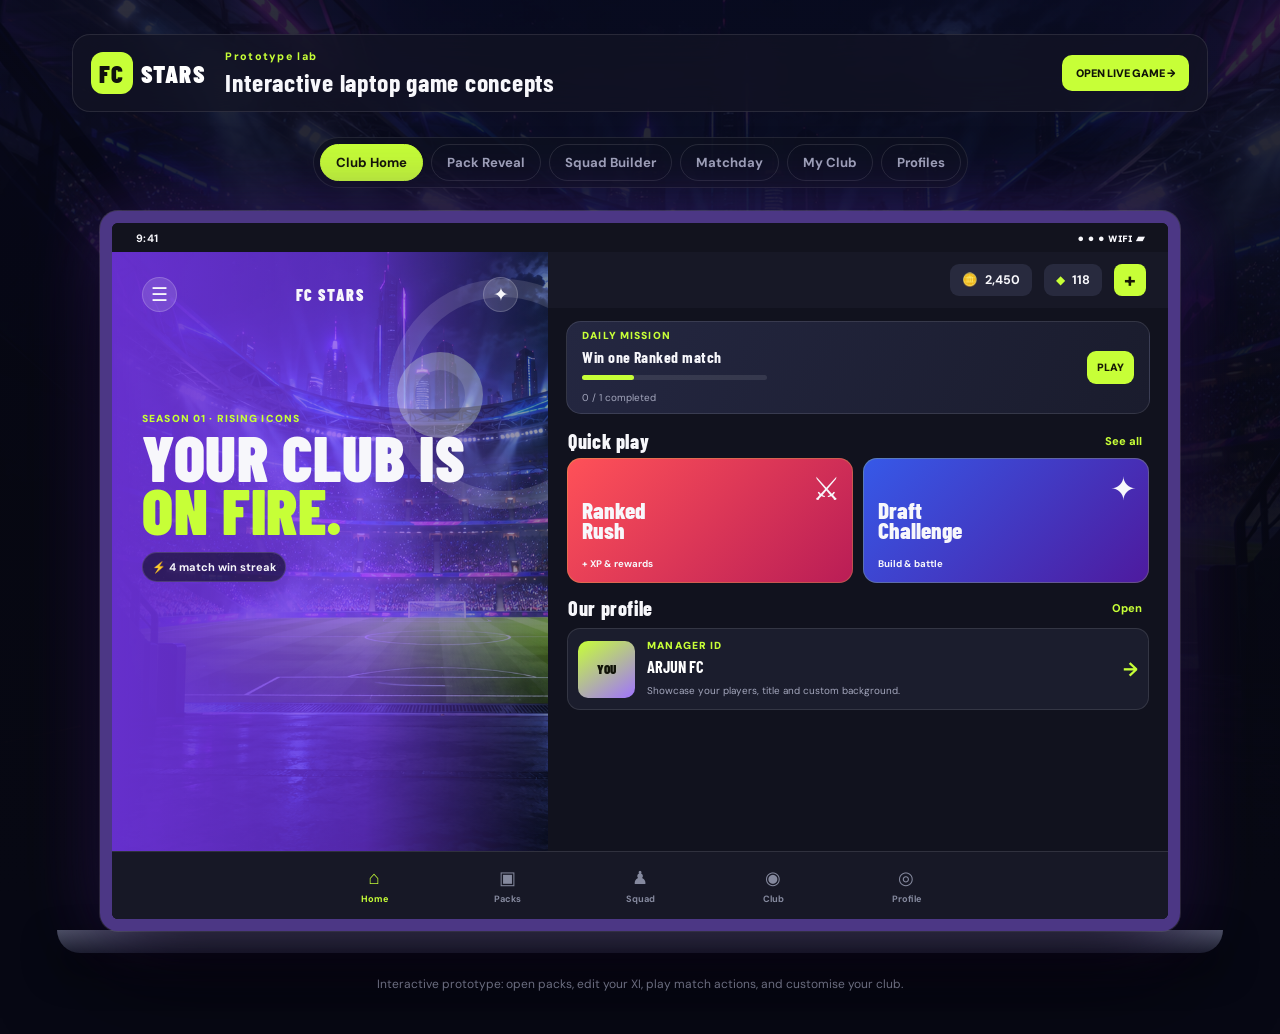
==== prototypes.html @ 21cd821a "Generate real AI profile backgrounds" ====
<!doctype html>
<html lang="en">
  <head>
    <meta charset="UTF-8" />
    <meta name="viewport" content="width=device-width, initial-scale=1.0" />
    <title>FC Stars — Prototype Lab</title>
    <link rel="icon" type="image/svg+xml" href="assets/fc-stars-square-icon.svg" />
    <link rel="stylesheet" href="prototype.css?v=20260926-profile11" />
  </head>
  <body class="prototype-lab">
    <main class="prototype-shell">
      <header class="lab-header">
        <a class="lab-brand" href="index.html"><span>FC</span> STARS</a>
        <div class="lab-title">
          <p>Prototype lab</p>
          <h1>Interactive laptop game concepts</h1>
        </div>
        <a class="lab-live-link" href="index.html">OPEN LIVE GAME →</a>
      </header>

      <nav class="prototype-tabs" aria-label="Prototype screens">
        <button class="tab is-active" data-screen="home">Club Home</button>
        <button class="tab" data-screen="packs">Pack Reveal</button>
        <button class="tab" data-screen="squad">Squad Builder</button>
        <button class="tab" data-screen="match">Matchday</button>
        <button class="tab" data-screen="club">My Club</button>
        <button class="tab" data-screen="profile">Profiles</button>
      </nav>

      <section class="phone" aria-label="FC Stars responsive laptop prototype">
        <div class="phone-status"><span>9:41</span><span>● ● ● ᴡɪꜰɪ ▰</span></div>

        <section class="screen is-active" data-screen-panel="home">
          <div class="screen-scroll">
            <div class="home-hero">
              <div class="hero-nav"><button id="labMenuButton" class="round-btn" aria-label="Open menu">☰</button><strong>FC STARS</strong><button id="labThemeButton" class="round-btn" aria-label="Change club glow">✦</button></div>
              <div class="hero-copy"><p>SEASON 01 · RISING ICONS</p><h2>Your club is<br><em>on fire.</em></h2><span class="streak">⚡ 4 match win streak</span></div>
              <div class="hero-orb orb-one"></div><div class="hero-orb orb-two"></div>
            </div>
            <div id="labMenu" class="lab-menu" hidden><button data-go="packs">Open a pack</button><button data-go="squad">Manage XI</button><button data-go="club">Club identity</button><button data-go="profile">Manager profiles</button></div>
            <div class="balance-row"><div><span>🪙</span><strong id="labCoins">2,450</strong></div><div><span>◆</span><strong id="labGems">118</strong></div><button id="labAddBalance">+</button></div>
            <section class="mission-card"><div><p>DAILY MISSION</p><h3>Win one Ranked match</h3><div class="progress"><i id="labMissionProgress"></i></div><small id="labMissionLabel">0 / 1 completed</small></div><button class="claim-btn" data-go="match">PLAY</button></section>
            <div class="section-heading"><h3>Quick play</h3><button data-go="match">See all</button></div>
            <div class="mode-grid">
              <button class="mode-card ranked" data-go="match" data-mode="Ranked Rush"><span>⚔</span><strong>Ranked<br>Rush</strong><small>+ XP & rewards</small></button>
              <button class="mode-card draft" data-go="match" data-mode="Draft Challenge"><span>✦</span><strong>Draft<br>Challenge</strong><small>Build & battle</small></button>
            </div>
            <div class="section-heading"><h3>Our profile</h3><button data-go="profile">Open</button></div>
            <button class="news-card profile-home-card" data-go="profile"><div class="news-art profile-home-avatar">YOU</div><div><p>MANAGER ID</p><h3>ARJUN FC</h3><small>Showcase your players, title and custom background.</small></div><b>→</b></button>
          </div>
          <nav class="bottom-nav"><button data-go="home" class="selected">⌂<span>Home</span></button><button data-go="packs">▣<span>Packs</span></button><button data-go="squad">♟<span>Squad</span></button><button data-go="club">◉<span>Club</span></button><button data-go="profile">◎<span>Profile</span></button></nav>
        </section>

        <section class="screen" data-screen-panel="packs">
          <div class="screen-scroll pack-screen">
            <div class="top-line"><button class="round-btn" data-go="home">‹</button><div><p>AVAILABLE NOW</p><h2>Rising Icons</h2></div><button class="round-btn" data-lab-toast="One guaranteed 82+ player. 5% Icon chance.">ⓘ</button></div>
            <div class="pack-stage"><div class="pack-glow"></div><div id="pack" class="pack"><img src="assets/generated/fc-stars-rising-icons-pack.png" alt="Rising Icons card pack"></div></div>
            <div id="revealCard" class="reveal-card" hidden><p>YOU PACKED</p><div id="labRevealRating" class="reveal-rating">91</div><h2 id="labRevealName">NEYMAR JR</h2><span id="labRevealMeta">LW · BRAZIL</span></div>
            <button id="openPack" class="open-pack">OPEN PACK <span>◆ 75</span></button>
            <p id="packHint" class="pack-hint">Guaranteed: 1 player rated 82+</p>
            <div class="odds"><div><span>82–87</span><b>72%</b></div><div><span>88–90</span><b>23%</b></div><div><span>91+</span><b>5%</b></div></div>
          </div>
          <nav class="bottom-nav"><button data-go="home">⌂<span>Home</span></button><button data-go="packs" class="selected">▣<span>Packs</span></button><button data-go="squad">♟<span>Squad</span></button><button data-go="club">◉<span>Club</span></button><button data-go="profile">◎<span>Profile</span></button></nav>
        </section>

        <section class="screen" data-screen-panel="squad">
          <div class="screen-scroll squad-screen"><div class="top-line"><button class="round-btn" data-go="home">‹</button><div><p>MY CLUB</p><h2>Starting XI</h2></div><button class="round-btn" data-lab-toast="Auto-pick selected your strongest XI.">•••</button></div>
            <div class="chemistry"><div><span>TEAM RATING</span><strong id="labTeamRating">88</strong></div><div><span>CHEMISTRY</span><strong>31 <i>/ 33</i></strong></div><button id="labEditSquad">EDIT</button></div>
            <div class="pitch-prototype">
              <div class="pitch-lines"></div>
              <button class="player-card card-gk" data-player="Alisson"><b>89</b><span>GK</span><small>ALISSON</small></button>
              <button class="player-card card-cb left" data-player="Saliba"><b>87</b><span>CB</span><small>SALIBA</small></button><button class="player-card card-cb right" data-player="Van Dijk"><b>89</b><span>CB</span><small>VAN DIJK</small></button>
              <button class="player-card card-gold wide-left" data-player="Vinícius Jr"><b>90</b><span>LW</span><small>VINI JR</small></button><button class="player-card card-goat central" data-player="Neymar Jr"><b>91</b><span>CAM</span><small>NEYMAR</small></button><button class="player-card card-gold wide-right" data-player="Yamal"><b>88</b><span>RW</span><small>YAMAL</small></button>
              <button class="player-card card-icon striker" data-player="Ronaldo"><b>95</b><span>ST</span><small>RONALDO</small></button>
            </div>
            <div id="playerInspector" class="player-inspector"><span>Tap a player card to inspect</span><button id="labSwapPlayer">Swap player</button></div>
          </div>
          <nav class="bottom-nav"><button data-go="home">⌂<span>Home</span></button><button data-go="packs">▣<span>Packs</span></button><button data-go="squad" class="selected">♟<span>Squad</span></button><button data-go="club">◉<span>Club</span></button><button data-go="profile">◎<span>Profile</span></button></nav>
        </section>

        <section class="screen" data-screen-panel="match">
          <div class="match-header"><button class="round-btn" data-go="home">‹</button><div><small id="labMatchMode">DIVISION 4 · RANKED RUSH</small><h2><i>FC</i> FC Stars <span>vs</span> Rivals FC <i>RX</i></h2></div><b id="labMatchClock">00:00</b></div>
          <div class="match-pitch"><div class="match-crowd"><span></span><span></span><span></span></div><div class="stadium-lights"></div><div class="score-pill"><small>FC STARS</small><strong id="labHomeScore">0</strong><span>–</span><strong id="labAwayScore">0</strong><small>RIVALS</small></div><div class="match-status"><span>LIVE</span><b>54% POSSESSION</b></div><div class="pitch-lines-full"></div><div class="match-circle"></div><div class="goal-box top"><i></i></div><div class="goal-box bottom"><i></i></div><div class="field-player you">10<small>NEYMAR</small></div><div class="field-player mate">7<small>RONALDO</small></div><div class="field-player rival">9<small>RIVAL 9</small></div><div class="field-player rival rival-two">4<small>RIVAL 4</small></div><div class="ball"></div><div id="labMoment" class="moment"><i></i> DRAG THE STICK · PASS · SHOOT</div></div>
          <div class="match-bottom"><div class="match-control-copy"><span>YOU CONTROL</span><b>NEYMAR JR · 10</b><small>Use the stick to move into space</small></div><div id="labJoystick" class="joystick"><i></i><span></span></div><div class="match-actions"><button class="pass" data-match-action="pass"><i>↗</i>PASS</button><button class="sprint" data-match-action="sprint"><i>⚡</i>SPRINT</button><button class="shoot" data-match-action="shoot"><i>◎</i>SHOOT</button></div></div>
        </section>

        <section class="screen" data-screen-panel="club">
          <div class="screen-scroll club-mobile-screen">
            <div class="top-line"><button class="round-btn" data-go="home">‹</button><div><p>CLUB HQ</p><h2>Your identity</h2></div><button class="round-btn" data-lab-toast="Club details are stored in this prototype.">ⓘ</button></div>
            <section class="club-hero-mobile"><span>EST. 2026</span><b id="labClubHeroName">ARJUN FC</b><small>Build. Play. Become.</small></section>
            <label class="club-name-editor"><span>CLUB NAME</span><input id="labClubName" maxlength="18" value="ARJUN FC"><button id="labSaveClub">SAVE</button></label>
            <div class="club-colour-heading"><p class="club-label">CLUB COLOURS</p><button id="labSeeAllColours">SEE ALL +</button></div>
            <div class="club-colours"><button data-club-colour="violet" data-primary="#7838ef" data-accent="#c7ff37" class="selected" aria-label="Violet and lime"></button><button data-club-colour="cyan" data-primary="#087f9a" data-accent="#35f5ff" aria-label="Cyan and blue"></button><button data-club-colour="coral" data-primary="#d72f59" data-accent="#ffb23f" aria-label="Coral and orange"></button><button data-club-colour="gold" data-primary="#a96b0b" data-accent="#ffe066" aria-label="Gold and yellow"></button><button id="labCustomSwatch" data-club-colour="custom" data-primary="#7c3cff" data-accent="#ffffff" aria-label="Custom colour" hidden></button></div>
            <div id="labCustomColourPanel" class="custom-colour-panel" hidden><label for="labCustomColour">Choose any colour</label><input id="labCustomColour" type="color" value="#7c3cff"><output id="labCustomColourValue">#7C3CFF</output><button id="labApplyCustomColour">ADD COLOUR</button></div>
            <div class="club-stats"><span><b>88</b><small>XI RATING</small></span><span><b>31</b><small>CHEMISTRY</small></span><span><b>4</b><small>WIN STREAK</small></span></div>
            <article class="achievement-card"><i>🏆</i><div><p>NEW MILESTONE</p><h3>Four in a row</h3><small>Win one more match to unlock a neon badge.</small></div></article>
          </div>
          <nav class="bottom-nav"><button data-go="home">⌂<span>Home</span></button><button data-go="packs">▣<span>Packs</span></button><button data-go="squad">♟<span>Squad</span></button><button data-go="club" class="selected">◉<span>Club</span></button><button data-go="profile">◎<span>Profile</span></button></nav>
        </section>

        <section class="screen" data-screen-panel="profile">
          <div class="screen-scroll lab-profile-screen"><div class="top-line"><button class="round-btn" data-go="home">‹</button><div><p>MANAGER PROFILE</p><h2>Show your story</h2></div><span class="profile-level-chip">LEVEL 50</span></div><label class="lab-profile-search"><span>⌕</span><input id="labProfileSearch" type="search" placeholder="Search a username…"></label><section id="labProfileHero" class="lab-profile-hero background-stadium"><span class="profile-big-avatar">YOU</span><div><small>DIVISION 4 · 1,240 RP</small><h2 id="labProfileName">ARJUN FC</h2><p>Build. Play. Become.</p><b id="labProfileTitle">CLUB FOUNDER</b></div><div class="lab-showcase"><article><img src="assets/players/cristiano-ronaldo-v2.jpg" alt="Cristiano Ronaldo"><b>∞</b><span>RONALDO</span></article><article><img src="assets/players/lionel-messi-v2.jpg" alt="Lionel Messi"><b>∞</b><span>MESSI</span></article><article><img src="assets/neymar-jr.png" alt="Neymar"><b>∞</b><span>NEYMAR</span></article></div></section><div class="profile-section-heading"><div><p>BACKGROUNDS</p><h3>Choose your scene</h3></div><button id="labSeeAllBackgrounds" class="profile-see-all">SEE ALL +</button></div><div class="lab-profile-backgrounds"><button class="background-stadium selected" data-lab-profile-bg="stadium">STADIUM</button><button class="background-royal" data-lab-profile-bg="royal">ROYAL</button><button class="background-midnight" data-lab-profile-bg="midnight">MIDNIGHT</button><button class="background-crimson" data-lab-profile-bg="crimson">CRIMSON</button></div><section id="labBackgroundStudio" class="background-studio" hidden><div class="background-studio-options"><button class="selected" data-lab-bg-mode="library"><b>10</b><span>Choose backgrounds</span><small>Pick a ready-made scene</small></button><button data-lab-bg-mode="ai"><b>✦</b><span>Make with AI</span><small>Describe your dream scene</small></button><button data-lab-bg-mode="upload"><b>↑</b><span>Finder or Photos</span><small>Upload on laptop or phone</small></button></div><div class="background-studio-pane" data-lab-bg-pane="library"><div class="background-library">STADIUM ROYAL MIDNIGHT CRIMSON AURORA OCEAN SUNSET GALAXY TROPHY ELECTRIC</div></div><div class="background-studio-pane" data-lab-bg-pane="ai" hidden><label class="ai-background-maker"><span>Describe the vibe</span><input id="labAiBackgroundPrompt" maxlength="80" placeholder="e.g. neon Champions League night"><button id="labGenerateBackground">✦ GENERATE</button></label></div><div class="background-studio-pane" data-lab-bg-pane="upload" hidden><button id="labUploadBackgroundButton" class="upload-background-button"><b>↑</b><span>CHOOSE FROM FINDER OR PHOTOS</span><small>JPG, PNG or WebP · automatically fitted</small></button><input id="labUploadBackgroundInput" type="file" accept="image/png,image/jpeg,image/webp" hidden></div></section><div class="profile-section-heading"><div><p>TITLES</p><h3>Earned through tasks</h3></div></div><button class="lab-title-task" data-lab-title="Siuuu Streak"><span>◆</span><div><b>SIUUU STREAK</b><small>Win 10 matches in a row controlling Ronaldo</small><i><em style="width:70%"></em></i></div><u>7 / 10</u></button></div>
          <nav class="bottom-nav"><button data-go="home">⌂<span>Home</span></button><button data-go="packs">▣<span>Packs</span></button><button data-go="squad">♟<span>Squad</span></button><button data-go="club">◉<span>Club</span></button><button data-go="profile" class="selected">◎<span>Profile</span></button></nav>
        </section>
      </section>
      <section class="desktop-prototype" aria-label="FC Stars laptop prototype">
        <aside class="desktop-rail"><a class="desktop-logo" href="index.html"><span>FC</span>STARS</a><p>SEASON 01</p><button class="rail-active">⌂ <span>Home</span></button><button>▣ <span>Packs</span></button><button>♟ <span>Squad</span></button><button>⚔ <span>Play</span></button><button>◉ <span>Club</span></button><div class="rail-profile"><i>AR</i><span><b>ARJUN FC</b><small>Division 4</small></span><em>⌄</em></div></aside>
        <main class="desktop-main"><div class="desktop-top"><div><p>GOOD EVENING, ARJUN</p><h2>Ready to build<br>your <em>legacy?</em></h2></div><div class="desktop-balance"><span>🪙 <b>2,450</b></span><span>◆ <b>118</b></span><button>+</button></div></div><section class="desktop-hero"><div><p>RISING ICONS · 4 DAYS LEFT</p><h3>Legends are<br>walking out.</h3><button>OPEN PACK <span>◆ 75</span></button></div><strong>91<small>NEYMAR JR</small></strong></section><div class="desktop-section-title"><h3>Play now</h3><button>View all modes →</button></div><div class="desktop-modes"><button class="desktop-mode ranked"><span>RANKED RUSH</span><b>Fight for<br>your division</b><small>WIN +28 XP</small></button><button class="desktop-mode draft"><span>DRAFT CHALLENGE</span><b>Pick 5.<br>Play 3.</b><small>ENDS IN 05:12:40</small></button><button class="desktop-mode friendly"><span>FRIENDLY</span><b>Play your<br>friends</b><small>NO ENTRY COST</small></button></div></main>
        <aside class="desktop-side"><div class="side-heading"><h3>Club status</h3><button>•••</button></div><section class="desktop-rank"><p>DIVISION 4</p><div><b>1,240</b><span>RANK POINTS</span></div><i>↑ 3 wins this week</i></section><section class="desktop-mission"><p>DAILY MISSION</p><h3>Win one Ranked match</h3><div><i></i></div><small>0 / 1 completed</small><button>PLAY NOW</button></section><div class="side-heading"><h3>Starting XI</h3><button>Manage →</button></div><section class="desktop-xi"><div><b>95</b><span>RONALDO</span></div><div><b>91</b><span>NEYMAR</span></div><div><b>90</b><span>VINI JR</span></div><div><b>88</b><span>YAMAL</span></div><strong>88<small>TEAM RATING</small></strong></section></aside>
      </section>
      <p class="lab-note">Interactive prototype: open packs, edit your XI, play match actions, and customise your club.</p>
      <div id="labToast" class="prototype-toast" role="status" aria-live="polite"></div>
    </main>
    <script src="prototype.js?v=20260926-profile11"></script>
  </body>
</html>
---- prototype.css ----
@import url('https://fonts.googleapis.com/css2?family=Barlow+Condensed:wght@500;600;700;800;900&family=DM+Sans:wght@400;500;600;700&display=swap');

:root { --ink:#f7f7fb; --muted:#a3a6bc; --paper:#11121e; --card:#1b1d2e; --lime:#c7ff37; --purple:#7059ff; --pink:#ff4a92; --line:rgba(255,255,255,.11); }
* { box-sizing:border-box; }
body { min-height:100vh; margin:0; color:var(--ink); background:#0a0b13 radial-gradient(circle at 14% 5%,#36206d 0,transparent 24%),radial-gradient(circle at 93% 75%,#143c46 0,transparent 25%); font-family:"DM Sans",sans-serif; }
button { border:0; color:inherit; font:inherit; cursor:pointer; } .prototype-shell { width:min(1100px,100%); margin:auto; padding:34px 22px 42px; }
.lab-header { display:flex; align-items:center; gap:20px; margin-bottom:25px; }.lab-brand { align-items:center; color:#fff; display:flex; font-family:"Barlow Condensed"; font-size:1.55rem; font-weight:900; letter-spacing:.06em; text-decoration:none; }.lab-brand span { display:grid; place-items:center; width:42px; height:42px; margin-right:8px; border-radius:12px; color:#10120d; background:var(--lime); }.lab-header p { color:var(--lime); font-size:.67rem; font-weight:800; letter-spacing:.12em; margin:0 0 3px; }.lab-header h1 { font:700 clamp(1.25rem,2vw,1.7rem) "Barlow Condensed"; letter-spacing:.03em; margin:0; }
.prototype-tabs { display:flex; flex-wrap:wrap; gap:8px; justify-content:center; margin-bottom:23px; }.tab { background:transparent; border:1px solid var(--line); border-radius:999px; color:var(--muted); font-size:.82rem; font-weight:700; padding:9px 15px; }.tab.is-active { background:var(--lime); border-color:var(--lime); color:#151707; }
.phone { background:#11121d; border:9px solid #2c2e40; border-radius:38px; box-shadow:0 30px 80px #0008,0 0 0 1px #ffffff18; height:760px; margin:auto; overflow:hidden; position:relative; width:min(100%,390px); }.phone-status { align-items:center; background:#12131e; display:flex; font-size:.67rem; font-weight:700; height:29px; justify-content:space-between; letter-spacing:.04em; padding:0 20px; position:relative; z-index:5; }.screen { display:none; height:calc(100% - 29px); position:relative; }.screen.is-active { display:block; }.screen-scroll { height:100%; overflow-y:auto; padding-bottom:78px; scrollbar-width:none; }.screen-scroll::-webkit-scrollbar { display:none; }
.home-hero { background:linear-gradient(135deg,#4130cb,#8427c6 60%,#e23c80); height:235px; overflow:hidden; padding:12px 17px; position:relative; }.hero-nav,.top-line { align-items:center; display:flex; justify-content:space-between; position:relative; z-index:2; }.hero-nav strong { font:900 1rem "Barlow Condensed"; letter-spacing:.1em; }.round-btn { align-items:center; background:#ffffff22; border:1px solid #ffffff2e; border-radius:50%; display:inline-flex; font-size:1.18rem; height:35px; justify-content:center; padding:0; width:35px; }.hero-copy { position:relative; z-index:2; margin-top:34px; }.hero-copy p,.top-line p,.mission-card p,.news-card p,.reveal-card p { color:var(--lime); font-size:.64rem; font-weight:900; letter-spacing:.11em; margin:0 0 5px; }.hero-copy h2 { font:900 2.55rem/.83 "Barlow Condensed"; letter-spacing:.01em; margin:0; text-transform:uppercase; }.hero-copy em { color:var(--lime); font-style:normal; }.streak { background:#0d0e1c99; border:1px solid #ffffff25; border-radius:20px; display:inline-block; font-size:.69rem; font-weight:700; margin-top:16px; padding:7px 9px; }.hero-orb { border:18px solid #ffffff20; border-radius:50%; position:absolute; }.orb-one { height:230px; right:-70px; top:27px; width:230px; }.orb-two { background:#c7ff3733; height:86px; right:65px; top:100px; width:86px; }
.balance-row { align-items:center; background:#171826; display:flex; gap:12px; justify-content:center; padding:12px; }.balance-row div { background:#282a3e; border-radius:9px; display:flex; font-size:.78rem; gap:7px; padding:8px 12px; }.balance-row div span { color:var(--lime); }.balance-row button { background:var(--lime); border-radius:8px; color:#171806; font-size:1.25rem; font-weight:900; height:32px; padding:0; width:32px; }
.mission-card { align-items:center; background:linear-gradient(115deg,#242741,#1a1c2d); border:1px solid var(--line); border-radius:15px; display:flex; gap:14px; justify-content:space-between; margin:18px 16px; padding:15px; }.mission-card h3 { font:700 .98rem "Barlow Condensed"; letter-spacing:.03em; margin:0 0 9px; }.mission-card small { color:var(--muted); font-size:.62rem; }.progress { background:#ffffff18; border-radius:10px; height:5px; margin-bottom:5px; width:185px; }.progress i { background:var(--lime); border-radius:inherit; display:block; height:100%; width:28%; }.claim-btn { background:var(--lime); border-radius:9px; color:#171806; font-size:.66rem; font-weight:900; padding:10px; }.section-heading { align-items:center; display:flex; justify-content:space-between; margin:20px 17px 11px; }.section-heading h3 { font:800 1.25rem "Barlow Condensed"; letter-spacing:.03em; margin:0; }.section-heading button { background:transparent; color:var(--lime); font-size:.7rem; font-weight:800; }.mode-grid { display:grid; gap:10px; grid-template-columns:1fr 1fr; padding:0 16px; }.mode-card { border-radius:14px; min-height:125px; overflow:hidden; padding:15px; position:relative; text-align:left; }.mode-card span { font-size:2rem; position:absolute; right:12px; top:10px; }.mode-card strong { display:block; font:800 1.45rem/.86 "Barlow Condensed"; position:relative; }.mode-card small { bottom:13px; font-size:.6rem; font-weight:700; left:15px; position:absolute; }.ranked { background:linear-gradient(135deg,#ff5158,#b91d56); }.draft { background:linear-gradient(135deg,#3659e8,#4e1a9e); }.news-card { align-items:center; background:#1b1d2d; border:1px solid var(--line); border-radius:13px; display:flex; gap:12px; margin:0 16px; padding:10px; }.news-art { align-items:center; background:linear-gradient(145deg,#dec53c,#8d421e); border-radius:10px; display:flex; font:900 2rem "Barlow Condensed"; height:57px; justify-content:center; width:57px; }.news-card h3 { font:700 1.02rem "Barlow Condensed"; margin:0 0 2px; }.news-card small { color:var(--muted); font-size:.62rem; }.news-card>b { color:var(--lime); font-size:1.2rem; margin-left:auto; }
.bottom-nav { align-items:center; background:#171826; border-top:1px solid var(--line); bottom:0; display:flex; height:68px; justify-content:space-around; left:0; position:absolute; right:0; z-index:5; }.bottom-nav button { background:transparent; color:#85899e; display:grid; font-size:1.15rem; gap:3px; place-items:center; }.bottom-nav span { font-size:.57rem; font-weight:700; }.bottom-nav button.selected { color:var(--lime); }
.pack-screen { background:radial-gradient(circle at 50% 32%,#5546be55,transparent 30%),#11121e; padding:14px 17px; text-align:center; }.top-line { text-align:left; }.top-line h2 { font:800 1.55rem/.9 "Barlow Condensed"; margin:0; }.pack-stage { align-items:center; display:flex; height:335px; justify-content:center; position:relative; }.pack-glow { background:#c7ff37; border-radius:50%; filter:blur(45px); height:150px; opacity:.25; position:absolute; width:150px; }.pack { align-items:center; background:linear-gradient(135deg,#eceaab,#ad8526 47%,#54320d); box-shadow:0 24px 28px #0008, inset 0 0 0 4px #fff8; display:flex; flex-direction:column; height:245px; justify-content:center; position:relative; transform:rotate(-6deg); transition:.6s cubic-bezier(.2,.8,.2,1); width:166px; z-index:1; }.pack:before,.pack:after { border:1px solid #ffffff99; content:""; inset:13px; position:absolute; }.pack:after { inset:23px; }.pack span { background:#15150d; color:var(--lime); font:900 1.4rem "Barlow Condensed"; padding:3px 8px; z-index:1; }.pack strong { color:#181508; font:900 1.75rem/.83 "Barlow Condensed"; margin-top:20px; z-index:1; }.pack i { bottom:23px; color:#fff6b3; font-size:2.1rem; font-style:normal; position:absolute; }.pack.is-opening { filter:brightness(1.7); transform:rotate(0) scale(1.1); }.open-pack { background:var(--lime); border-radius:11px; color:#141708; font-size:.78rem; font-weight:900; padding:15px; width:100%; }.open-pack span { background:#141708; border-radius:6px; color:#fff; margin-left:10px; padding:5px 7px; }.pack-hint { color:var(--muted); font-size:.67rem; }.odds { display:flex; gap:7px; justify-content:center; margin-top:23px; }.odds div { background:#ffffff0d; border-radius:9px; font-size:.61rem; padding:8px 12px; }.odds span { color:var(--muted); display:block; }.odds b { color:var(--lime); }.reveal-card { animation:cardDrop .45s ease-out; background:linear-gradient(145deg,#faf1b5,#cb9b36 55%,#744017); border-radius:14px; color:#1b1409; left:42px; padding:13px; position:absolute; right:42px; top:132px; z-index:3; }.reveal-card p { color:#5f3d09; }.reveal-rating { font:900 4rem/.85 "Barlow Condensed"; }.reveal-card h2 { font:900 1.75rem "Barlow Condensed"; margin:5px 0; }.reveal-card span { font-size:.7rem; font-weight:800; }.is-revealed { animation:cardDrop .45s ease-out; }@keyframes cardDrop { from { opacity:0; transform:translateY(-35px) scale(.7); } to { opacity:1; transform:none; } }
.squad-screen { padding:14px 17px; background:#11121d; }.chemistry { align-items:center; background:#202238; border:1px solid var(--line); border-radius:12px; display:flex; gap:18px; margin:16px 0; padding:12px; }.chemistry span { color:var(--muted); display:block; font-size:.55rem; font-weight:700; }.chemistry strong { font:800 1.28rem "Barlow Condensed"; }.chemistry i { color:var(--lime); font-style:normal; }.chemistry button { background:var(--lime); border-radius:7px; color:#151708; font-size:.64rem; font-weight:900; margin-left:auto; padding:8px; }.pitch-prototype { background:repeating-linear-gradient(90deg,#16754d,#16754d 35px,#106341 35px,#106341 70px); border:3px solid #ffffff34; border-radius:15px; height:490px; overflow:hidden; position:relative; }.pitch-lines { border:2px solid #fff8; border-radius:50%; height:92px; left:50%; position:absolute; top:50%; transform:translate(-50%,-50%); width:92px; }.pitch-lines:before { background:#fff8; content:""; height:2px; left:-120px; position:absolute; top:44px; width:330px; }.player-card { align-items:center; background:linear-gradient(145deg,#e6d45b,#956614); border:2px solid #fff9bb; box-shadow:0 7px 10px #0006; color:#1e1a08; display:flex; flex-direction:column; height:67px; justify-content:center; padding:0; position:absolute; transform:translateX(-50%); transition:.2s; width:49px; }.player-card b { font:900 1.28rem/.7 "Barlow Condensed"; }.player-card span { font-size:.5rem; font-weight:900; }.player-card small { font-size:.4rem; font-weight:900; max-width:46px; overflow:hidden; text-overflow:ellipsis; white-space:nowrap; }.card-gk { bottom:16px; left:50%; }.card-cb { bottom:112px; }.card-cb.left { left:28%; }.card-cb.right { left:72%; }.wide-left { left:17%; top:201px; }.central { left:50%; top:180px; }.wide-right { left:83%; top:201px; }.striker { left:50%; top:70px; }.card-goat { background:linear-gradient(145deg,#a7f1ff,#a24bff 55%,#1a1551); border-color:#ffd4ff; color:#fff; }.card-icon { background:linear-gradient(145deg,#fff5ae,#d59e37 55%,#7e4912); }.player-card.is-selected { outline:3px solid var(--lime); transform:translateX(-50%) scale(1.12); z-index:2; }.player-inspector { align-items:center; background:#24263a; border-radius:11px; display:flex; font-size:.68rem; gap:10px; justify-content:space-between; margin-top:13px; padding:11px; }.player-inspector span { color:var(--muted); }.player-inspector button { background:var(--lime); border-radius:7px; color:#161706; font-size:.62rem; font-weight:900; padding:8px; }
.match-header { align-items:center; background:#171829; display:flex; justify-content:space-between; padding:17px; }.match-header small { color:var(--lime); font-size:.58rem; font-weight:900; letter-spacing:.08em; }.match-header h2 { font:800 1.3rem "Barlow Condensed"; margin:4px 0 0; }.match-header h2 span { color:#85899c; font-size:.7em; }.match-header>b { background:#ffffff12; border-radius:7px; color:var(--lime); font:.9rem "Barlow Condensed"; padding:8px; }.match-pitch { background:repeating-linear-gradient(90deg,#168050,#168050 47px,#0e6b42 47px,#0e6b42 94px); height:440px; overflow:hidden; position:relative; }.match-circle { border:2px solid #fff8; border-radius:50%; height:105px; left:50%; position:absolute; top:50%; transform:translate(-50%,-50%); width:105px; }.match-circle:after { background:#fff; border-radius:50%; content:""; height:6px; left:48px; position:absolute; top:48px; width:6px; }.goal-box { border:2px solid #fff8; height:68px; left:50%; position:absolute; transform:translateX(-50%); width:145px; }.goal-box.top { border-top:0; top:0; }.goal-box.bottom { border-bottom:0; bottom:0; }.score-pill { background:#141522dd; border:1px solid #ffffff22; border-radius:999px; display:flex; font:900 1.35rem "Barlow Condensed"; gap:12px; left:50%; padding:7px 20px; position:absolute; top:15px; transform:translateX(-50%); z-index:2; }.score-pill strong:first-child { color:var(--lime); }.field-player { align-items:center; border:3px solid #fff; border-radius:50%; display:flex; font:800 1rem "Barlow Condensed"; height:39px; justify-content:center; position:absolute; width:39px; z-index:2; }.you { background:#5e47f2; bottom:110px; left:43%; }.mate { background:#7f7dff; left:68%; top:210px; }.rival { background:#ec4d65; right:18%; top:120px; }.ball { background:#fff; border:2px solid #20222f; border-radius:50%; bottom:151px; height:13px; left:52%; position:absolute; width:13px; }.moment { background:#11121fd9; bottom:15px; color:#fff; font:800 .76rem "Barlow Condensed"; left:50%; letter-spacing:.06em; padding:8px 14px; position:absolute; transform:translateX(-50%); white-space:nowrap; }.match-bottom { align-items:center; background:#171829; display:flex; height:260px; justify-content:space-between; padding:20px; }.joystick { border:4px solid #ffffff36; border-radius:50%; height:113px; position:relative; width:113px; }.joystick i { background:#ffffff79; border-radius:50%; height:47px; left:25px; position:absolute; top:16px; width:47px; }.match-actions { display:grid; gap:10px; grid-template-columns:1fr 1fr; width:175px; }.match-actions button { border:2px solid #fff6; border-radius:50%; font:800 .67rem "Barlow Condensed"; height:70px; }.pass { background:#4c90e8; }.sprint { background:#ff9e39; }.shoot { background:#e24b6d; grid-column:1/3; justify-self:center; width:70px; }.lab-note { color:#9094aa; font-size:.75rem; margin:19px auto 0; max-width:390px; text-align:center; }
.desktop-prototype { display:none; }
@media (min-width: 800px) { .phone { display:none; }.desktop-prototype { background:#151725; border:1px solid #ffffff12; border-radius:22px; box-shadow:0 34px 90px #0008; display:grid; grid-template-columns:180px minmax(470px,1fr) 260px; min-height:650px; overflow:hidden; }.desktop-rail { background:#12131e; border-right:1px solid #ffffff0d; display:flex; flex-direction:column; gap:7px; padding:25px 14px; }.desktop-logo { color:#fff; font:900 1.15rem "Barlow Condensed"; letter-spacing:.08em; margin:0 8px 35px; text-decoration:none; }.desktop-logo span { background:var(--lime); border-radius:7px; color:#171806; margin-right:4px; padding:4px; }.desktop-rail>p { color:#74778c; font-size:.6rem; font-weight:800; letter-spacing:.14em; margin:0 11px 5px; }.desktop-rail>button { align-items:center; background:transparent; border-radius:8px; color:#9296aa; display:flex; font-size:.8rem; gap:11px; padding:11px; text-align:left; }.desktop-rail>.rail-active { background:#c7ff3715; color:var(--lime); }.rail-profile { align-items:center; background:#ffffff0a; border:1px solid #ffffff12; border-radius:10px; display:flex; gap:8px; margin-top:auto; padding:9px; }.rail-profile i { align-items:center; background:linear-gradient(135deg,#876bff,#ee5a9d); border-radius:7px; display:flex; font-size:.67rem; font-style:normal; font-weight:900; height:29px; justify-content:center; width:29px; }.rail-profile span { display:grid; gap:2px; }.rail-profile b { font-size:.62rem; }.rail-profile small { color:#8e92a7; font-size:.55rem; }.rail-profile em { color:#8e92a7; font-style:normal; margin-left:auto; }.desktop-main { min-width:0; padding:27px; }.desktop-top { align-items:flex-start; display:flex; justify-content:space-between; }.desktop-top p { color:#a3a7bb; font-size:.62rem; font-weight:800; letter-spacing:.13em; margin:0 0 8px; }.desktop-top h2 { font:900 2.35rem/.85 "Barlow Condensed"; letter-spacing:.02em; margin:0; text-transform:uppercase; }.desktop-top em { color:var(--lime); font-style:normal; }.desktop-balance { align-items:center; background:#202238; border:1px solid #ffffff0e; border-radius:9px; display:flex; gap:10px; padding:7px; }.desktop-balance span { background:#2b2e47; border-radius:6px; font-size:.7rem; padding:7px 9px; }.desktop-balance span:first-child { color:#f0d447; }.desktop-balance span:nth-child(2) { color:#c7ff37; }.desktop-balance b { color:#fff; }.desktop-balance button { background:var(--lime); border-radius:6px; color:#101307; font-size:1rem; height:28px; width:28px; }.desktop-hero { background:radial-gradient(circle at 83% 35%,#c7ff3748,transparent 24%),linear-gradient(120deg,#4e35c9,#9134ba 57%,#dc397a); border-radius:16px; display:flex; height:220px; justify-content:space-between; margin-top:25px; overflow:hidden; padding:25px; position:relative; }.desktop-hero:after { border:27px solid #ffffff18; border-radius:50%; content:""; height:240px; position:absolute; right:-72px; top:-55px; width:240px; }.desktop-hero p { color:var(--lime); font-size:.61rem; font-weight:900; letter-spacing:.13em; margin:0 0 10px; }.desktop-hero h3 { font:900 2.25rem/.82 "Barlow Condensed"; margin:0 0 22px; text-transform:uppercase; }.desktop-hero button { background:var(--lime); border-radius:8px; color:#151706; font-size:.68rem; font-weight:900; padding:11px; }.desktop-hero button span { background:#141607; border-radius:4px; color:#fff; margin-left:6px; padding:4px; }.desktop-hero>strong { align-self:center; background:linear-gradient(145deg,#fff5ad,#b78424 58%,#6e3e0c); border:3px solid #fff7cf; box-shadow:0 15px 26px #0005; color:#1c1505; display:grid; font:900 5.2rem/.75 "Barlow Condensed"; height:175px; padding-top:30px; place-items:center; transform:rotate(8deg); width:120px; z-index:1; }.desktop-hero strong small { font:900 .6rem "DM Sans"; }.desktop-section-title,.side-heading { align-items:center; display:flex; justify-content:space-between; margin:24px 0 12px; }.desktop-section-title h3,.side-heading h3 { font:800 1.2rem "Barlow Condensed"; margin:0; }.desktop-section-title button,.side-heading button { background:transparent; color:var(--lime); font-size:.64rem; font-weight:800; }.desktop-modes { display:grid; gap:11px; grid-template-columns:repeat(3,1fr); }.desktop-mode { border-radius:12px; min-height:132px; padding:16px; text-align:left; }.desktop-mode span { display:block; font-size:.54rem; font-weight:900; letter-spacing:.09em; opacity:.77; }.desktop-mode b { display:block; font:800 1.35rem/.84 "Barlow Condensed"; margin-top:12px; }.desktop-mode small { display:block; font-size:.52rem; font-weight:800; margin-top:17px; }.desktop-mode.ranked { background:linear-gradient(135deg,#df4568,#97255b); }.desktop-mode.draft { background:linear-gradient(135deg,#5268e7,#5121a5); }.desktop-mode.friendly { background:linear-gradient(135deg,#168a70,#16554e); }.desktop-side { background:#191b2a; border-left:1px solid #ffffff0d; padding:23px 17px; }.desktop-side .side-heading { margin-top:0; }.desktop-rank { background:linear-gradient(145deg,#2d2a52,#222541); border:1px solid #8b7bff55; border-radius:13px; padding:15px; }.desktop-rank p,.desktop-mission p { color:#aaa8c3; font-size:.56rem; font-weight:900; letter-spacing:.1em; margin:0 0 9px; }.desktop-rank>div { align-items:baseline; display:flex; gap:7px; }.desktop-rank b { color:var(--lime); font:900 2rem "Barlow Condensed"; }.desktop-rank span { color:#fff; font-size:.52rem; font-weight:800; }.desktop-rank i { color:#a1ff91; display:block; font-size:.58rem; font-style:normal; margin-top:11px; }.desktop-mission { background:#23263a; border:1px solid #ffffff12; border-radius:12px; margin:13px 0 23px; padding:14px; }.desktop-mission h3 { font:700 .98rem "Barlow Condensed"; margin:0 0 10px; }.desktop-mission div { background:#ffffff12; border-radius:9px; height:5px; }.desktop-mission div i { background:var(--lime); border-radius:inherit; display:block; height:100%; width:20%; }.desktop-mission small { color:#8e92a8; font-size:.57rem; }.desktop-mission button { background:var(--lime); border-radius:7px; color:#151706; display:block; font-size:.58rem; font-weight:900; margin-top:12px; padding:9px; width:100%; }.desktop-xi { align-items:center; background:repeating-linear-gradient(90deg,#167b50,#167b50 25px,#106842 25px,#106842 50px); border:2px solid #ffffff2e; border-radius:12px; display:flex; height:130px; justify-content:center; padding:12px 8px; position:relative; }.desktop-xi>div { background:linear-gradient(145deg,#e9d966,#9f6d13); border:1px solid #ffface; box-shadow:0 3px 6px #0006; color:#1c1608; display:grid; height:47px; margin-left:-7px; place-items:center; width:33px; z-index:1; }.desktop-xi b { font:900 1rem/.7 "Barlow Condensed"; }.desktop-xi span { font-size:.35rem; font-weight:900; }.desktop-xi>strong { background:#191b2ddd; border:1px solid #ffffff29; border-radius:8px; display:grid; font:900 1.5rem/.75 "Barlow Condensed"; margin-left:12px; padding:9px; place-items:center; }.desktop-xi strong small { color:var(--lime); font:800 .43rem "DM Sans"; margin-top:4px; }.lab-note { max-width:850px; } }
@media (max-width:560px) { .prototype-shell { padding:22px 12px 28px; }.lab-header { gap:12px; }.lab-header h1 { font-size:1.25rem; }.phone { border-radius:29px; border-width:6px; height:730px; } }

/* The same desktop concept is also mounted directly on the real FC Stars URL. */
body.fc-stars-prototype-mode .desktop-prototype { display:grid; grid-template-columns:180px minmax(470px,1fr) 260px; max-width:1100px; margin:0 auto; }
@media (max-width:799px) {
  body.fc-stars-prototype-mode { padding-bottom:72px; }
  body.fc-stars-prototype-mode .desktop-prototype { background:#151725; border:1px solid #ffffff12; border-radius:16px; display:grid; grid-template-columns:1fr; margin:0 10px; min-height:calc(100dvh - 126px); overflow:hidden; }
  body.fc-stars-prototype-mode .desktop-rail { align-items:center; background:#11131ef2; border-top:1px solid #ffffff18; bottom:0; display:grid; grid-template-columns:repeat(5,1fr); height:68px; left:0; padding:7px 5px; position:fixed; right:0; z-index:60; }
  body.fc-stars-prototype-mode .desktop-logo,
  body.fc-stars-prototype-mode .desktop-rail>p,
  body.fc-stars-prototype-mode .rail-profile { display:none; }
  body.fc-stars-prototype-mode .desktop-rail>button { align-items:center; background:transparent; border-radius:8px; color:#8f94a8; display:grid; font-size:.92rem; gap:2px; justify-items:center; min-height:52px; padding:4px; }
  body.fc-stars-prototype-mode .desktop-rail>button span { font-size:.56rem; font-weight:700; }
  body.fc-stars-prototype-mode .desktop-rail>.rail-active { background:#c7ff3715; color:var(--lime); }
  body.fc-stars-prototype-mode .desktop-main { min-width:0; padding:18px; }
  body.fc-stars-prototype-mode .desktop-top { align-items:flex-start; display:flex; gap:14px; justify-content:space-between; }
  body.fc-stars-prototype-mode .desktop-top p { color:#a3a7bb; font-size:.55rem; font-weight:800; letter-spacing:.09em; margin:0 0 6px; }
  body.fc-stars-prototype-mode .desktop-top h2 { font:900 1.58rem/.9 "Barlow Condensed"; margin:0; text-transform:uppercase; }
  body.fc-stars-prototype-mode .desktop-top em { color:var(--lime); font-style:normal; }
  body.fc-stars-prototype-mode .desktop-top-controls { flex:0 0 auto; }
  body.fc-stars-prototype-mode .desktop-balance { background:#202238; border:1px solid #ffffff0e; border-radius:8px; display:flex; gap:5px; padding:5px; }
  body.fc-stars-prototype-mode .desktop-balance .balance-score { font-size:.62rem; padding:5px 6px; }
  body.fc-stars-prototype-mode .dashboard-actions button { padding:7px 8px; }
  body.fc-stars-prototype-mode .desktop-hero { background:radial-gradient(circle at 83% 35%,#c7ff3748,transparent 24%),linear-gradient(120deg,#4e35c9,#9134ba 57%,#dc397a); border-radius:14px; display:flex; height:190px; justify-content:space-between; margin-top:18px; overflow:hidden; padding:19px; position:relative; }
  body.fc-stars-prototype-mode .desktop-hero:after { border:21px solid #ffffff18; border-radius:50%; content:""; height:190px; position:absolute; right:-65px; top:-45px; width:190px; }
  body.fc-stars-prototype-mode .desktop-hero p { color:var(--lime); font-size:.53rem; font-weight:900; letter-spacing:.1em; margin:0 0 8px; }
  body.fc-stars-prototype-mode .desktop-hero h3 { font:900 1.75rem/.84 "Barlow Condensed"; margin:0 0 18px; text-transform:uppercase; }
  body.fc-stars-prototype-mode .desktop-hero button { background:var(--lime); border-radius:7px; color:#151706; font-size:.58rem; font-weight:900; padding:9px; }
  body.fc-stars-prototype-mode .desktop-hero button span { background:#141607; border-radius:4px; color:#fff; margin-left:4px; padding:3px; }
  body.fc-stars-prototype-mode .desktop-hero>strong { align-self:center; background:linear-gradient(145deg,#fff5ad,#b78424 58%,#6e3e0c); border:2px solid #fff7cf; color:#1c1505; display:grid; font:900 3.9rem/.75 "Barlow Condensed"; height:140px; padding-top:24px; place-items:center; transform:rotate(7deg); width:96px; z-index:1; }
  body.fc-stars-prototype-mode .desktop-hero strong small { font:900 .5rem "DM Sans"; }
  body.fc-stars-prototype-mode .desktop-side { background:#191b2a; border-top:1px solid #ffffff0d; display:grid; gap:10px; grid-template-columns:1fr 1fr; padding:16px; }
  body.fc-stars-prototype-mode .desktop-profile-card { grid-column:1 / -1; margin:0; }
  body.fc-stars-prototype-mode .desktop-rank,
  body.fc-stars-prototype-mode .desktop-mission { margin:0; }
  body.fc-stars-prototype-mode .desktop-rank { background:#272946; border:1px solid #8b7bff55; border-radius:11px; padding:13px; }
  body.fc-stars-prototype-mode .desktop-rank p,
  body.fc-stars-prototype-mode .desktop-mission p { color:#aaa8c3; font-size:.52rem; font-weight:900; letter-spacing:.09em; margin:0 0 8px; }
  body.fc-stars-prototype-mode .desktop-rank>div { align-items:baseline; display:flex; gap:6px; }
  body.fc-stars-prototype-mode .desktop-rank b { color:var(--lime); font:900 1.8rem "Barlow Condensed"; }
  body.fc-stars-prototype-mode .desktop-rank span { font-size:.48rem; font-weight:800; }
  body.fc-stars-prototype-mode .desktop-rank i { color:#a1ff91; display:block; font-size:.55rem; font-style:normal; margin-top:8px; }
  body.fc-stars-prototype-mode .desktop-mission { background:#23263a; border:1px solid #ffffff12; border-radius:11px; padding:13px; }
  body.fc-stars-prototype-mode .desktop-mission h3 { font:700 .92rem "Barlow Condensed"; margin:0 0 9px; }
  body.fc-stars-prototype-mode .desktop-mission>div { background:#ffffff12; border-radius:9px; height:5px; }
  body.fc-stars-prototype-mode .desktop-mission>div i { background:var(--lime); border-radius:inherit; display:block; height:100%; width:0; }
  body.fc-stars-prototype-mode .desktop-mission small { color:#a4a8ba; font-size:.54rem; }
  body.fc-stars-prototype-mode .desktop-mission button { background:var(--lime); border-radius:7px; color:#151706; display:block; font-size:.55rem; font-weight:900; margin-top:10px; padding:8px; width:100%; }
  body.fc-stars-prototype-mode .desktop-modes { display:grid; gap:9px; grid-template-columns:1fr; margin-top:18px; }
  body.fc-stars-prototype-mode .desktop-mode { border-radius:10px; min-height:104px; padding:14px; }
  body.fc-stars-prototype-mode .desktop-mode span { display:block; font-size:.52rem; font-weight:900; }
  body.fc-stars-prototype-mode .desktop-mode b { display:block; font:800 1.25rem/.86 "Barlow Condensed"; margin-top:9px; }
  body.fc-stars-prototype-mode .desktop-mode small { display:block; font-size:.5rem; font-weight:800; margin-top:12px; }
  body.fc-stars-prototype-mode .desktop-xi { align-items:center; background:repeating-linear-gradient(90deg,#167b50,#167b50 25px,#106842 25px,#106842 50px); border:2px solid #ffffff2e; border-radius:12px; display:flex; height:130px; justify-content:center; margin-top:20px; padding:12px 8px; }
  body.fc-stars-prototype-mode .desktop-xi>div { background:linear-gradient(145deg,#e9d966,#9f6d13); border:1px solid #ffface; color:#1c1608; display:grid; height:48px; margin-left:-5px; place-items:center; width:35px; }
  body.fc-stars-prototype-mode .desktop-xi>div b { font:900 1rem/.7 "Barlow Condensed"; }
  body.fc-stars-prototype-mode .desktop-xi>div span { font-size:.34rem; font-weight:900; }
  body.fc-stars-prototype-mode .desktop-xi>strong { background:#191b2ddd; border-radius:8px; display:grid; margin-left:10px; padding:8px; place-items:center; }
  body.fc-stars-prototype-mode .desktop-xi>strong small { color:var(--lime); display:block; font-size:.4rem; }
  body.fc-stars-prototype-mode .workspace-card { margin-top:18px; min-height:260px; padding:20px; }
}

/* Manager profiles */
.profile-workspace { background:#171928; display:grid; gap:16px; grid-template-columns:230px 1fr; min-height:520px; padding:18px; }
.profile-search-panel { background:#10121e; border:1px solid #ffffff14; border-radius:13px; padding:15px; }
.profile-search-panel p,.profile-section-heading p { color:var(--lime); font-size:.48rem; font-weight:900; letter-spacing:.12em; margin:0 0 4px; }.profile-search-panel h3,.profile-section-heading h3 { font:800 1.25rem "Barlow Condensed"; margin:0; }.profile-search-panel label,.lab-profile-search { align-items:center; background:#090b14; border:1px solid #ffffff1c; border-radius:8px; display:flex; gap:7px; margin-top:13px; padding:9px; }.profile-search-panel input,.lab-profile-search input { background:transparent; border:0; color:#fff; min-width:0; outline:0; width:100%; }.profile-search-results { display:grid; gap:6px; margin-top:10px; }.profile-search-results>p { color:#777d91; font-size:.55rem; letter-spacing:0; line-height:1.4; }.profile-search-results button { align-items:center; background:#ffffff08; border-radius:8px; display:flex; gap:7px; padding:8px; text-align:left; }.profile-search-results i { background:var(--lime); border-radius:6px; color:#101307; display:grid; font-size:.52rem; font-style:normal; font-weight:900; height:28px; place-items:center; width:28px; }.profile-search-results span { display:grid; min-width:0; }.profile-search-results b { font-size:.6rem; }.profile-search-results small { color:#858a9d; font-size:.42rem; }.profile-search-results em { color:var(--lime); font-size:.42rem; font-style:normal; margin-left:auto; }
.profile-showcase-card,.lab-profile-hero { border:1px solid #ffffff28; border-radius:16px; min-height:260px; overflow:hidden; padding:20px; position:relative; }.background-stadium { background:linear-gradient(90deg,#25166ddc,#a3267f88),url("assets/generated/fc-stars-stadium-v2.png") center/cover; }.background-royal { background:radial-gradient(circle at 80% 25%,#ffc45b55,transparent 24%),linear-gradient(135deg,#331c78,#7d24c2); }.background-midnight { background:radial-gradient(circle at 70% 20%,#36dfff33,transparent 25%),linear-gradient(145deg,#071522,#12152f); }.background-crimson { background:radial-gradient(circle at 80% 20%,#ffbf5b45,transparent 25%),linear-gradient(145deg,#5a0c20,#d12d48); }.profile-showcase-shade { background:linear-gradient(90deg,#090a14c7,transparent); inset:0; position:absolute; }.profile-showcase-card header { align-items:center; display:flex; gap:12px; position:relative; z-index:1; }.profile-big-avatar { background:linear-gradient(145deg,var(--lime),#e0a22d); border:2px solid #fff8; border-radius:13px; color:#151607; display:grid; font:900 1.1rem "Barlow Condensed"; height:54px; place-items:center; width:54px; }.profile-showcase-card header>div { display:grid; }.profile-showcase-card header small { font-size:.44rem; font-weight:900; letter-spacing:.08em; opacity:.72; }.profile-showcase-card header h3 { font:900 1.7rem/.9 "Barlow Condensed"; margin:2px 0; text-transform:uppercase; }.profile-showcase-card header p { color:#d6d8e2; font-size:.54rem; margin:0; }.profile-showcase-card header>b { background:#0b0d16bb; border:1px solid #ffffff26; border-radius:99px; color:var(--lime); font-size:.5rem; margin-left:auto; padding:7px 10px; }.profile-player-showcase { display:flex; gap:9px; justify-content:flex-end; margin-top:25px; min-height:132px; position:relative; z-index:1; }.profile-player-showcase article { background:linear-gradient(145deg,#efe2a0,#9b6819); border:2px solid #fff3a7; box-shadow:0 10px 20px #0006; height:132px; overflow:hidden; position:relative; width:94px; }.profile-player-showcase img { height:100%; object-fit:cover; width:100%; }.profile-player-showcase article>span { background:#1118; display:grid; left:5px; padding:3px; position:absolute; top:5px; }.profile-player-showcase article>span b { font:900 .9rem "Barlow Condensed"; }.profile-player-showcase article>span small { font-size:.35rem; }.profile-player-showcase article>strong { background:#0b0c14d9; bottom:0; font-size:.47rem; left:0; padding:5px; position:absolute; right:0; text-align:center; }.profile-empty-showcase { align-self:center; color:#ffffff80; font-size:.7rem; }
.profile-customize { grid-column:1/-1; }.profile-section-heading { align-items:end; display:flex; justify-content:space-between; margin:14px 0 8px; }.profile-section-heading span { color:#777d91; font-size:.45rem; }.profile-backgrounds { display:grid; gap:8px; grid-template-columns:repeat(4,1fr); }.profile-backgrounds button { border:2px solid transparent; border-radius:9px; height:58px; overflow:hidden; padding:7px; text-align:left; }.profile-backgrounds button.selected { border-color:var(--lime); }.profile-backgrounds b { font-size:.48rem; text-transform:uppercase; }.profile-player-picker { display:flex; gap:6px; overflow:auto; padding:2px; }.profile-player-picker button { align-items:center; background:#ffffff08; border:1px solid #ffffff14; border-radius:8px; display:flex; flex:0 0 125px; gap:7px; padding:6px; text-align:left; }.profile-player-picker button.selected { border-color:var(--lime); background:#c7ff3710; }.profile-player-picker img { border-radius:5px; height:36px; object-fit:cover; width:31px; }.profile-player-picker span { display:grid; }.profile-player-picker b { font-size:.5rem; }.profile-player-picker small { color:#858a9d; font-size:.4rem; }.profile-title-grid { display:grid; gap:7px; grid-template-columns:repeat(3,1fr); }.profile-title-grid button { background:#ffffff08; border:1px solid #ffffff14; border-radius:9px; display:grid; gap:3px; padding:9px; text-align:left; }.profile-title-grid button.selected { border-color:var(--lime); }.profile-title-grid button.locked { filter:grayscale(1); opacity:.48; }.profile-title-grid b { font-size:.58rem; }.profile-title-grid small { color:#9095a8; font-size:.43rem; min-height:25px; }.profile-title-grid i,.lab-title-task i { background:#ffffff12; border-radius:4px; height:4px; overflow:hidden; }.profile-title-grid em,.lab-title-task em { background:var(--lime); display:block; height:100%; }.profile-title-grid u { color:#858a9d; font-size:.4rem; text-decoration:none; }.profile-viewing-note { color:#9ca0b3; font-size:.6rem; grid-column:1/-1; text-align:center; }
.lab-profile-screen { background:#11131f; padding:14px 17px 88px; }.profile-level-chip { background:var(--lime); border-radius:99px; color:#101307; font-size:.48rem; font-weight:900; padding:7px 9px; }.lab-profile-search { margin:14px 0; }.lab-profile-hero { min-height:330px; }.lab-profile-hero>div:not(.lab-showcase) { position:relative; z-index:1; }.lab-profile-hero h2 { font:900 2rem/.9 "Barlow Condensed"; margin:7px 0 2px; }.lab-profile-hero p { font-size:.6rem; margin:0 0 8px; }.lab-profile-hero div>b { background:#0b0d17bb; border-radius:99px; color:var(--lime); font-size:.5rem; padding:6px 8px; }.lab-showcase { bottom:17px; display:flex; gap:7px; position:absolute; right:17px; z-index:2; }.lab-showcase article { background:#111; border:2px solid #fff9b0; height:120px; overflow:hidden; position:relative; width:78px; }.lab-showcase img { height:100%; object-fit:cover; width:100%; }.lab-showcase article>b { background:#111b; left:4px; position:absolute; top:4px; }.lab-showcase article>span { background:#111d; bottom:0; font-size:.4rem; left:0; padding:4px; position:absolute; right:0; text-align:center; }.lab-profile-backgrounds { display:grid; gap:7px; grid-template-columns:repeat(4,1fr); }.lab-profile-backgrounds button { border:2px solid transparent; border-radius:8px; font-size:.4rem; font-weight:900; height:52px; }.lab-profile-backgrounds button.selected { border-color:var(--lime); }.lab-title-task { align-items:center; background:#ffffff09; border:1px solid #ffffff15; border-radius:10px; display:grid; gap:8px; grid-template-columns:auto 1fr auto; padding:11px; text-align:left; width:100%; }.lab-title-task>div { display:grid; gap:3px; }.lab-title-task b { font-size:.58rem; }.lab-title-task small { color:#9095a8; font-size:.45rem; }.lab-title-task u { color:var(--lime); font-size:.5rem; text-decoration:none; }
@media (min-width:800px) { body.prototype-lab .lab-profile-screen { display:grid; gap:12px 18px; grid-template-columns:1.25fr .75fr; padding:20px 28px 88px; } body.prototype-lab .lab-profile-screen>.top-line,body.prototype-lab .lab-profile-search { grid-column:1/-1; } body.prototype-lab .lab-profile-hero { grid-row:3/7; min-height:450px; } body.prototype-lab .lab-profile-backgrounds,body.prototype-lab .lab-title-task,body.prototype-lab .lab-profile-screen>.profile-section-heading { grid-column:2; } }

.desktop-balance .balance-score { align-items:center; display:grid; gap:0 5px; grid-template-columns:auto auto; padding:7px 9px; }.desktop-balance .balance-score small { color:#9fa4bc; font-size:.42rem; font-weight:900; grid-column:1 / -1; letter-spacing:.06em; }.desktop-balance .ranked-points { color:#f0d447; }.desktop-balance .match-points { color:#c7ff37; }
.desktop-top-controls { align-items:flex-end; display:grid; gap:8px; justify-items:end; }.dashboard-actions { display:flex; gap:7px; }.dashboard-actions button { border-radius:7px; font-size:.58rem; font-weight:900; padding:8px 10px; }.dashboard-actions button:first-child { background:#c7ff37; color:#151706; }.dashboard-actions button:last-child { background:#ffffff12; border:1px solid #ffffff25; color:#fff; }body.fc-stars-prototype-mode .game-prompt-overlay.prototype-visible { display:grid !important; z-index:70; }
.desktop-profile-card { align-items:center; background:linear-gradient(135deg,#2d2854,#20243a); border:1px solid #8678ff55; border-radius:13px; display:grid; gap:9px; grid-template-columns:46px 1fr auto; margin-bottom:13px; padding:12px; }.desktop-profile-avatar { align-items:center; background:linear-gradient(135deg,#f8ed9e,#b36f1e 55%,#6c3413); border:2px solid #fff4b6; border-radius:50%; color:#241605; display:flex; font:900 .9rem "Barlow Condensed"; height:44px; justify-content:center; overflow:hidden; width:44px; }.desktop-profile-card p { color:#c7ff37; font-size:.52rem; font-weight:900; letter-spacing:.1em; margin:0 0 3px; }.desktop-profile-card h3 { font:800 1rem "Barlow Condensed"; margin:0; }.desktop-profile-card small { color:#a5a9bf; display:block; font-size:.55rem; margin-top:2px; }.desktop-profile-card button { background:#ffffff14; border:1px solid #ffffff23; border-radius:6px; font-size:.55rem; font-weight:900; padding:7px; }
.prototype-settings-card { background:#22243a; border-color:#ffffff31; color:#f7f7fb; min-height:0; text-align:left; }.prototype-settings-card>p { color:#c7ff37; }.prototype-settings-card h2 { margin:7px 0 20px; }.prototype-settings-card label { color:#b5b8ca; display:grid; font-size:.62rem; font-weight:800; gap:6px; margin-top:13px; }.prototype-settings-card input { background:#12131f; border:1px solid #ffffff23; border-radius:7px; color:#fff; font:inherit; outline-color:#c7ff37; padding:10px; }.prototype-settings-card>button[type="submit"] { background:#c7ff37; color:#151706; }
.prototype-account-actions { align-items:center; border-top:1px solid #ffffff1a; display:flex; gap:14px; justify-content:space-between; margin-top:20px; padding-top:15px; }
.prototype-account-actions>div { display:grid; gap:2px; }
.prototype-account-actions b { font-size:.64rem; }
.prototype-account-actions small { color:#8f94a8; font-size:.48rem; }
.prototype-account-actions button { background:#ff49631a; border:1px solid #ff627a55; border-radius:8px; color:#ff8192; flex:0 0 auto; font-size:.58rem; font-weight:900; padding:10px 12px; }
.prototype-account-actions button:hover { background:#ff49632b; }
.prototype-modal-card.is-opening { animation:packReveal .68s cubic-bezier(.12,.75,.17,1); }@keyframes packReveal { 0% { filter:brightness(2.8); opacity:0; transform:scale(.45) rotate(-13deg); } 48% { filter:brightness(1.8); transform:scale(1.12) rotate(6deg); } 100% { filter:brightness(1); opacity:1; transform:none; } }
.workspace-card { background:linear-gradient(135deg,#262841,#1a1d2f); border:1px solid #ffffff16; border-radius:16px; margin-top:25px; min-height:295px; padding:28px; }.workspace-card>p { color:#c7ff37; font-size:.62rem; font-weight:900; letter-spacing:.13em; margin:0 0 8px; }.workspace-card>h3 { font:900 2.2rem/.88 "Barlow Condensed"; margin:0; text-transform:uppercase; }.workspace-card>span { color:#aeb1c2; display:block; font-size:.72rem; margin:12px 0 23px; }.workspace-card>button { background:#c7ff37; border-radius:8px; color:#151706; font-size:.7rem; font-weight:900; padding:12px; }.workspace-card>button b { background:#161808; border-radius:4px; color:#fff; margin-left:6px; padding:4px; }.workspace-card>small { color:#9296aa; display:block; font-size:.62rem; margin-top:15px; }.workspace-card .desktop-modes { margin-top:22px; }.squad-list { display:flex; gap:9px; margin:22px 0; }.squad-list b { background:linear-gradient(145deg,#f2df69,#986b15); border:1px solid #fff7b0; color:#251905; display:grid; font:900 .78rem "Barlow Condensed"; height:76px; padding:10px 6px; place-items:center; text-align:center; width:72px; }.club-photo-row { align-items:center; display:flex; gap:18px; margin-top:24px; }.club-photo-add { align-items:center; background:#ffffff0c; border:1px dashed #c7ff37a8; border-radius:12px; color:#c7ff37; display:grid; gap:8px; justify-items:center; padding:10px; width:118px; }.club-photo-add span { align-items:center; background:#2f3150; border-radius:9px; background-position:center; background-size:cover; display:flex; font-size:2rem; height:70px; justify-content:center; overflow:hidden; width:96px; }.club-photo-add span.has-photo { border:1px solid #c7ff37; }.club-photo-add b { font-size:.52rem; }.club-photo-row>div { display:grid; gap:8px; }.club-photo-row strong { font:800 1.25rem "Barlow Condensed"; }.club-photo-row small { color:#a7aabd; font-size:.68rem; line-height:1.35; }.club-photo-row div button { background:#ffffff12; border:1px solid #ffffff22; border-radius:6px; color:#fff; font-size:.58rem; font-weight:900; justify-self:start; padding:8px; }
.desktop-prototype.prototype-non-home .prototype-home-only { display:none; }
.prototype-pack-modal-card { background:linear-gradient(145deg,#171c44,#41207f 58%,#d33883); color:#fff; }.prototype-pack-modal-card .prototype-modal-close { color:#fff; }.prototype-closed-pack { padding-top:22px; }.prototype-closed-pack button { background:#050812 url("assets/generated/fc-stars-rising-icons-pack.png") center/cover no-repeat; border:0; box-shadow:0 20px 38px #0009; display:block; height:252px; margin:auto; transform:rotate(-4deg); transition:transform .18s ease,filter .18s ease; width:189px; }.prototype-closed-pack button:active { filter:brightness(1.3); transform:rotate(0) scale(1.06); }.prototype-closed-pack>p { color:var(--lime); font:900 .82rem "DM Sans"; letter-spacing:.12em; margin:28px 0 5px; }.prototype-closed-pack>small { color:#ddd8f5; font-size:.68rem; }.prototype-pack-modal-card #prototypePackReveal { animation:packReveal .68s cubic-bezier(.12,.75,.17,1); }.prototype-pack-modal-card #prototypePackReveal>p { color:#fff2aa; }
.prototype-pitch-overlay { background:#090b14; inset:0; overflow:auto; padding:24px; position:fixed; z-index:40; }.prototype-pitch-overlay[hidden] { display:none; }.prototype-pitch-toolbar { align-items:center; display:flex; justify-content:space-between; margin:0 auto 16px; max-width:880px; }.prototype-pitch-toolbar p { color:#c7ff37; font-size:.6rem; font-weight:900; letter-spacing:.12em; margin:0 0 3px; }.prototype-pitch-toolbar h2 { font:900 1.7rem "Barlow Condensed"; margin:0; }.prototype-pitch-toolbar button { background:#ffffff14; border:1px solid #ffffff28; border-radius:8px; color:#fff; font-size:.68rem; font-weight:900; padding:10px; }.prototype-pitch-host { display:grid; margin:auto; max-width:700px; place-items:center; }.prototype-pitch-host .pitch { height:min(78vh,760px); min-height:580px; width:min(100%,550px); }.prototype-pitch-host .pitch-play-btn { display:none; }
.prototype-pitch-layout { align-items:start; display:grid; gap:18px; grid-template-columns:minmax(360px,550px) minmax(260px,340px); justify-content:center; margin:auto; max-width:930px; }.prototype-inventory-host .side-panel { background:#171826; border:1px solid #ffffff1c; border-radius:12px; display:block; max-height:78vh; overflow:auto; padding:13px; }.prototype-inventory-host .join-request-card,.prototype-inventory-host .selector-report-card,.prototype-inventory-host .next-unlock-card,.prototype-inventory-host .level-rewards-card { display:none; }.prototype-match-host { margin:auto; max-width:960px; }.prototype-match-host .match-panel { background:#171826; display:grid; padding:14px; }.prototype-match-host .match-scene { min-height:470px; }.prototype-match-host .match-actions { display:flex; flex-direction:row; }.prototype-match-host .match-clock { width:auto; }.prototype-match-host .goal-feed-wrap { max-height:170px; overflow:auto; }@media (max-width:800px) { .prototype-pitch-overlay { padding:14px; }.prototype-pitch-layout { grid-template-columns:1fr; }.prototype-pitch-host .pitch { height:650px; width:100%; }.prototype-inventory-host .side-panel { max-height:none; }.prototype-match-host .match-scene { min-height:350px; } }

.prototype-toast { background:#c7ff37; border-radius:9px; bottom:26px; box-shadow:0 14px 30px #0007; color:#141706; font-size:.76rem; font-weight:900; left:50%; opacity:0; padding:12px 16px; pointer-events:none; position:fixed; transform:translate(-50%,18px); transition:.25s ease; z-index:30; }.prototype-toast.is-visible { opacity:1; transform:translate(-50%,0); }.prototype-modal { align-items:center; background:#080914c9; display:flex; inset:0; justify-content:center; padding:20px; position:fixed; z-index:25; }.prototype-modal[hidden] { display:none; }.prototype-modal-card { animation:cardDrop .32s ease-out; background:linear-gradient(145deg,#fff4b6,#ca9431 53%,#75400d); border:4px solid #fff9d1; box-shadow:0 24px 60px #000a; color:#241703; min-height:340px; padding:30px; position:relative; text-align:center; width:min(340px,100%); }.prototype-modal-card>p { color:#71500b; font-size:.62rem; font-weight:900; letter-spacing:.14em; margin:0; }.prototype-modal-card h2 { font:900 2.25rem "Barlow Condensed"; margin:5px 0; }.prototype-modal-card>span { font-size:.7rem; font-weight:900; }.modal-card-rating { font:900 6rem/.85 "Barlow Condensed"; margin-top:36px; }.prototype-modal-card>button:not(.prototype-modal-close) { background:#17180c; border-radius:8px; color:#d9ff54; font-size:.7rem; font-weight:900; margin-top:35px; padding:12px; width:100%; }.prototype-modal-close { background:#ffffff66; border-radius:50%; color:#241703; font-size:1.4rem; height:30px; line-height:1; padding:0; position:absolute; right:10px; top:10px; width:30px; }

/* Interactive layers must cover the fixed mobile navigation. */
.prototype-pitch-overlay { z-index:70; }
.prototype-modal { z-index:80; }
.prototype-toast { z-index:90; }

/* Matchday dashboard polish */
.in-game-prototype { isolation:isolate; overflow:hidden; position:relative; }
.in-game-prototype:before { background:radial-gradient(circle,#c7ff3720 0 1px,transparent 1.5px); background-size:28px 28px; content:""; inset:0; mask-image:linear-gradient(115deg,#0008,transparent 46%); opacity:.55; pointer-events:none; position:fixed; z-index:-1; }
body.fc-stars-prototype-mode .desktop-prototype { box-shadow:0 34px 100px #000a,0 0 0 1px #ffffff08; }
.desktop-rail>button,.dashboard-actions button,.desktop-mode,.home-command-grid button,.workspace-pack-art { transition:border-color .2s ease,filter .2s ease,transform .2s ease; }
.desktop-rail>button:hover,.dashboard-actions button:hover,.home-command-grid button:hover { transform:translateY(-2px); }
button:focus-visible,a:focus-visible,input:focus-visible { outline:3px solid var(--lime); outline-offset:3px; }
.desktop-main { background:radial-gradient(circle at 90% 5%,#683fff12,transparent 26%),#151725; }

.desktop-hero { background:radial-gradient(circle at 72% 24%,#ec6af166,transparent 22%),radial-gradient(circle at 90% 80%,#c7ff3735,transparent 28%),linear-gradient(120deg,#4c22ca,#932daf 58%,#df3d77); }
.desktop-hero:before { background:linear-gradient(90deg,#ffffff17 1px,transparent 1px),linear-gradient(#ffffff17 1px,transparent 1px); background-size:24px 24px; content:""; inset:0; mask-image:linear-gradient(90deg,transparent 38%,#000); opacity:.36; position:absolute; }
.desktop-hero-copy { position:relative; z-index:3; }
.hero-live { align-items:center; background:#0b0d18a6; border:1px solid #ffffff28; border-radius:99px; color:#fff; display:inline-flex; font-size:.5rem; font-weight:900; gap:5px; letter-spacing:.1em; margin-bottom:9px; padding:5px 8px; }
.hero-live i,.home-card-kicker i { animation:livePulse 1.4s ease-in-out infinite; background:var(--lime); border-radius:50%; box-shadow:0 0 0 3px #c7ff3722; height:5px; width:5px; }
.hero-player { bottom:0; height:100%; position:absolute; right:0; width:52%; z-index:2; }
.hero-player:after { background:linear-gradient(90deg,#8d2db6 0,transparent 42%); content:""; inset:0; position:absolute; }
.hero-player>img { filter:saturate(.85) contrast(1.08); height:100%; object-fit:cover; object-position:53% 20%; opacity:.88; position:absolute; right:0; width:100%; }
.hero-player>span { align-items:center; background:#dfff70; border:2px solid #f8ffd9; box-shadow:0 8px 22px #0006; color:#151706; display:grid; height:58px; justify-items:center; position:absolute; right:21px; top:19px; transform:rotate(4deg); width:49px; z-index:2; }
.hero-player>span b { font:900 1.7rem/.8 "Barlow Condensed"; }
.hero-player>span small { font-size:.42rem; font-weight:900; }
.hero-player>strong { bottom:18px; color:#fff; display:grid; font:900 1.12rem/.9 "Barlow Condensed"; justify-items:end; letter-spacing:.04em; position:absolute; right:21px; text-shadow:0 2px 8px #000; z-index:2; }
.hero-player>strong small { color:var(--lime); font:.46rem "DM Sans"; letter-spacing:.1em; margin-top:4px; }

.home-command-grid { display:grid; gap:10px; grid-template-columns:1.18fr 1fr; grid-template-rows:repeat(2,112px); margin-top:12px; }
.home-command-grid>* { border:1px solid #ffffff14; border-radius:13px; overflow:hidden; padding:14px; position:relative; }
.home-card-kicker { align-items:center; color:#aeb2c7; display:flex; font-size:.49rem; font-weight:900; gap:6px; letter-spacing:.1em; }
.home-arena-card { background:radial-gradient(circle at 92% 20%,#ffcc6a66,transparent 24%),linear-gradient(145deg,#d83a62,#7922a2 62%,#3b2492); color:#fff; grid-row:1 / 3; text-align:left; }
.home-arena-card:after { border:22px solid #ffffff13; border-radius:50%; content:""; height:150px; position:absolute; right:-57px; top:29px; width:150px; }
.home-arena-card b { display:block; font:900 2.15rem/.77 "Barlow Condensed"; margin-top:23px; position:relative; z-index:1; }
.home-arena-card small { display:block; font-size:.47rem; font-weight:800; letter-spacing:.05em; margin-top:15px; opacity:.78; }
.home-arena-card em { bottom:14px; color:var(--lime); font-size:.55rem; font-style:normal; font-weight:900; left:14px; position:absolute; }
.home-progress-card,.home-club-card { background:linear-gradient(145deg,#252840,#1c1e31); }
.home-progress-card>div { align-items:baseline; display:flex; margin-top:9px; }
.home-progress-card>div b { color:var(--lime); font:900 1.55rem/.8 "Barlow Condensed"; }
.home-progress-card>div small { color:#858a9e; font-size:.46rem; margin-left:4px; }
.home-progress-card>i { background:#ffffff12; border-radius:5px; display:block; height:5px; margin:9px 0 5px; overflow:hidden; }
.home-progress-card>i b { background:linear-gradient(90deg,var(--lime),#6df2bf); border-radius:inherit; display:block; height:100%; }
.home-progress-card>small { color:#8e92a7; font-size:.43rem; font-weight:800; }
.home-club-card>div { display:flex; gap:20px; margin-top:8px; }
.home-club-card>div span { display:grid; }
.home-club-card>div b { font:900 1.25rem/.9 "Barlow Condensed"; }
.home-club-card>div small { color:#858a9e; font-size:.42rem; font-weight:800; }
.home-club-card>p { bottom:14px; color:#aab0c3; font-size:.43rem; font-weight:800; left:14px; margin:0; position:absolute; }
.home-club-card>button { background:transparent; color:var(--lime); font-size:.5rem; min-height:0; padding:0; position:absolute; right:14px; top:15px; }

.workspace-heading>p,.workspace-copy>p,.side-heading p,.club-profile-grid p { color:var(--lime); font-size:.57rem; font-weight:900; letter-spacing:.13em; margin:0 0 8px; }
.workspace-heading>h3,.workspace-copy>h3,.side-heading h3 { font:900 2.25rem/.84 "Barlow Condensed"; margin:0; text-transform:uppercase; }
.workspace-heading>span,.workspace-copy>span { color:#9fa4b8; display:block; font-size:.66rem; margin-top:9px; }

.pack-workspace { align-items:center; background:radial-gradient(circle at 82% 45%,#7349ff47,transparent 30%),linear-gradient(145deg,#20233d,#171927); display:grid; gap:22px; grid-template-columns:minmax(0,1fr) 190px; min-height:420px; overflow:hidden; }
.workspace-copy { position:relative; z-index:2; }
.workspace-copy>button { background:var(--lime); color:#131606; font-size:.62rem; margin-top:22px; padding:11px 13px; }
.workspace-copy>button b { background:#151706; border-radius:4px; color:#fff; margin-left:5px; padding:4px; }
.workspace-copy>small { color:#7f8498; display:block; font-size:.49rem; margin-top:13px; }
.pack-odds { display:flex; gap:6px; margin-top:19px; }
.pack-odds span { background:#ffffff09; border:1px solid #ffffff12; border-radius:7px; color:#8f94a9; display:grid; font-size:.42rem; font-weight:800; padding:7px 8px; }
.pack-odds b { color:#fff; font:900 1.05rem "Barlow Condensed"; }
.workspace-pack-art { background:transparent; min-height:0; padding:0; position:relative; }
.workspace-pack-art img { filter:drop-shadow(0 25px 22px #0009); position:relative; transform:rotate(5deg); transition:transform .25s ease; width:170px; z-index:2; }
.workspace-pack-art i { background:var(--lime); border-radius:50%; filter:blur(38px); inset:24% 5%; opacity:.2; position:absolute; }
.workspace-pack-art:hover img { transform:rotate(0) scale(1.04); }

.play-workspace { min-height:420px; }
.play-workspace .desktop-modes { margin-top:24px; }
.play-workspace .desktop-mode { min-height:245px; overflow:hidden; position:relative; }
.desktop-mode>i { color:#ffffff26; font:900 4.2rem "Barlow Condensed"; font-style:normal; position:absolute; right:9px; top:5px; }
.play-workspace .desktop-mode span,.play-workspace .desktop-mode b,.play-workspace .desktop-mode small,.play-workspace .desktop-mode em { position:relative; z-index:1; }
.play-workspace .desktop-mode b { font-size:1.65rem; margin-top:34px; }
.play-workspace .desktop-mode small { line-height:1.4; margin-top:22px; }
.play-workspace .desktop-mode em { bottom:15px; font-size:.52rem; font-style:normal; font-weight:900; left:16px; position:absolute; }
.desktop-mode:hover { filter:brightness(1.12); transform:translateY(-5px); }

.squad-workspace { min-height:420px; }
.squad-workspace>.side-heading { margin:0; }
.squad-workspace>.side-heading>button { background:var(--lime); color:#151706; padding:10px 12px; }
.squad-metrics { display:grid; gap:8px; grid-template-columns:repeat(3,1fr); margin-top:20px; }
.squad-metrics>span { background:#ffffff08; border:1px solid #ffffff0e; border-radius:9px; display:grid; padding:10px; }
.squad-metrics b { font:900 1.4rem "Barlow Condensed"; }
.squad-metrics small { color:#858a9e; font-size:.43rem; font-weight:900; }
.squad-workspace .desktop-xi { height:155px; margin-top:15px; }
.squad-workspace .desktop-xi>div { height:72px; width:48px; }
.squad-workspace .desktop-xi>div>small { font-size:.35rem; font-weight:900; }
.squad-workspace .desktop-xi>.squad-star { background:linear-gradient(145deg,#f9ef9f,#ca7c25 62%,#713116); height:88px; width:59px; z-index:3; }
.squad-tip { color:#858a9e; font-size:.55rem; margin:12px 0 0; text-align:center; }

.club-workspace { min-height:420px; overflow:hidden; padding:0; }
.club-banner { background:radial-gradient(circle at 82% 30%,#c7ff3730,transparent 26%),linear-gradient(120deg,#3e2cae,#a62f91); display:grid; min-height:145px; padding:24px; }
.club-banner span { color:var(--lime); font-size:.5rem; font-weight:900; letter-spacing:.13em; }
.club-banner b { align-self:end; font:900 2.35rem/.8 "Barlow Condensed"; text-transform:uppercase; }
.club-banner small { font-size:.58rem; margin-top:5px; opacity:.76; }
.club-profile-grid { display:grid; gap:18px; grid-template-columns:1fr 1fr; padding:22px; }
.club-profile-grid .club-photo-row { align-items:stretch; display:grid; gap:8px; grid-template-columns:90px 1fr; margin:0; }
.club-profile-grid .club-photo-add { padding:7px; width:90px; }
.club-profile-grid .club-photo-add span { height:55px; width:74px; }
.club-edit-button { background:#ffffff0b; border:1px solid #ffffff16; color:#fff; font-size:.51rem; padding:9px; }
.club-record { display:grid; gap:6px; grid-template-columns:1fr 1fr; }
.club-record>p { grid-column:1 / -1; }
.club-record>span { background:#ffffff08; border-radius:8px; display:grid; padding:9px; }
.club-record b { font:900 1.25rem "Barlow Condensed"; }
.club-record small { color:#898ea3; font-size:.4rem; font-weight:900; }

@keyframes livePulse { 50% { box-shadow:0 0 0 6px #c7ff3700; opacity:.55; } }

@media (max-width:799px) {
  body.fc-stars-prototype-mode .desktop-main { padding:18px 18px 16px; }
  body.fc-stars-prototype-mode .desktop-hero { height:230px; }
  body.fc-stars-prototype-mode .desktop-hero h3 { font-size:2rem; }
  .hero-player { right:-16px; width:58%; }
  .hero-player>span { right:15px; top:15px; }
  .hero-player>strong { right:15px; }
  .home-command-grid { grid-template-columns:1fr; grid-template-rows:190px 112px 112px; }
  .home-arena-card { grid-row:auto; }
  body.fc-stars-prototype-mode .workspace-card { min-height:0; padding:20px; }
  .pack-workspace { grid-template-columns:1fr; text-align:center; }
  .pack-odds { justify-content:center; }
  .workspace-pack-art { grid-row:1; }
  .workspace-pack-art img { width:145px; }
  .play-workspace .desktop-modes { grid-template-columns:1fr; }
  .play-workspace .desktop-mode { min-height:185px; }
  .play-workspace .desktop-mode b { margin-top:20px; }
  .squad-workspace>.side-heading { align-items:flex-end; }
  .squad-workspace .desktop-xi>div { height:61px; width:42px; }
  .squad-workspace .desktop-xi>div span { font-size:.27rem; line-height:1.05; overflow-wrap:anywhere; text-align:center; }
  .squad-workspace .desktop-xi>.squad-star { height:74px; width:49px; }
  .club-workspace { padding:0 !important; }
  .club-profile-grid { grid-template-columns:1fr; }
}

@media (prefers-reduced-motion:reduce) {
  .hero-live i,.home-card-kicker i { animation:none; }
  .desktop-rail>button,.dashboard-actions button,.desktop-mode,.home-command-grid button,.workspace-pack-art,.workspace-pack-art img { transition:none; }
}

/* Prototype Lab 2.0 — a fully interactive, graphic-first mobile concept. */
body.prototype-lab { background:#070814 url("assets/generated/fc-stars-stadium-v2.png") center top/cover fixed no-repeat; }
body.prototype-lab:before { background:linear-gradient(180deg,#08091ad9 0,#080914ee 52%,#080914 100%); content:""; inset:0; position:fixed; z-index:-1; }
.prototype-lab .prototype-shell { width:min(1180px,100%); }
.prototype-lab .lab-header { background:#121425c7; border:1px solid #ffffff1a; border-radius:18px; padding:14px 18px; backdrop-filter:blur(18px); }
.lab-title { flex:1; }
.lab-live-link { background:var(--lime); border-radius:10px; color:#101308; font-size:.68rem; font-weight:900; padding:11px 14px; text-decoration:none; }
.prototype-lab .prototype-tabs { background:#0f1120d9; border:1px solid #ffffff17; border-radius:999px; margin-inline:auto; padding:6px; width:max-content; max-width:100%; }
.prototype-lab .phone { border-color:#464963; box-shadow:0 35px 100px #000b,0 0 70px #6c37ff30,0 0 0 1px #fff3; }
.prototype-lab .home-hero { background:linear-gradient(90deg,#231465ed 0%,#5a1b90b5 52%,#c82a778c),url("assets/generated/fc-stars-stadium-v2.png") center/cover; }
.prototype-lab .hero-orb { mix-blend-mode:screen; }
.prototype-lab .lab-menu { background:#111424f2; border:1px solid #ffffff28; border-radius:12px; display:grid; gap:7px; left:17px; padding:9px; position:absolute; top:54px; width:160px; z-index:9; }
.prototype-lab .lab-menu[hidden] { display:none; }
.prototype-lab .lab-menu button { background:#ffffff10; border-radius:8px; font-size:.67rem; font-weight:800; padding:9px; text-align:left; }
.prototype-lab.is-cyan { --lime:#35f5ff; --purple:#2168ff; }
.prototype-lab .mode-card,.prototype-lab .news-card,.prototype-lab .mission-card { transition:filter .2s ease,transform .2s ease; }
.prototype-lab .mode-card:hover,.prototype-lab .news-card:hover,.prototype-lab .mission-card:hover { filter:brightness(1.12); transform:translateY(-2px); }
.prototype-lab .news-card { color:#fff; text-align:left; width:calc(100% - 32px); }
.prototype-lab .pack { background:transparent; box-shadow:none; height:278px; width:208px; }
.prototype-lab .pack:before,.prototype-lab .pack:after { display:none; }
.prototype-lab .pack img { filter:drop-shadow(0 24px 24px #000b); height:100%; object-fit:contain; width:100%; }
.prototype-lab .pack-stage { height:345px; }
.prototype-lab .pitch-prototype.is-editing { box-shadow:0 0 0 3px var(--lime),0 0 38px #c7ff3738; }
.prototype-lab .pitch-prototype.is-editing .player-card { animation:editFloat 1s ease-in-out infinite alternate; }
@keyframes editFloat { to { translate:0 -4px; } }
.prototype-lab .match-header { gap:10px; }
.prototype-lab .match-header>div { flex:1; }
.prototype-lab .match-pitch { background:linear-gradient(#07081470,#07081410 26%),repeating-linear-gradient(90deg,#168050,#168050 47px,#0e6b42 47px,#0e6b42 94px); }
.stadium-lights { background:url("assets/generated/fc-stars-stadium-v2.png") center 68%/cover; height:84px; left:0; mask-image:linear-gradient(#000,transparent); opacity:.74; position:absolute; right:0; top:0; }
.prototype-lab .ball { transition:transform .45s cubic-bezier(.2,.8,.2,1); }
.prototype-lab .ball.action-pass { transform:translate(72px,-58px); }
.prototype-lab .ball.action-shot { transform:translate(-3px,-262px) scale(.7); }
.prototype-lab .field-player.you { transition:transform .3s ease,translate .15s ease; }
.prototype-lab .field-player.you.is-sprinting { transform:translateY(-55px); }
.prototype-lab .joystick { touch-action:none; }
.prototype-lab .joystick i { transition:transform .08s linear; }
.club-mobile-screen { background:radial-gradient(circle at 80% 18%,#8c3eff40,transparent 26%),#10121f; padding:14px 17px; }
.club-hero-mobile { background:linear-gradient(120deg,#4b2bd0b8,#da367cb8),url("assets/generated/fc-stars-stadium-v2.png") center/cover; border:1px solid #ffffff30; border-radius:17px; display:grid; height:210px; margin-top:18px; overflow:hidden; padding:20px; position:relative; }
.club-hero-mobile:after { border:25px solid #ffffff16; border-radius:50%; content:""; height:180px; position:absolute; right:-65px; top:7px; width:180px; }
.club-hero-mobile[data-colour="cyan"] { background:linear-gradient(120deg,#06657ec7,#1172d4a8),url("assets/generated/fc-stars-stadium-v2.png") center/cover; }
.club-hero-mobile[data-colour="coral"] { background:linear-gradient(120deg,#8c183de0,#ff6746a8),url("assets/generated/fc-stars-stadium-v2.png") center/cover; }
.club-hero-mobile[data-colour="gold"] { background:linear-gradient(120deg,#6d4109d9,#d89a21a8),url("assets/generated/fc-stars-stadium-v2.png") center/cover; }
.club-hero-mobile span,.club-label { color:var(--lime); font-size:.58rem; font-weight:900; letter-spacing:.12em; }
.club-hero-mobile b { align-self:end; font:900 2.6rem/.85 "Barlow Condensed"; text-transform:uppercase; z-index:1; }
.club-hero-mobile small { font-size:.66rem; opacity:.82; z-index:1; }
.club-name-editor { background:#1c1f32; border:1px solid #ffffff16; border-radius:12px; display:grid; gap:7px; grid-template-columns:1fr auto; margin:15px 0; padding:12px; }
.club-name-editor>span { color:#989db2; font-size:.5rem; font-weight:900; grid-column:1/-1; }
.club-name-editor input { background:#10121f; border:1px solid #ffffff1f; border-radius:7px; color:#fff; font:800 .85rem "DM Sans"; padding:10px; }
.club-name-editor button { background:var(--lime); border-radius:7px; color:#121506; font-size:.6rem; font-weight:900; padding:0 13px; }
.club-colours { display:flex; gap:10px; margin:10px 0 18px; }
.club-colours button { background:#7838ef; border:3px solid #ffffff20; border-radius:50%; height:34px; width:34px; }
.club-colours button:nth-child(2) { background:#21ddec; }.club-colours button:nth-child(3) { background:#ff5d68; }.club-colours button:nth-child(4) { background:#eeb63f; }
.club-colours button.selected { border-color:#fff; box-shadow:0 0 0 3px var(--lime); }
.club-stats { display:grid; gap:8px; grid-template-columns:repeat(3,1fr); }
.club-stats span { background:#ffffff0b; border:1px solid #ffffff12; border-radius:10px; display:grid; padding:12px 8px; }
.club-stats b { font:900 1.45rem "Barlow Condensed"; }.club-stats small { color:#9499ad; font-size:.45rem; font-weight:900; }
.achievement-card { align-items:center; background:linear-gradient(120deg,#352258,#1c1e31); border:1px solid #9b60ff55; border-radius:13px; display:flex; gap:12px; margin-top:14px; padding:14px; }
.achievement-card i { font-size:2rem; font-style:normal; }.achievement-card p { color:var(--lime); font-size:.5rem; font-weight:900; margin:0; }.achievement-card h3 { font:800 1.1rem "Barlow Condensed"; margin:2px 0; }.achievement-card small { color:#a5a9bb; font-size:.56rem; }
@media (min-width:800px) {
  body.prototype-lab .phone { display:block; }
  body.prototype-lab .desktop-prototype { display:none; }
  body.prototype-lab .prototype-shell { align-items:start; display:grid; grid-template-columns:1fr 410px 1fr; }
  body.prototype-lab .lab-header,body.prototype-lab .prototype-tabs,body.prototype-lab .lab-note { grid-column:1/-1; }
  body.prototype-lab .phone { grid-column:2; }
}

/* Newsroom — newest-first search, archive cards and tiny interaction details. */
.desktop-rail>button { position:relative; }
.rail-live-dot { animation:livePulse 1.4s infinite; background:#ff4c6a; border:2px solid #12131e; border-radius:50%; height:8px; position:absolute; right:10px; top:9px; width:8px; }
.news-live-badge { align-items:center; background:#ff4c6a1c; border:1px solid #ff6b8150; border-radius:999px; color:#ff8799; display:inline-flex; font-size:.48rem; font-weight:900; gap:6px; letter-spacing:.1em; padding:6px 9px; white-space:nowrap; }
.news-live-badge i { animation:livePulse 1.3s infinite; background:#ff4c6a; border-radius:50%; box-shadow:0 0 10px #ff4c6a; height:6px; width:6px; }
.news-filter-row { display:flex; flex-wrap:wrap; gap:7px; }
.news-filter-row button { background:#ffffff09; border:1px solid #ffffff16; border-radius:999px; color:#a5a9bc; font-size:.58rem; font-weight:900; padding:8px 12px; }
.news-filter-row button.selected { background:var(--lime); border-color:var(--lime); color:#121407; }
.news-result-line { align-items:center; display:flex; grid-column:1/-1; justify-content:space-between; }
.news-result-line span { color:#a4a9bd; font-size:.58rem; font-weight:800; }
.news-result-line b { color:var(--lime); font-size:.48rem; letter-spacing:.1em; }
.news-story-card { background:linear-gradient(145deg,#25283d,#181a29); border:1px solid #ffffff14; border-radius:14px; display:grid; grid-template-columns:125px 1fr; min-height:145px; overflow:hidden; position:relative; transition:border-color .2s ease,filter .2s ease,transform .2s ease; }
.news-story-card:hover { border-color:#ffffff35; filter:brightness(1.08); transform:translateY(-2px); }
.news-story-card.is-read { opacity:.68; }
.news-story-card.is-read:after { background:#ffffff12; border-radius:99px; color:#c6cad8; content:"READ ✓"; font-size:.42rem; font-weight:900; padding:4px 6px; position:absolute; right:8px; top:8px; }
.news-story-art { min-height:145px; overflow:hidden; position:relative; }
.news-story-art:after { background:linear-gradient(90deg,transparent,#1a1c2b); content:""; inset:0; position:absolute; }
.news-story-art img { filter:saturate(.9) contrast(1.07); height:100%; inset:0; object-fit:cover; object-position:center 17%; position:absolute; width:100%; }
.news-story-art span { background:#0c0e18d9; border:1px solid #ffffff25; border-radius:99px; bottom:10px; color:#fff; font-size:.42rem; font-weight:900; left:9px; letter-spacing:.05em; padding:5px 7px; position:absolute; text-transform:uppercase; z-index:2; }
.news-story-copy { display:flex; flex-direction:column; min-width:0; padding:13px 14px 11px 5px; position:relative; z-index:1; }
.news-story-meta { align-items:center; display:flex; gap:7px; }
.news-story-meta time { color:#969baf; font-size:.48rem; font-weight:800; }
.news-story-meta span { background:#c7ff3717; border-radius:4px; color:var(--lime); font-size:.4rem; font-weight:900; letter-spacing:.08em; padding:3px 5px; }
.news-story-copy h3 { font:800 1.08rem/.95 "Barlow Condensed"; margin:7px 0 5px; }
.news-story-copy>p { color:#a6aabd; font-size:.54rem; line-height:1.38; margin:0; }
.news-story-footer { align-items:end; display:flex; gap:8px; justify-content:space-between; margin-top:auto; padding-top:8px; }
.news-story-footer>span { color:#72788e; font-size:.4rem; font-weight:800; overflow:hidden; text-overflow:ellipsis; white-space:nowrap; }
.news-story-footer button { background:transparent; color:#c6cad8; font-size:.45rem; font-weight:900; padding:3px; white-space:nowrap; }
.tone-gold { box-shadow:inset 3px 0 #ffd34e; }.tone-violet { box-shadow:inset 3px 0 #8d66ff; }.tone-cyan { box-shadow:inset 3px 0 #35e9f5; }.tone-coral { box-shadow:inset 3px 0 #ff5876; }
.news-empty { align-items:center; background:#ffffff08; border:1px dashed #ffffff28; border-radius:14px; display:grid; grid-column:1/-1; justify-items:center; min-height:210px; padding:25px; text-align:center; }
.news-empty b { font:900 1.5rem "Barlow Condensed"; }.news-empty span { color:#969bad; font-size:.65rem; }.news-empty button { background:var(--lime); border-radius:7px; color:#121408; font-size:.58rem; font-weight:900; padding:9px 12px; }

.lab-news-screen { background:radial-gradient(circle at 85% 0,#6e42ff2e,transparent 27%),#10121f; padding:14px 17px 88px; }
.lab-news-search,.news-tools>label { align-items:center; background:#080a13bf; border:1px solid #ffffff1c; border-radius:11px; display:flex; gap:8px; margin:16px 0 10px; padding:10px 12px; }
.lab-news-search>span,.news-tools>label>span { color:var(--lime); font-size:1.1rem; }
.lab-news-search input,.news-tools input { background:transparent; border:0; color:#fff; flex:1; font:inherit; min-width:0; outline:0; }
.lab-news-search input::placeholder,.news-tools input::placeholder { color:#6f7488; }
.lab-news-search kbd,.news-tools kbd { background:#ffffff0e; border:1px solid #ffffff1c; border-radius:5px; color:#8f94a8; font-size:.48rem; padding:4px 6px; }
.lab-news-feed { display:grid; gap:10px; margin-top:14px; }
.lab-news-feed .news-featured { grid-template-columns:1fr; min-height:330px; }
.lab-news-feed .news-featured .news-story-art { min-height:185px; }
.lab-news-feed .news-featured .news-story-art:after { background:linear-gradient(transparent,#1a1c2b); }
.lab-news-feed .news-featured .news-story-copy { padding:14px; }

.news-workspace { background:radial-gradient(circle at 90% 0,#734aff2b,transparent 30%),linear-gradient(145deg,#20233a,#141623); min-height:520px; overflow:hidden; padding:22px; }
.news-workspace-head { align-items:end; display:flex; justify-content:space-between; }
.news-workspace-head p { color:var(--lime); font-size:.5rem; font-weight:900; letter-spacing:.12em; margin:9px 0 4px; }
.news-workspace-head h3 { font:900 2.1rem/.85 "Barlow Condensed"; margin:0; text-transform:uppercase; }
.news-workspace-head small { color:#9095a9; display:block; font-size:.53rem; margin-top:7px; }
.news-pulse { background:#ffffff08; border:1px solid #ffffff13; border-radius:11px; display:grid; min-width:105px; padding:11px; text-align:right; }
.news-pulse b { color:var(--lime); font:900 1.7rem/.8 "Barlow Condensed"; }.news-pulse span { color:#858a9f; font-size:.4rem; font-weight:900; }.news-pulse i { color:#63f2bd; font-size:.39rem; font-style:normal; font-weight:900; margin-top:6px; }
.news-tools { align-items:center; display:grid; gap:12px; grid-template-columns:minmax(220px,1fr) auto; margin-top:17px; }
.news-tools>label { margin:0; }
.prototype-news-feed { display:grid; gap:10px; grid-template-columns:repeat(2,minmax(0,1fr)); margin-top:15px; }
.prototype-news-feed .news-featured { grid-column:1/-1; grid-template-columns:210px 1fr; min-height:180px; }
.prototype-news-feed .news-featured .news-story-art { min-height:180px; }
.prototype-news-feed .news-featured .news-story-copy h3 { font-size:1.55rem; }
.prototype-news-feed .news-featured .news-story-copy>p { font-size:.62rem; }

@media (min-width:800px) {
  body.prototype-lab .lab-news-screen { display:grid; gap:12px 18px; grid-template-columns:280px 1fr; grid-template-rows:auto auto 1fr; padding:20px 28px 88px; }
  body.prototype-lab .lab-news-screen>.top-line { grid-column:1/-1; }
  body.prototype-lab .lab-news-search { grid-column:1; margin:0; }
  body.prototype-lab #labNewsFilters { align-content:center; grid-column:2; }
  body.prototype-lab .lab-news-feed { display:grid; gap:12px; grid-column:1/-1; grid-template-columns:1.2fr 1fr 1fr; margin:0; overflow:auto; }
  body.prototype-lab .lab-news-feed .news-featured { grid-row:2/4; min-height:390px; }
  body.prototype-lab .lab-news-feed .news-story-card:not(.news-featured) { min-height:188px; }
  body.prototype-lab .lab-news-feed .news-story-card:not(.news-featured) .news-story-art { min-height:188px; }
}
@media (max-width:799px) {
  .prototype-news-feed { grid-template-columns:1fr; }
  .prototype-news-feed .news-featured { grid-column:auto; grid-template-columns:125px 1fr; }
  .news-tools { grid-template-columns:1fr; }
}
@media (max-width:520px) { .prototype-lab .prototype-shell { padding:14px 8px 26px; }.prototype-lab .lab-header { border-radius:14px; gap:10px; padding:10px; }.prototype-lab .lab-header h1 { font-size:1rem; }.lab-live-link { font-size:.55rem; padding:9px; }.prototype-lab .prototype-tabs { border-radius:16px; justify-content:flex-start; overflow:auto; width:100%; }.prototype-lab .tab { flex:0 0 auto; padding:8px 11px; }.prototype-lab .phone { border-width:5px; border-radius:29px; } }

/* Profile studio v2: top search, large identity card and custom backgrounds. */
.profile-workspace { grid-template-columns:1fr; }
.desktop-prototype>*,#prototypeWorkspace,.profile-workspace,.profile-search-panel,.profile-showcase-card,.profile-customize,.profile-backgrounds,.profile-player-picker,.profile-title-grid { min-width:0; }
#prototypeWorkspace,.profile-workspace { max-width:100%; overflow:hidden; }
.profile-search-panel { align-items:center; display:grid; gap:10px 18px; grid-template-columns:180px minmax(280px,1fr); position:relative; z-index:5; }
.profile-search-panel label { margin:0; }
.profile-search-results { grid-column:1/-1; grid-template-columns:repeat(3,minmax(0,1fr)); margin:0; }
.profile-search-results>p { margin:0; }
.profile-showcase-card { min-height:350px; padding:26px; }
.profile-showcase-card header h3 { font-size:2.35rem; }
.profile-showcase-card .profile-big-avatar { font-size:1.25rem; height:68px; width:68px; }
.profile-player-showcase { margin-left:auto; margin-top:42px; max-width:100%; min-height:170px; overflow:hidden; }
.profile-player-showcase article { height:170px; width:120px; }
.background-aurora { background:radial-gradient(circle at 76% 22%,#c6ff6b66,transparent 24%),linear-gradient(135deg,#07374c,#135d66 45%,#7b2d90); }
.background-ocean { background:radial-gradient(circle at 68% 18%,#5cf5ff5c,transparent 26%),linear-gradient(145deg,#05253f,#075f83 58%,#19a9a2); }
.background-sunset { background:radial-gradient(circle at 78% 28%,#ffe8828c,transparent 22%),linear-gradient(135deg,#5d1649,#dc3f54 55%,#f1914c); }
.background-galaxy { background:radial-gradient(circle at 20% 25%,#fff 0 1px,transparent 2px),radial-gradient(circle at 75% 36%,#fff 0 1px,transparent 2px),radial-gradient(circle at 60% 80%,#aeeeff 0 1px,transparent 2px),radial-gradient(circle at 70% 20%,#9d62ff70,transparent 30%),linear-gradient(145deg,#050713,#17103c); background-size:90px 90px,130px 130px,160px 160px,auto,auto; }
.background-trophy { background:radial-gradient(circle at 78% 22%,#fff4a16b,transparent 20%),linear-gradient(135deg,#241804,#805a0e 50%,#d3a62e); }
.background-electric { background:linear-gradient(115deg,transparent 45%,#a8fffa 46% 47%,transparent 48%),radial-gradient(circle at 25% 20%,#25fff770,transparent 28%),linear-gradient(145deg,#081326,#163fb0 60%,#5c18b8); }
.background-ai { background:radial-gradient(circle at 78% 18%,hsl(var(--ai-hue) 95% 78% / .55),transparent 26%),radial-gradient(circle at 20% 90%,hsl(calc(var(--ai-hue) + 80) 90% 56% / .5),transparent 38%),linear-gradient(135deg,hsl(var(--ai-hue) 72% 16%),hsl(calc(var(--ai-hue) + 42) 70% 42%)); }
.background-ai-image,.background-upload { background-position:center; background-size:cover; }
.profile-section-heading .profile-see-all,.profile-see-all { background:#c7ff3717; border:1px solid #c7ff3747; border-radius:99px; color:var(--lime); font-size:.5rem; font-weight:900; letter-spacing:.08em; padding:7px 10px; }
.profile-backgrounds { grid-template-columns:repeat(4,minmax(0,1fr)); }
.profile-backgrounds button,.background-library button { min-height:64px; position:relative; }
.profile-customize { overflow:hidden; width:100%; }
.profile-player-picker { max-width:100%; width:100%; }
.profile-player-picker button { min-width:0; }
.profile-title-grid { grid-template-columns:repeat(auto-fit,minmax(145px,1fr)); }
.profile-backgrounds button:after,.background-library button:after { background:linear-gradient(transparent,#06070db8); content:""; inset:0; position:absolute; }
.profile-backgrounds b,.background-library b { bottom:7px; left:8px; position:absolute; z-index:2; }
.background-studio { background:#0d0f1a; border:1px solid #ffffff18; border-radius:14px; margin-top:10px; padding:12px; }
.background-studio[hidden],.background-studio-pane[hidden] { display:none; }
.background-studio-options { display:grid; gap:8px; grid-template-columns:repeat(3,1fr); }
.background-studio-options>button { align-items:center; background:#ffffff07; border:1px solid #ffffff13; border-radius:10px; display:grid; gap:1px; grid-template-columns:34px 1fr; padding:9px; text-align:left; }
.background-studio-options>button.selected { background:#c7ff3710; border-color:var(--lime); }
.background-studio-options b { align-items:center; background:#ffffff0d; border-radius:8px; color:var(--lime); display:flex; font:900 .9rem "Barlow Condensed"; grid-row:1/3; height:31px; justify-content:center; width:31px; }
.background-studio-options span { font-size:.55rem; font-weight:900; }
.background-studio-options small { color:#7f8499; font-size:.4rem; }
.background-studio-pane { margin-top:10px; }
.background-library { display:grid; gap:7px; grid-template-columns:repeat(5,1fr); }
.background-library button { border:2px solid transparent; border-radius:9px; color:#fff; overflow:hidden; padding:7px; text-align:left; }
.background-library button.selected { border-color:var(--lime); }
.ai-background-maker { align-items:end; display:grid; gap:7px; grid-template-columns:1fr auto; }
.ai-background-maker>span { color:#a7acbd; font-size:.5rem; font-weight:900; grid-column:1/-1; }
.ai-background-maker input { background:#070913; border:1px solid #ffffff1d; border-radius:8px; color:#fff; outline:0; padding:11px; }
.ai-background-maker button,.upload-background-button { background:linear-gradient(135deg,var(--lime),#76d9ff); border-radius:8px; color:#101307; font-size:.53rem; font-weight:900; padding:12px; }
.ai-background-maker button:disabled { cursor:wait; filter:saturate(.4); opacity:.7; }
.ai-background-maker small { color:#777d91; font-size:.42rem; grid-column:1/-1; }
.ai-background-preview { background-position:center; background-size:cover; border:1px solid #ffffff25; border-radius:10px; display:block; grid-column:1/-1; height:110px; }
.upload-background-button { align-items:center; display:grid; gap:2px; grid-template-columns:42px 1fr; text-align:left; width:100%; }
.upload-background-button b { align-items:center; background:#11182722; border:1px solid #11182742; border-radius:8px; display:flex; font-size:1.15rem; grid-row:1/3; height:36px; justify-content:center; width:36px; }
.upload-background-button span { font-size:.58rem; }
.upload-background-button small { font-size:.42rem; opacity:.7; }
.profile-home-avatar { background:linear-gradient(145deg,var(--club-accent),#9f73ff); color:#111308; font-size:.82rem; }

/* Matchday presentation v2. */
.prototype-lab .match-header { background:linear-gradient(90deg,#111420,#20233a,#111420); border-bottom:1px solid #ffffff1c; padding:13px 18px; }
.prototype-lab .match-header h2 { align-items:center; display:flex; gap:8px; }
.prototype-lab .match-header h2 i { align-items:center; background:var(--club-accent); border-radius:7px; color:#101307; display:inline-flex; font-size:.55rem; font-style:normal; height:24px; justify-content:center; width:24px; }
.prototype-lab .match-header h2 i:last-child { background:#ff526d; color:#fff; }
.prototype-lab .match-header>b { background:#090b13; border:1px solid #ffffff28; border-radius:99px; min-width:62px; text-align:center; }
.prototype-lab .match-pitch { background:linear-gradient(#02050b8a,#02050b00 25%),repeating-linear-gradient(90deg,#107449 0 72px,#0c653f 72px 144px); box-shadow:inset 0 0 80px #0008; }
.match-crowd { display:flex; height:62px; inset:0 0 auto; overflow:hidden; position:absolute; }
.match-crowd span { background:radial-gradient(circle,#f7f2d9 0 1px,transparent 2px) 0 0/8px 8px,#121626; flex:1; opacity:.72; transform:skewX(-10deg); }
.match-crowd span:nth-child(2) { background-color:#20243b; }
.pitch-lines-full { border:2px solid #ffffff82; inset:54px 34px 22px; position:absolute; }
.score-pill { align-items:center; border-color:#ffffff42; box-shadow:0 10px 30px #0008; gap:9px; padding:7px 14px; top:12px; }
.score-pill small { color:#c9cddd; font-size:.38rem; font-weight:900; }
.match-status { align-items:center; display:flex; gap:7px; left:45px; position:absolute; top:74px; z-index:2; }
.match-status span { background:#ff365d; border-radius:99px; font-size:.4rem; font-weight:900; padding:5px 7px; }
.match-status b { background:#07100dc7; border-radius:99px; font-size:.4rem; padding:5px 7px; }
.goal-box i { background:repeating-linear-gradient(45deg,#ffffff1c 0 2px,transparent 2px 8px); inset:0; position:absolute; }
.field-player { box-shadow:0 6px 0 #0005,0 0 0 5px #ffffff18; transition:.25s ease; }
.field-player small { background:#080a12d9; border-radius:4px; bottom:-18px; font-size:.32rem; left:50%; padding:3px 5px; position:absolute; transform:translateX(-50%); white-space:nowrap; }
.rival-two { right:65%; top:245px; }
.ball { box-shadow:0 5px 7px #0008; z-index:3; }
.moment { align-items:center; backdrop-filter:blur(8px); border:1px solid #ffffff21; border-radius:99px; display:flex; gap:7px; z-index:4; }
.moment i { animation:livePulse 1.2s infinite; background:var(--club-accent); border-radius:50%; height:6px; width:6px; }
.prototype-lab .match-bottom { background:radial-gradient(circle at 50% 120%,color-mix(in srgb,var(--club-primary) 32%,transparent),transparent 56%),#11131f; gap:18px; }
.match-control-copy { display:grid; text-align:center; }
.match-control-copy span { color:var(--club-accent); font-size:.44rem; font-weight:900; letter-spacing:.1em; }
.match-control-copy b { font:900 1.25rem "Barlow Condensed"; margin-top:3px; }
.match-control-copy small { color:#81869a; font-size:.45rem; }
.joystick { background:radial-gradient(circle,#ffffff08 0 34%,transparent 35%),#080a132e; border:2px solid #ffffff2b; box-shadow:inset 0 0 0 12px #ffffff05,0 12px 28px #0006; }
.joystick:before,.joystick:after { background:#ffffff16; content:""; left:50%; position:absolute; top:50%; transform:translate(-50%,-50%); }
.joystick:before { height:1px; width:78%; }.joystick:after { height:78%; width:1px; }
.joystick i { background:linear-gradient(145deg,#fff,#7f8496); box-shadow:0 7px 15px #0008; z-index:2; }
.match-actions { width:205px; }
.match-actions button { align-items:center; border:1px solid #ffffff65; box-shadow:0 8px 18px #0006,inset 0 1px #fff5; display:flex; flex-direction:column; justify-content:center; }
.match-actions button i { font-size:1rem; font-style:normal; }
.match-actions button:active { filter:brightness(1.25); transform:scale(.94); }

@media (min-width:800px) {
  body.prototype-lab .lab-profile-screen { grid-template-columns:1fr; }
  body.prototype-lab .lab-profile-screen>.top-line,body.prototype-lab .lab-profile-search,body.prototype-lab .lab-profile-hero,body.prototype-lab .lab-profile-backgrounds,body.prototype-lab .lab-title-task,body.prototype-lab .lab-profile-screen>.profile-section-heading,body.prototype-lab .background-studio { grid-column:1/-1; }
  body.prototype-lab .lab-profile-hero { grid-row:auto; min-height:350px; }
  body.prototype-lab .lab-profile-backgrounds { grid-template-columns:repeat(4,1fr); }
}
@media (max-width:799px) {
  .profile-search-panel { grid-template-columns:1fr; }
  .profile-search-results { grid-template-columns:1fr; }
  .profile-showcase-card { min-height:310px; }
  .profile-player-showcase article { height:130px; width:88px; }
  .background-studio-options,.background-library { grid-template-columns:1fr 1fr; }
  .background-studio-options>button:first-child { grid-column:1/-1; }
}

/* Laptop conversion and club-wide colour system. */
.prototype-lab { --club-primary:#7838ef; --club-accent:#c7ff37; }
.prototype-lab .tab.is-active,.prototype-lab .lab-brand span,.prototype-lab .lab-live-link,.prototype-lab .balance-row button,.prototype-lab .claim-btn,.prototype-lab .open-pack,.prototype-lab .chemistry button,.prototype-lab .club-name-editor button { background:var(--club-accent); }
.prototype-lab .phone { border-color:color-mix(in srgb,var(--club-primary) 36%,#343749); box-shadow:0 35px 100px #000b,0 0 70px color-mix(in srgb,var(--club-primary) 34%,transparent),0 0 0 1px #fff3; }
.prototype-lab .home-hero { background:linear-gradient(90deg,color-mix(in srgb,var(--club-primary) 82%,#12082d) 0%,color-mix(in srgb,var(--club-primary) 68%,transparent) 58%,#10132270),url("assets/generated/fc-stars-stadium-v2.png") center/cover; }
.prototype-lab .club-hero-mobile { background:linear-gradient(120deg,color-mix(in srgb,var(--club-primary) 82%,#111326),color-mix(in srgb,var(--club-primary) 34%,transparent)),url("assets/generated/fc-stars-stadium-v2.png") center/cover; }
.prototype-lab .mode-card,.prototype-lab .achievement-card { box-shadow:inset 0 0 0 1px color-mix(in srgb,var(--club-accent) 22%,transparent); }
.prototype-lab .bottom-nav button.selected,.prototype-lab .hero-copy p,.prototype-lab .mission-card p,.prototype-lab .club-label,.prototype-lab .club-hero-mobile span { color:var(--club-accent); }
.club-colour-heading { align-items:center; display:flex; justify-content:space-between; margin-top:2px; }
.club-colour-heading .club-label { margin:0; }
.club-colour-heading button { background:transparent; color:var(--club-accent); font-size:.58rem; font-weight:900; letter-spacing:.06em; padding:6px; }
.club-colours button[hidden] { display:none; }
.custom-colour-panel { align-items:center; background:#ffffff0b; border:1px solid #ffffff18; border-radius:12px; display:grid; gap:9px; grid-template-columns:1fr auto auto; margin:-7px 0 16px; padding:11px; }
.custom-colour-panel[hidden] { display:none; }
.custom-colour-panel label { color:#aeb2c4; font-size:.6rem; font-weight:800; }
.custom-colour-panel input { background:transparent; border:0; height:34px; padding:0; width:48px; }
.custom-colour-panel output { color:#fff; font:800 .7rem "DM Sans"; }
.custom-colour-panel button { background:var(--club-accent); border-radius:7px; color:#111308; font-size:.55rem; font-weight:900; grid-column:1/-1; padding:9px; }

@media (min-width:800px) {
  body.prototype-lab .prototype-shell { display:block; width:min(1180px,100%); }
  body.prototype-lab .phone { border-radius:18px; border-width:12px; display:block; height:720px; margin:0 auto 45px; overflow:visible; width:min(1080px,100%); }
  body.prototype-lab .phone:after { background:linear-gradient(#55596f,#202334); border-radius:0 0 48px 48px; bottom:-34px; box-shadow:0 16px 35px #0008; content:""; height:23px; left:-55px; position:absolute; right:-55px; z-index:-1; }
  body.prototype-lab .phone-status { border-radius:6px 6px 0 0; padding-inline:24px; }
  body.prototype-lab .screen { background:#11121e; border-radius:0 0 6px 6px; overflow:hidden; }
  body.prototype-lab .bottom-nav { justify-content:center; gap:65px; }
  body.prototype-lab .bottom-nav button { min-width:68px; }

  body.prototype-lab [data-screen-panel="home"] .screen-scroll { align-content:start; display:grid; grid-template-columns:.95fr 1.35fr; grid-template-rows:56px 110px 40px 125px 45px 82px; height:100%; padding:0 0 68px; }
  body.prototype-lab [data-screen-panel="home"] .home-hero { grid-row:1 / 7; height:auto; min-height:623px; padding:25px 30px; }
  body.prototype-lab [data-screen-panel="home"] .hero-copy { margin-top:100px; }
  body.prototype-lab [data-screen-panel="home"] .hero-copy h2 { font-size:4rem; }
  body.prototype-lab [data-screen-panel="home"] .balance-row { justify-content:flex-end; padding:13px 22px; }
  body.prototype-lab [data-screen-panel="home"] .mission-card { margin:13px 18px 4px; }
  body.prototype-lab [data-screen-panel="home"] .section-heading { margin:13px 20px 8px; }
  body.prototype-lab [data-screen-panel="home"] .mode-grid { padding:0 19px; }
  body.prototype-lab [data-screen-panel="home"] .mode-card { min-height:118px; }
  body.prototype-lab [data-screen-panel="home"] .news-card { margin:0 19px; width:calc(100% - 38px); }

  body.prototype-lab .pack-screen { display:grid; gap:10px 45px; grid-template-columns:1fr 1fr; grid-template-rows:auto 1fr auto auto auto; padding:23px 55px 88px; text-align:left; }
  body.prototype-lab .pack-screen .top-line { grid-column:1/-1; }
  body.prototype-lab .pack-stage { grid-column:1; grid-row:2/6; height:auto; }
  body.prototype-lab .pack-screen .open-pack,body.prototype-lab .pack-screen .pack-hint,body.prototype-lab .pack-screen .odds { align-self:end; grid-column:2; }
  body.prototype-lab .pack-screen .open-pack { font-size:1rem; }
  body.prototype-lab .reveal-card { left:12%; right:auto; top:150px; width:34%; }
  body.prototype-lab .odds { justify-content:flex-start; }

  body.prototype-lab .squad-screen { display:grid; gap:13px 24px; grid-template-columns:minmax(470px,1.55fr) minmax(260px,.75fr); grid-template-rows:auto auto 1fr; padding:18px 28px 85px; }
  body.prototype-lab .squad-screen>.top-line { grid-column:1/-1; }
  body.prototype-lab .squad-screen .pitch-prototype { grid-column:1; grid-row:2/4; height:515px; }
  body.prototype-lab .squad-screen .chemistry { align-self:start; grid-column:2; margin:0; }
  body.prototype-lab .squad-screen .player-inspector { align-self:start; display:grid; grid-column:2; margin:0; padding:18px; }
  body.prototype-lab .squad-screen .player-inspector button { margin-top:10px; }

  body.prototype-lab [data-screen-panel="match"] { display:none; grid-template-columns:minmax(0,1fr) 330px; grid-template-rows:auto 1fr; }
  body.prototype-lab [data-screen-panel="match"].is-active { display:grid; }
  body.prototype-lab .match-header { grid-column:1/-1; }
  body.prototype-lab .match-pitch { height:auto; min-height:550px; }
  body.prototype-lab .match-bottom { align-items:center; flex-direction:column; height:auto; justify-content:center; }
  body.prototype-lab .match-actions { margin-top:30px; }

  body.prototype-lab .club-mobile-screen { display:grid; gap:14px 22px; grid-template-columns:1.15fr 1fr; grid-template-rows:auto auto auto auto 1fr; padding:20px 35px 88px; }
  body.prototype-lab .club-mobile-screen>.top-line { grid-column:1/-1; }
  body.prototype-lab .club-hero-mobile { grid-column:1; grid-row:2/6; height:auto; margin:0; min-height:485px; }
  body.prototype-lab .club-hero-mobile b { font-size:4.5rem; }
  body.prototype-lab .club-name-editor { grid-column:2; margin:0; }
  body.prototype-lab .club-colour-heading,body.prototype-lab .club-colours,body.prototype-lab .custom-colour-panel,body.prototype-lab .club-stats,body.prototype-lab .achievement-card { grid-column:2; margin-block:0; }
  body.prototype-lab .achievement-card { align-self:end; }
}
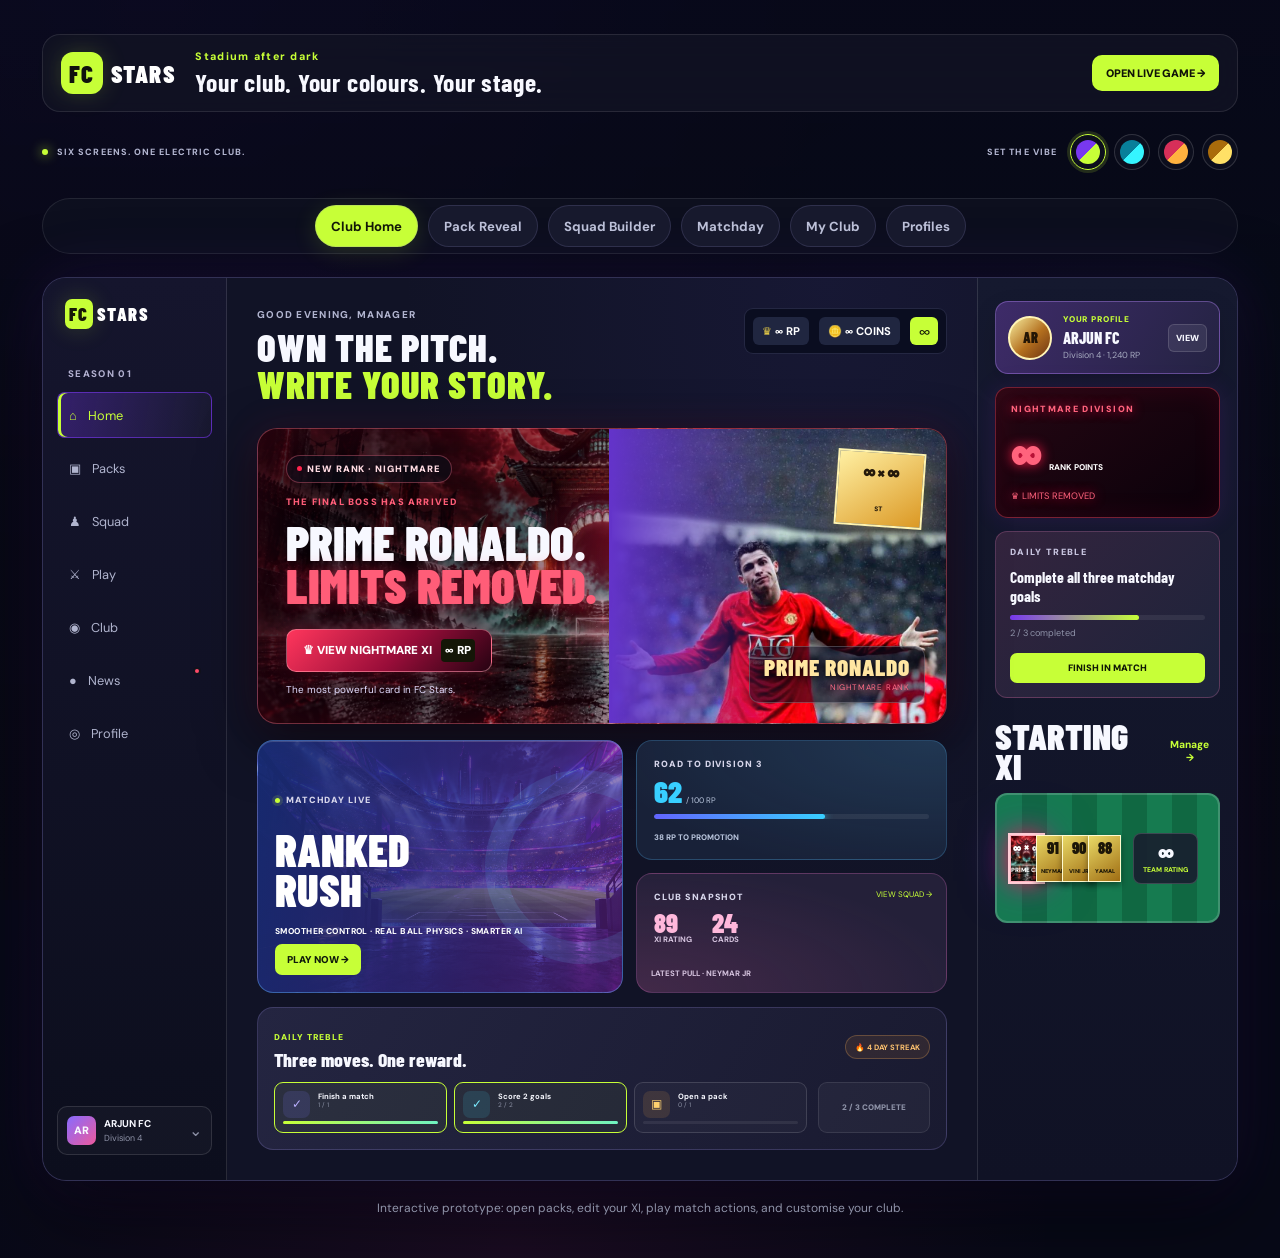
==== commit 6beb24c6: "Polish FC Stars match and Nightmare presentation" ====
--- a/prototypes.html
+++ b/prototypes.html
@@ -5,18 +5,20 @@
     <meta name="viewport" content="width=device-width, initial-scale=1.0" />
     <title>FC Stars — Prototype Lab</title>
     <link rel="icon" type="image/svg+xml" href="assets/fc-stars-square-icon.svg" />
-    <link rel="stylesheet" href="prototype.css?v=20260926-profile11" />
+    <link rel="stylesheet" href="prototype.css?v=20261013-shrine1" />
+    <link rel="stylesheet" href="stadium.css?v=20261013-demonbanner1" />
   </head>
   <body class="prototype-lab">
     <main class="prototype-shell">
       <header class="lab-header">
         <a class="lab-brand" href="index.html"><span>FC</span> STARS</a>
         <div class="lab-title">
-          <p>Prototype lab</p>
-          <h1>Interactive laptop game concepts</h1>
+          <p>Stadium after dark</p>
+          <h1>Your club. Your colours. Your stage.</h1>
         </div>
         <a class="lab-live-link" href="index.html">OPEN LIVE GAME →</a>
       </header>
+      <div class="stadium-toolbar"><span><i></i> SIX SCREENS. ONE ELECTRIC CLUB.</span><div class="stadium-themes" role="group" aria-label="Stadium colour theme"><span>SET THE VIBE</span><button data-stadium-theme="violet" aria-label="Aurora theme" aria-pressed="true" title="Aurora"><i></i></button><button data-stadium-theme="cyan" aria-label="Ice theme" aria-pressed="false" title="Ice"><i></i></button><button data-stadium-theme="coral" aria-label="Sunset theme" aria-pressed="false" title="Sunset"><i></i></button><button data-stadium-theme="gold" aria-label="Gold theme" aria-pressed="false" title="Gold"><i></i></button></div></div>
 
       <nav class="prototype-tabs" aria-label="Prototype screens">
         <button class="tab is-active" data-screen="home">Club Home</button>
@@ -45,8 +47,8 @@
               <button class="mode-card ranked" data-go="match" data-mode="Ranked Rush"><span>⚔</span><strong>Ranked<br>Rush</strong><small>+ XP & rewards</small></button>
               <button class="mode-card draft" data-go="match" data-mode="Draft Challenge"><span>✦</span><strong>Draft<br>Challenge</strong><small>Build & battle</small></button>
             </div>
-            <div class="section-heading"><h3>Our profile</h3><button data-go="profile">Open</button></div>
-            <button class="news-card profile-home-card" data-go="profile"><div class="news-art profile-home-avatar">YOU</div><div><p>MANAGER ID</p><h3>ARJUN FC</h3><small>Showcase your players, title and custom background.</small></div><b>→</b></button>
+            <div class="section-heading"><h3>Prime showcase</h3><button data-go="squad">View</button></div>
+            <button class="news-card profile-home-card prime-home-card" data-go="squad"><div class="news-art prime-home-art"><img src="assets/players/prime-ronaldo.png" alt=""></div><div><p>ADMIN EXCLUSIVE · ST</p><h3>PRIME RONALDO · ∞ × ∞</h3><small>See the card in the squad prototype.</small></div><b>→</b></button>
           </div>
           <nav class="bottom-nav"><button data-go="home" class="selected">⌂<span>Home</span></button><button data-go="packs">▣<span>Packs</span></button><button data-go="squad">♟<span>Squad</span></button><button data-go="club">◉<span>Club</span></button><button data-go="profile">◎<span>Profile</span></button></nav>
         </section>
@@ -71,7 +73,7 @@
               <button class="player-card card-gk" data-player="Alisson"><b>89</b><span>GK</span><small>ALISSON</small></button>
               <button class="player-card card-cb left" data-player="Saliba"><b>87</b><span>CB</span><small>SALIBA</small></button><button class="player-card card-cb right" data-player="Van Dijk"><b>89</b><span>CB</span><small>VAN DIJK</small></button>
               <button class="player-card card-gold wide-left" data-player="Vinícius Jr"><b>90</b><span>LW</span><small>VINI JR</small></button><button class="player-card card-goat central" data-player="Neymar Jr"><b>91</b><span>CAM</span><small>NEYMAR</small></button><button class="player-card card-gold wide-right" data-player="Yamal"><b>88</b><span>RW</span><small>YAMAL</small></button>
-              <button class="player-card card-icon striker" data-player="Ronaldo"><b>95</b><span>ST</span><small>RONALDO</small></button>
+              <button class="player-card card-nightmare striker" data-player="Prime Ronaldo"><b>∞ × ∞</b><span>ST · NIGHTMARE</span><small>PRIME RONALDO</small></button>
             </div>
             <div id="playerInspector" class="player-inspector"><span>Tap a player card to inspect</span><button id="labSwapPlayer">Swap player</button></div>
           </div>
@@ -103,14 +105,33 @@
           <nav class="bottom-nav"><button data-go="home">⌂<span>Home</span></button><button data-go="packs">▣<span>Packs</span></button><button data-go="squad">♟<span>Squad</span></button><button data-go="club">◉<span>Club</span></button><button data-go="profile" class="selected">◎<span>Profile</span></button></nav>
         </section>
       </section>
-      <section class="desktop-prototype" aria-label="FC Stars laptop prototype">
-        <aside class="desktop-rail"><a class="desktop-logo" href="index.html"><span>FC</span>STARS</a><p>SEASON 01</p><button class="rail-active">⌂ <span>Home</span></button><button>▣ <span>Packs</span></button><button>♟ <span>Squad</span></button><button>⚔ <span>Play</span></button><button>◉ <span>Club</span></button><div class="rail-profile"><i>AR</i><span><b>ARJUN FC</b><small>Division 4</small></span><em>⌄</em></div></aside>
-        <main class="desktop-main"><div class="desktop-top"><div><p>GOOD EVENING, ARJUN</p><h2>Ready to build<br>your <em>legacy?</em></h2></div><div class="desktop-balance"><span>🪙 <b>2,450</b></span><span>◆ <b>118</b></span><button>+</button></div></div><section class="desktop-hero"><div><p>RISING ICONS · 4 DAYS LEFT</p><h3>Legends are<br>walking out.</h3><button>OPEN PACK <span>◆ 75</span></button></div><strong>91<small>NEYMAR JR</small></strong></section><div class="desktop-section-title"><h3>Play now</h3><button>View all modes →</button></div><div class="desktop-modes"><button class="desktop-mode ranked"><span>RANKED RUSH</span><b>Fight for<br>your division</b><small>WIN +28 XP</small></button><button class="desktop-mode draft"><span>DRAFT CHALLENGE</span><b>Pick 5.<br>Play 3.</b><small>ENDS IN 05:12:40</small></button><button class="desktop-mode friendly"><span>FRIENDLY</span><b>Play your<br>friends</b><small>NO ENTRY COST</small></button></div></main>
-        <aside class="desktop-side"><div class="side-heading"><h3>Club status</h3><button>•••</button></div><section class="desktop-rank"><p>DIVISION 4</p><div><b>1,240</b><span>RANK POINTS</span></div><i>↑ 3 wins this week</i></section><section class="desktop-mission"><p>DAILY MISSION</p><h3>Win one Ranked match</h3><div><i></i></div><small>0 / 1 completed</small><button>PLAY NOW</button></section><div class="side-heading"><h3>Starting XI</h3><button>Manage →</button></div><section class="desktop-xi"><div><b>95</b><span>RONALDO</span></div><div><b>91</b><span>NEYMAR</span></div><div><b>90</b><span>VINI JR</span></div><div><b>88</b><span>YAMAL</span></div><strong>88<small>TEAM RATING</small></strong></section></aside>
+      <section id="labDesktopPrototype" class="desktop-prototype lab-desktop-prototype" aria-label="FC Stars laptop prototype">
+        <aside class="desktop-rail">
+          <a class="desktop-logo" href="index.html"><span>FC</span>STARS</a><p>SEASON 01</p>
+          <button class="rail-active" data-lab-desktop-view="home">⌂ <span>Home</span></button>
+          <button data-lab-desktop-view="packs">▣ <span>Packs</span></button>
+          <button data-lab-desktop-view="squad">♟ <span>Squad</span></button>
+          <button data-lab-desktop-view="play">⚔ <span>Play</span></button>
+          <button data-lab-desktop-view="club">◉ <span>Club</span></button>
+          <button data-lab-desktop-view="news">● <span>News</span><i class="rail-live-dot"></i></button>
+          <button data-lab-desktop-view="profile">◎ <span>Profile</span></button>
+          <div class="rail-profile"><i>AR</i><span><b id="labDesktopClubName">ARJUN FC</b><small>Division 4</small></span><em>⌄</em></div>
+        </aside>
+        <main class="desktop-main">
+          <div class="desktop-top"><div><p id="labDesktopKicker">GOOD EVENING, MANAGER</p><h2 id="labDesktopTitle">Own the pitch.<br><em>Write your story.</em></h2></div><div class="desktop-balance"><span>♛ <b id="labDesktopCoins">∞ RP</b></span><span>🪙 <b id="labDesktopGems">∞ COINS</b></span><button id="labDesktopAddBalance" aria-label="Unlimited test balance">∞</button></div></div>
+          <div id="labDesktopWorkspace" aria-live="polite"></div>
+        </main>
+        <aside id="labDesktopSide" class="desktop-side">
+          <section class="desktop-profile-card"><span class="desktop-profile-avatar">AR</span><div><p>YOUR PROFILE</p><h3>ARJUN FC</h3><small>Division 4 · 1,240 RP</small></div><button data-lab-desktop-view="profile">VIEW</button></section>
+          <section class="desktop-rank nightmare-rank"><p>NIGHTMARE DIVISION</p><div><b>∞</b><span>RANK POINTS</span></div><i>♛ LIMITS REMOVED</i></section>
+          <section class="desktop-mission"><p>DAILY TREBLE</p><h3>Complete all three matchday goals</h3><div><i style="width:66%"></i></div><small>2 / 3 completed</small><button data-lab-desktop-view="play">FINISH IN MATCH</button></section>
+          <div class="side-heading"><h3>Starting XI</h3><button data-lab-desktop-view="squad">Manage →</button></div><section class="desktop-xi"><div class="nightmare-mini"><b>∞ × ∞</b><span>PRIME CR7</span></div><div><b>91</b><span>NEYMAR</span></div><div><b>90</b><span>VINI JR</span></div><div><b>88</b><span>YAMAL</span></div><strong>∞<small>TEAM RATING</small></strong></section>
+        </aside>
       </section>
       <p class="lab-note">Interactive prototype: open packs, edit your XI, play match actions, and customise your club.</p>
       <div id="labToast" class="prototype-toast" role="status" aria-live="polite"></div>
     </main>
-    <script src="prototype.js?v=20260926-profile11"></script>
+    <script src="prototype.js?v=20261013-demonbanner1"></script>
+    <script src="stadium.js?v=20261012-nightmare1"></script>
   </body>
 </html>
--- a/prototype.css
+++ b/prototype.css
@@ -154,6 +154,25 @@
 .home-club-card>div b { font:900 1.25rem/.9 "Barlow Condensed"; }
 .home-club-card>div small { color:#858a9e; font-size:.42rem; font-weight:800; }
 .home-club-card>p { bottom:14px; color:#aab0c3; font-size:.43rem; font-weight:800; left:14px; margin:0; position:absolute; }
+.daily-hub { background:linear-gradient(135deg,#252941,#191c2d); border:1px solid #ffffff16; border-radius:13px; display:grid; gap:11px; grid-template-columns:1fr auto; margin-top:10px; padding:13px; }
+.daily-hub header { align-items:center; display:flex; grid-column:1/-1; justify-content:space-between; }
+.daily-hub header span { color:var(--lime); font-size:.46rem; font-weight:900; letter-spacing:.11em; }
+.daily-hub header h3 { font:800 1.05rem "Barlow Condensed"; margin:2px 0 0; }
+.daily-hub header>b { background:#ff9d3b18; border:1px solid #ffb45a42; border-radius:99px; color:#ffc36f; font-size:.48rem; padding:6px 9px; }
+.daily-quest-grid { display:grid; gap:7px; grid-template-columns:repeat(3,minmax(0,1fr)); min-width:0; }
+.daily-quest-grid article { align-items:center; background:#ffffff07; border:1px solid #ffffff12; border-radius:9px; display:grid; gap:3px 7px; grid-template-columns:28px 1fr; padding:8px; }
+.daily-quest-grid article.complete { background:#c7ff370d; border-color:#c7ff3745; }
+.daily-quest-grid i { align-items:center; background:#ffffff0b; border-radius:7px; display:flex; font-size:.72rem; font-style:normal; grid-row:1/3; height:27px; justify-content:center; width:27px; }
+.daily-quest-grid article.complete i { background:var(--lime); color:#111407; }
+.daily-quest-grid span { display:grid; min-width:0; }
+.daily-quest-grid span b { font-size:.48rem; overflow:hidden; text-overflow:ellipsis; white-space:nowrap; }
+.daily-quest-grid span small { color:#8f94a8; font-size:.4rem; }
+.daily-quest-grid em { background:#ffffff12; border-radius:5px; grid-column:1/-1; height:3px; overflow:hidden; }
+.daily-quest-grid em u { background:linear-gradient(90deg,var(--lime),#6ff2c1); display:block; height:100%; }
+.daily-hub>button { align-self:stretch; background:#ffffff0b; border:1px solid #ffffff18; border-radius:9px; color:#8e93a8; font-size:.5rem; font-weight:900; min-width:112px; padding:9px; }
+.daily-hub>button.ready { animation:dailyReady 1.4s ease-in-out infinite; background:var(--lime); color:#111407; }
+.daily-hub>button.claimed { border-color:#c7ff3735; color:var(--lime); }
+@keyframes dailyReady { 50% { box-shadow:0 0 0 6px #c7ff3700,0 0 22px #c7ff3740; transform:translateY(-1px); } }
 .home-club-card>button { background:transparent; color:var(--lime); font-size:.5rem; min-height:0; padding:0; position:absolute; right:14px; top:15px; }
 
 .workspace-heading>p,.workspace-copy>p,.side-heading p,.club-profile-grid p { color:var(--lime); font-size:.57rem; font-weight:900; letter-spacing:.13em; margin:0 0 8px; }
@@ -237,6 +256,9 @@
   .squad-workspace .desktop-xi>.squad-star { height:74px; width:49px; }
   .club-workspace { padding:0 !important; }
   .club-profile-grid { grid-template-columns:1fr; }
+  .daily-hub { grid-template-columns:1fr; }
+  .daily-hub>button { width:100%; }
+  .daily-quest-grid { grid-template-columns:1fr; }
 }
 
 @media (prefers-reduced-motion:reduce) {
@@ -280,6 +302,59 @@
 .prototype-lab .field-player.you.is-sprinting { transform:translateY(-55px); }
 .prototype-lab .joystick { touch-action:none; }
 .prototype-lab .joystick i { transition:transform .08s linear; }
+
+/* Prime Ronaldo — NIGHTMARE rank presentation */
+.desktop-hero.nightmare-hero {
+  background:linear-gradient(90deg,#050108cf 0%,#15000d60 46%,#40001608),url("assets/generated/nightmare-shrine-arena-v4.webp") center/cover no-repeat;
+  border:1px solid #ff55733d;
+  box-shadow:inset 0 0 65px #dc123130,0 20px 55px #0007;
+}
+.desktop-hero.nightmare-hero:before {
+  animation:nightmareHeroLines 4.2s linear infinite;
+  background:
+    radial-gradient(circle at 58% 43%,#ff17465c,transparent 29%),
+    linear-gradient(111deg,transparent 0 43%,#ffffff00 46%,#fff 46.35%,#ff1e4c 46.75%,transparent 47.45%),
+    linear-gradient(69deg,transparent 0 58%,#5effe800 60%,#5effe8 60.35%,transparent 61%);
+  background-position:center,160% 0,-150% 0;
+  background-size:100% 100%,220% 100%,250% 100%;
+  filter:drop-shadow(0 0 7px #ff1748);
+  mask-image:none;
+  mix-blend-mode:screen;
+  opacity:.82;
+}
+.nightmare-hero .hero-live { border-color:#ff6d875e; color:#ffdbe2; }
+.nightmare-hero .hero-live i { background:#ff244d; box-shadow:0 0 16px #ff244d; }
+.nightmare-hero .desktop-hero-copy>p,.nightmare-hero .desktop-hero-copy h3 em { color:#ff536f; }
+.nightmare-hero .desktop-hero-copy>button { background:linear-gradient(135deg,#ff3158,#970d38 55%,#260312); color:#fff; box-shadow:0 0 26px #f117473b; }
+.nightmare-hero-player>img { filter:saturate(.8) contrast(1.17) drop-shadow(0 0 22px #ff244d75); opacity:.98; }
+.nightmare-hero-player:after { background:linear-gradient(90deg,#19000f 0,transparent 50%),radial-gradient(circle at 65% 48%,#ff17443b,transparent 38%); }
+.nightmare-hero-player>span { animation:nightmarePrototypeBadge 2.8s ease-in-out infinite;background:linear-gradient(145deg,#fff,#ff7890 28%,#bb123f 60%,#23020e);border-color:#ffe0e6;box-shadow:0 0 25px #ff224eaa;color:#fff;width:70px; }
+.nightmare-hero-player>span b { font-size:1.05rem; white-space:nowrap; }
+.nightmare-hero-player>strong small { color:#ff6d86; text-shadow:0 0 12px #ff214b; }
+.card-nightmare,.nightmare-mini {
+  animation:nightmarePrototypeCard 2.6s ease-in-out infinite;
+  background:radial-gradient(circle at 50% 24%,#ff315d66,transparent 38%),url("assets/generated/nightmare-shrine-arena-v4.webp") center/cover!important;
+  border-color:#ffafbd!important;
+  box-shadow:0 0 0 2px #ffccd5,0 0 25px #f51249,0 0 48px #772dff80!important;
+  color:#fff!important;
+}
+.card-nightmare { height:82px; width:64px; }
+.card-nightmare b { font-size:.95rem; white-space:nowrap; }
+.card-nightmare span { color:#ff94a7; font-size:.36rem; }
+.nightmare-mini b { font-size:.78rem!important; white-space:nowrap; }
+.nightmare-mini span { color:#fff!important; font-size:.38rem!important; }
+.desktop-xi>div.rarity-nightmare { animation:nightmarePrototypeCard 2.6s ease-in-out infinite;background:radial-gradient(circle at 50% 24%,#ff315d66,transparent 38%),url("assets/generated/nightmare-shrine-arena-v4.webp") center/cover!important;border-color:#ffafbd!important;box-shadow:0 0 0 2px #ffccd5,0 0 25px #f51249,0 0 48px #772dff80!important;color:#fff!important;height:88px;width:62px;z-index:3; }
+.desktop-xi>div.rarity-nightmare b { font-size:.82rem;white-space:nowrap; }
+.desktop-xi>div.rarity-nightmare span { color:#fff;text-shadow:0 0 8px #ff3158; }
+.nightmare-rank { background:linear-gradient(145deg,#260713,#09010a)!important;border-color:#ff496866!important;box-shadow:inset 0 0 28px #f8173f18,0 0 26px #b921ff1c; }
+.nightmare-rank p,.nightmare-rank b,.nightmare-rank i { color:#ff637d!important;text-shadow:0 0 12px #f71746; }
+.nightmare-squad { background:radial-gradient(circle at 50% 65%,#d80f3430,transparent 38%),linear-gradient(145deg,#20121e,#0d0912); }
+.nightmare-squad .squad-star.nightmare-mini { height:96px;width:68px; }
+
+@keyframes nightmarePrototypeBadge { 50% { box-shadow:0 0 42px #ff224eee;transform:rotate(1deg) scale(1.05); } }
+@keyframes nightmarePrototypeCard { 50% { box-shadow:0 0 0 3px #ffe2e7,0 0 38px #ff1649,0 0 62px #7730ff99;filter:brightness(1.12); } }
+@keyframes nightmareHeroLines { from { background-position:center,160% 0,-150% 0; } to { background-position:center,-160% 0,170% 0; } }
+@media (prefers-reduced-motion:reduce) { .desktop-hero.nightmare-hero:before,.nightmare-hero-player>span,.card-nightmare,.nightmare-mini { animation:none; } }
 .club-mobile-screen { background:radial-gradient(circle at 80% 18%,#8c3eff40,transparent 26%),#10121f; padding:14px 17px; }
 .club-hero-mobile { background:linear-gradient(120deg,#4b2bd0b8,#da367cb8),url("assets/generated/fc-stars-stadium-v2.png") center/cover; border:1px solid #ffffff30; border-radius:17px; display:grid; height:210px; margin-top:18px; overflow:hidden; padding:20px; position:relative; }
 .club-hero-mobile:after { border:25px solid #ffffff16; border-radius:50%; content:""; height:180px; position:absolute; right:-65px; top:7px; width:180px; }
@@ -387,6 +462,7 @@
 @media (max-width:520px) { .prototype-lab .prototype-shell { padding:14px 8px 26px; }.prototype-lab .lab-header { border-radius:14px; gap:10px; padding:10px; }.prototype-lab .lab-header h1 { font-size:1rem; }.lab-live-link { font-size:.55rem; padding:9px; }.prototype-lab .prototype-tabs { border-radius:16px; justify-content:flex-start; overflow:auto; width:100%; }.prototype-lab .tab { flex:0 0 auto; padding:8px 11px; }.prototype-lab .phone { border-width:5px; border-radius:29px; } }
 
 /* Profile studio v2: top search, large identity card and custom backgrounds. */
+.lab-showcase article { height:92px; width:60px; }
 .profile-workspace { grid-template-columns:1fr; }
 .desktop-prototype>*,#prototypeWorkspace,.profile-workspace,.profile-search-panel,.profile-showcase-card,.profile-customize,.profile-backgrounds,.profile-player-picker,.profile-title-grid { min-width:0; }
 #prototypeWorkspace,.profile-workspace { max-width:100%; overflow:hidden; }
@@ -397,8 +473,9 @@
 .profile-showcase-card { min-height:350px; padding:26px; }
 .profile-showcase-card header h3 { font-size:2.35rem; }
 .profile-showcase-card .profile-big-avatar { font-size:1.25rem; height:68px; width:68px; }
-.profile-player-showcase { margin-left:auto; margin-top:42px; max-width:100%; min-height:170px; overflow:hidden; }
-.profile-player-showcase article { height:170px; width:120px; }
+.profile-player-showcase { bottom:18px; margin:0; max-width:calc(100% - 36px); min-height:0; overflow:visible; position:absolute; right:18px; }
+.profile-player-showcase article { height:104px; transition:transform .2s ease; width:72px; }
+.profile-player-showcase article:hover { transform:translateY(-5px) scale(1.06); }
 .background-aurora { background:radial-gradient(circle at 76% 22%,#c6ff6b66,transparent 24%),linear-gradient(135deg,#07374c,#135d66 45%,#7b2d90); }
 .background-ocean { background:radial-gradient(circle at 68% 18%,#5cf5ff5c,transparent 26%),linear-gradient(145deg,#05253f,#075f83 58%,#19a9a2); }
 .background-sunset { background:radial-gradient(circle at 78% 28%,#ffe8828c,transparent 22%),linear-gradient(135deg,#5d1649,#dc3f54 55%,#f1914c); }
@@ -488,7 +565,8 @@
   .profile-search-panel { grid-template-columns:1fr; }
   .profile-search-results { grid-template-columns:1fr; }
   .profile-showcase-card { min-height:310px; }
-  .profile-player-showcase article { height:130px; width:88px; }
+  .profile-player-showcase { bottom:12px; right:12px; }
+  .profile-player-showcase article { height:88px; width:60px; }
   .background-studio-options,.background-library { grid-template-columns:1fr 1fr; }
   .background-studio-options>button:first-child { grid-column:1/-1; }
 }
--- a/stadium.css
+++ b/stadium.css
@@ -0,0 +1,763 @@
+/* Stadium After Dark: shared presentation for the game and the prototype lab. */
+body:is(.fc-stars-prototype-mode, .prototype-lab) {
+  --club-primary: #7838ef;
+  --club-accent: #c7ff37;
+  --lime: var(--club-accent);
+  --purple: var(--club-primary);
+  --stadium-blue: #38cfff;
+  --stadium-pink: #ff63bc;
+  --stadium-muted: #b2b5d0;
+  --stadium-line: #ffffff1f;
+  background: radial-gradient(ellipse at 12% 0%, #5223b747, transparent 42%),
+    radial-gradient(ellipse at 96% 38%, #066b8c36, transparent 40%),
+    radial-gradient(ellipse at 40% 100%, #bb247d1c, transparent 50%), #070917;
+  color: #f7f8ff;
+}
+
+body.fc-stars-prototype-mode .in-game-prototype { padding-bottom: 36px; }
+.in-game-prototype-bar, .stadium-toolbar { width: min(1320px, calc(100% - 44px)); margin-inline: auto; }
+.in-game-prototype-bar { color: #c8cae2; letter-spacing: .14em; max-width: 1320px; padding-block: 22px 12px; }
+.stadium-toolbar { align-items: center; display: flex; gap: 14px; justify-content: space-between; margin-bottom: 16px; }
+.stadium-toolbar > span { align-items: center; color: var(--stadium-muted); display: flex; font-size: 9px; font-weight: 800; gap: 9px; letter-spacing: .12em; }
+.stadium-toolbar > span i { background: var(--club-accent); border-radius: 50%; box-shadow: 0 0 12px var(--club-accent); height: 6px; width: 6px; }
+.stadium-themes { align-items: center; display: flex; gap: 8px; }
+.stadium-themes > span { color: var(--stadium-muted); font-size: 9px; font-weight: 800; letter-spacing: .12em; margin-right: 5px; }
+.stadium-themes button { align-items: center; background: #ffffff06; border: 1px solid #ffffff26; border-radius: 50%; display: flex; flex: 0 0 36px; height: 36px; justify-content: center; min-height: 36px; min-width: 36px; padding: 5px; width: 36px; }
+.stadium-themes button i { background: linear-gradient(135deg, #7838ef 48%, #c7ff37 49%); border-radius: inherit; height: 100%; width: 100%; }
+.stadium-themes [data-stadium-theme="cyan"] i { background: linear-gradient(135deg, #087f9a 48%, #35f5ff 49%); }
+.stadium-themes [data-stadium-theme="coral"] i { background: linear-gradient(135deg, #d72f59 48%, #ffb23f 49%); }
+.stadium-themes [data-stadium-theme="gold"] i { background: linear-gradient(135deg, #a96b0b 48%, #ffe066 49%); }
+.stadium-themes button[aria-pressed="true"] { border-color: var(--club-accent); box-shadow: 0 0 0 3px color-mix(in srgb, var(--club-accent) 15%, transparent); }
+
+body.fc-stars-prototype-mode .desktop-prototype {
+  border: 1px solid #9b8eff38;
+  border-radius: 24px;
+  box-shadow: 0 32px 85px #0008, 0 0 65px color-mix(in srgb, var(--club-primary) 14%, transparent);
+  grid-template-columns: 184px minmax(0, 1fr) 260px;
+  max-width: 1320px;
+  width: calc(100% - 44px);
+}
+.desktop-main { background: radial-gradient(ellipse at 80% 0%, #39338426, transparent 50%), #111326; padding: 30px; }
+.desktop-rail { background: linear-gradient(180deg, #15152d, #0c0e1d); border-right-color: var(--stadium-line); }
+.desktop-side { background: linear-gradient(180deg, #15192f, #101225); border-left-color: var(--stadium-line); }
+.desktop-logo span, .lab-brand span { background: var(--club-accent); box-shadow: 0 0 24px color-mix(in srgb, var(--club-accent) 18%, transparent); }
+.desktop-rail > p { color: #b2b0d0; }
+.desktop-rail > button { border: 1px solid transparent; color: #b0b4ce; min-height: 46px; }
+.desktop-rail > .rail-active { background: linear-gradient(100deg, color-mix(in srgb, var(--club-primary) 33%, transparent), #ffffff05); border-color: color-mix(in srgb, var(--club-primary) 60%, transparent); box-shadow: inset 3px 0 var(--club-accent); color: var(--club-accent); }
+.rail-profile { background: #ffffff08; border-color: var(--stadium-line); }
+.desktop-top { gap: 20px; }
+.desktop-top h2 { font-size: clamp(2rem, 3vw, 2.7rem); line-height: .96; }
+.desktop-top em { color: var(--club-accent); }
+.desktop-top p { color: var(--stadium-muted); }
+.desktop-balance { background: #0a0d20; border-color: #b5b8ff27; padding: 8px; }
+.desktop-balance span { background: #202640; }
+.dashboard-actions button:first-child { background: var(--club-accent); color: #102012; }
+.dashboard-actions button:last-child { border-color: #8a8fff55; background: #242740; }
+
+body.fc-stars-prototype-mode .desktop-hero {
+  background: radial-gradient(ellipse at 22% 0%, #ffffff20, transparent 65%), linear-gradient(115deg, color-mix(in srgb, var(--club-primary) 80%, #182dcc), color-mix(in srgb, var(--club-primary) 78%, #081632) 60%, #087188);
+  border: 1px solid #c1b2ff5c;
+  border-radius: 20px;
+  box-shadow: 0 14px 35px #0504145c, inset 0 1px #ffffff32;
+  height: 296px;
+  padding: 26px 28px;
+}
+.desktop-hero::before { background-size: 32px 32px; opacity: .5; pointer-events: none; }
+.desktop-hero::after { border-color: #9af7ff35; box-shadow: 0 0 45px #8dbfff22, inset 0 0 35px #8dbfff22; pointer-events: none; }
+.desktop-hero-copy { max-width: 65%; }
+.hero-live { border-color: #d3d6ff45; font-size: .58rem; padding: 7px 10px; }
+.desktop-hero-copy > p { color: #e8e3ff; font-size: .58rem; margin-top: 4px; }
+body.fc-stars-prototype-mode .desktop-hero h3 { font-size: clamp(2.4rem, 3.8vw, 3.5rem); line-height: .9; margin-block: 12px 22px; }
+.desktop-hero h3 em { color: var(--club-accent); font-style: normal; }
+body.fc-stars-prototype-mode .desktop-hero button { background: var(--club-accent); border: 1px solid #ffffff50; border-radius: 10px; box-shadow: 0 6px 24px #0003; color: #101806; font-size: .72rem; padding: 13px 16px; }
+.stadium-hero-note { color: #e3ddff; display: block; font-size: .62rem; margin-top: 11px; }
+.hero-player { width: 49%; }
+.hero-player > img { filter: saturate(1.17) contrast(1.05); opacity: 1; }
+.hero-player::after { background: linear-gradient(90deg, color-mix(in srgb, var(--club-primary) 80%, #14233c), transparent 52%); }
+.hero-player > span { background: linear-gradient(135deg, #fffac7, #f8bc46); border-color: #fff4b0; box-shadow: 0 6px 30px #ffd25344; color: #24190b; height: 76px; right: 22px; top: 22px; width: 60px; }
+.hero-player > span b { font-size: 2.25rem; }
+.hero-player > strong { background: #0b0c228c; border: 1px solid #ffffff38; border-radius: 10px; bottom: 20px; font-size: 1.45rem; padding: 10px 14px; }
+.hero-player > strong small { font-size: .5rem; }
+.prime-hero-player > img { object-position: 50% 42%; }
+.prime-hero-player > span { background: linear-gradient(145deg, #fff0a3, #db9824); width: 88px; }
+.prime-hero-player > span b { font-size: 1.15rem; letter-spacing: -.06em; white-space: nowrap; }
+.prime-hero-player > strong { color: #ffe6a2; }
+
+.home-command-grid { gap: 13px; grid-template-rows: repeat(2, 120px); margin-top: 16px; }
+.home-command-grid > * { border-radius: 16px; padding: 17px; }
+.home-card-kicker { color: #d6d5ea; font-size: .56rem; }
+.home-arena-card {
+  background: linear-gradient(100deg, #172b72f5, #65238d9c), url("assets/generated/fc-stars-stadium-v2.png") center / cover;
+  border-color: #69b8ff65;
+  box-shadow: inset 0 1px #ffffff29;
+}
+.home-arena-card::after { border-color: #6bcfff20; }
+.home-arena-card b { font-size: 2.8rem; line-height: .89; margin-top: 24px; }
+.home-arena-card small { font-size: .53rem; line-height: 1.6; max-width: 90%; opacity: 1; }
+.home-arena-card em { background: var(--club-accent); border-radius: 7px; bottom: 17px; color: #101b0c; font-size: .62rem; left: 17px; padding: 9px 12px; }
+.home-progress-card { background: radial-gradient(ellipse at 95% 0%, #58c5ff22, transparent 80%), #182138; border-color: #56bdff3b; }
+.home-progress-card > div b { color: var(--stadium-blue); font-size: 1.9rem; }
+.home-progress-card > div small, .home-progress-card > small { color: #b9c5dc; font-size: .5rem; }
+.home-progress-card > i b { background: linear-gradient(90deg, #6264ff, #38cfff); box-shadow: 0 0 9px #38cfff; }
+.home-club-card { background: radial-gradient(ellipse at 0% 100%, #f45da525, transparent 75%), #242039; border-color: #df70c340; }
+.home-club-card > div b { color: #ffb8db; font-size: 1.65rem; }
+.home-club-card > div small, .home-club-card > p { color: #d4c2dd; font-size: .49rem; }
+.daily-hub { background: linear-gradient(120deg, #242541, #191a30); border-color: #ae9ffe33; border-radius: 16px; margin-top: 14px; padding: 16px; }
+.daily-hub header h3 { font-size: 1.22rem; }
+.daily-hub header span { font-size: .53rem; }
+.daily-quest-grid article { border-color: #ffffff24; }
+.daily-quest-grid article:nth-child(1) > i { background: #8077ff26; color: #bbb0ff; }
+.daily-quest-grid article:nth-child(2) > i { background: #43e1ff20; color: #7cecff; }
+.daily-quest-grid article:nth-child(3) > i { background: #ffb14420; color: #ffd26f; }
+.daily-quest-grid article.complete { border-color: var(--club-accent); }
+.desktop-profile-card { background: linear-gradient(120deg, #3e2b69, #242342); border-color: #ba8aff64; box-shadow: 0 10px 25px #0002; }
+.desktop-rank { background: linear-gradient(145deg, #29264e, #16243e); border-color: #8c8cff55; }
+.desktop-rank b { color: var(--club-accent); font-size: 2.9rem; }
+.desktop-rank p, .desktop-mission p { color: #c7c4df; letter-spacing: .15em; }
+.desktop-mission { background: linear-gradient(135deg, #34243e, #1c233a); border-color: #ff80c13b; }
+.desktop-mission button { background: var(--club-accent); color: #101806; }
+.desktop-mission div i { background: linear-gradient(90deg, var(--club-primary), var(--club-accent)); }
+
+.workspace-pack-art, .workspace-squad-card, .workspace-club-card, .club-photo-card, .profile-customize, .profile-search-panel { border-color: #a398ff3b; box-shadow: 0 8px 28px #0002; }
+.workspace-card { background: linear-gradient(135deg, #1d1f38, #12172b); border-color: #a398ff36; }
+.desktop-mode.ranked { background: radial-gradient(circle at 100% 0%, #ffb35038, transparent 65%), linear-gradient(135deg, #d52b78, #6c2072); }
+.desktop-mode.draft { background: radial-gradient(circle at 100% 0%, #54dfff3a, transparent 70%), linear-gradient(135deg, #2449b9, #4b239b); }
+.desktop-mode.friendly { background: radial-gradient(circle at 100% 0%, #81fddc30, transparent 70%), linear-gradient(135deg, #156c74, #1a3857); }
+.desktop-mode { border: 1px solid #ffffff2b; box-shadow: inset 0 1px #ffffff15; }
+.club-banner { background: radial-gradient(circle at 95% 0%, #43d6ff38, transparent 60%), linear-gradient(120deg, color-mix(in srgb, var(--club-primary) 75%, #101a32), #182543); border-color: #a99bff50; }
+.club-record > span { background: #ffffff0b; border: 1px solid #ffffff1a; }
+.club-record > span:nth-of-type(1) b { color: var(--club-accent); }
+.club-record > span:nth-of-type(2) b { color: #79dcff; }
+.club-record > span:nth-of-type(3) b { color: #ffb4d5; }
+.workspace-pack-art { background-color: #17162f; }
+.workspace-pack-art:hover { box-shadow: 0 12px 35px color-mix(in srgb, var(--club-primary) 25%, transparent); }
+.prototype-modal { background: #050715d9; backdrop-filter: blur(16px); }
+.prototype-pack-modal-card { border: 1px solid #a898ff70; box-shadow: 0 0 100px color-mix(in srgb, var(--club-primary) 32%, transparent), 0 25px 80px #0008; }
+#prototypePackReveal:not([hidden]), .reveal-card:not([hidden]) { animation: stadium-reveal .7s cubic-bezier(.15,.8,.25,1) both; }
+.prototype-toast { background: #1e2142; border: 1px solid var(--club-accent); border-radius: 12px; box-shadow: 0 8px 32px #0006; color: #f5f6ff; }
+.inventory .inventory-card.admin-exclusive { background: linear-gradient(145deg, #5e111b, #26142e 65%, #3b2a0f); border-color: #ffd46b; box-shadow: 0 0 22px #e92f4930, inset 0 1px #fff2; }
+.inventory .inventory-card.rarity-nightmare.admin-exclusive {
+  background:
+    linear-gradient(180deg,rgba(15,0,8,.12),rgba(8,0,5,.68)),
+    linear-gradient(90deg,rgba(15,0,8,.62),transparent 48%,rgba(8,0,5,.18)),
+    url("assets/generated/nightmare-shrine-arena-v4.webp") 50% 34%/cover no-repeat;
+  border-color:#ff9eb0;
+  box-shadow:0 0 0 2px #ffd1d9,0 0 30px #ff174d99,0 0 62px #34e8d34a,inset 0 0 42px #1300089c;
+}
+.inventory .inventory-card.rarity-nightmare.admin-exclusive::before {
+  animation:nightmareInventoryDomain 4.6s linear infinite;
+  background:
+    radial-gradient(circle at 52% 34%,rgba(59,255,231,.26),transparent 27%),
+    linear-gradient(111deg,transparent 0 42%,#ffffff00 45%,#fff 45.32%,#ff1c4c 45.72%,transparent 46.42%),
+    linear-gradient(69deg,transparent 0 59%,#59ffe900 61%,#59ffe9 61.32%,#fff 61.5%,transparent 62.08%);
+  background-position:center,165% 0,-155% 0;
+  background-size:100% 100%,225% 100%,255% 100%;
+  filter:drop-shadow(0 0 7px #ff1748) drop-shadow(0 0 11px #48eada);
+  mix-blend-mode:screen;
+  opacity:.82;
+}
+.inventory .inventory-card.rarity-nightmare.admin-exclusive::after {
+  background:linear-gradient(108deg,transparent 18%,rgba(255,255,255,.48) 29%,rgba(255,40,79,.35) 31%,transparent 43%);
+  opacity:.62;
+}
+.inventory .inventory-card.rarity-nightmare.admin-exclusive .card-rating,
+.inventory .inventory-card.rarity-nightmare.admin-exclusive .card-details {
+  backdrop-filter:blur(8px);
+  background:linear-gradient(135deg,rgba(7,0,5,.9),rgba(79,0,27,.72));
+  border-color:#ff98ab9c;
+}
+.inventory .admin-exclusive .card-rating strong { color: #ffe49c; font-size: 1.1rem; white-space: nowrap; }
+.inventory .admin-exclusive .card-photo { object-position: center 65%; }
+.inventory .admin-exclusive .card-details small { color: #ffe49c; }
+.inventory .admin-exclusive .card-details small::after { content: " · ADMINS ONLY"; font-size: .6rem; }
+.player-dot.admin-exclusive .pitch-card-rating strong { font-size: .85rem; white-space: nowrap; }
+
+@keyframes nightmareInventoryDomain {
+  from { background-position:center,165% 0,-155% 0; }
+  to { background-position:center,-165% 0,175% 0; }
+}
+
+.prototype-pitch-toolbar-actions { align-items:center; display:flex; gap:9px; }
+.prototype-pitch-toolbar #prototypePitchPlay,
+.inventory .nightmare-card-match {
+  background:linear-gradient(135deg,#ff365c,#a90d3b 58%,#320313);
+  border:1px solid #ffadba;
+  box-shadow:0 0 22px #ff174c55,inset 0 1px #ffffff38;
+  color:#fff;
+  font-weight:950;
+  letter-spacing:.035em;
+  text-shadow:0 0 10px #ff7890;
+}
+.prototype-pitch-toolbar #prototypePitchPlay:hover,
+.inventory .nightmare-card-match:hover { filter:brightness(1.16); transform:translateY(-1px); }
+.inventory .nightmare-card-match { grid-column:1 / -1; min-height:40px; text-transform:uppercase; }
+
+@media (max-width:640px) {
+  .prototype-pitch-toolbar { align-items:flex-start; gap:12px; }
+  .prototype-pitch-toolbar-actions { align-items:stretch; flex-direction:column; }
+  .prototype-pitch-toolbar #prototypePitchPlay { font-size:.58rem; }
+}
+
+/* User-selected player artwork: shared by Inventory and Starting XI cards. */
+.inventory .inventory-card.player-theme-ronaldo,
+.player-dot.player-theme-ronaldo {
+  background:
+    linear-gradient(180deg,rgba(0,0,0,.08),rgba(0,0,0,.58)),
+    url("assets/generated/ronaldo-wolf-card-bg.webp") 50% 42%/cover no-repeat !important;
+  border-color:#e7d58f !important;
+}
+.inventory .inventory-card.player-theme-messi,
+.player-dot.player-theme-messi {
+  background:
+    linear-gradient(180deg,rgba(2,5,26,.06),rgba(2,5,26,.58)),
+    url("assets/generated/messi-blue-red-card-bg.webp") 50% 38%/cover no-repeat !important;
+  border-color:#ff426e !important;
+}
+.inventory .inventory-card.player-theme-neymar,
+.player-dot.player-theme-neymar {
+  background:
+    linear-gradient(180deg,rgba(3,24,13,.04),rgba(3,24,13,.52)),
+    url("assets/generated/neymar-brazil-card-bg.webp") 50% 42%/cover no-repeat !important;
+  border-color:#f7df39 !important;
+}
+.inventory .inventory-card:is(.player-theme-ronaldo,.player-theme-messi,.player-theme-neymar)::before,
+.player-dot:is(.player-theme-ronaldo,.player-theme-messi,.player-theme-neymar)::before {
+  background:linear-gradient(118deg,transparent 18%,rgba(255,255,255,.22) 31%,transparent 43%);
+  mix-blend-mode:screen;
+}
+.inventory .inventory-card:is(.player-theme-ronaldo,.player-theme-messi,.player-theme-neymar) .card-rating,
+.inventory .inventory-card:is(.player-theme-ronaldo,.player-theme-messi,.player-theme-neymar) .card-details,
+.player-dot:is(.player-theme-ronaldo,.player-theme-messi,.player-theme-neymar) .pitch-player-head,
+.player-dot:is(.player-theme-ronaldo,.player-theme-messi,.player-theme-neymar) .pitch-card-rating {
+  backdrop-filter:blur(7px);
+  background:rgba(4,6,12,.78) !important;
+  border-color:rgba(255,255,255,.62) !important;
+  color:#fff !important;
+}
+.player-dot.player-theme-ronaldo .tag { background:linear-gradient(135deg,#e9d990,#30250a) !important;color:#fff !important; }
+.player-dot.player-theme-messi .tag { background:linear-gradient(135deg,#f33f72,#14278e) !important;color:#fff !important; }
+.player-dot.player-theme-neymar .tag { background:linear-gradient(135deg,#ffe83e,#197a3b) !important;color:#102d16 !important; }
+
+/* Dashboard Starting XI: large, readable card previews with the chosen player artwork. */
+body.fc-stars-prototype-mode .squad-workspace .desktop-xi {
+  align-items:stretch;
+  background:
+    linear-gradient(90deg,transparent 49.82%,rgba(255,255,255,.34) 49.82% 50.18%,transparent 50.18%),
+    radial-gradient(circle at 50% 50%,transparent 0 52px,rgba(255,255,255,.3) 53px 55px,transparent 56px),
+    repeating-linear-gradient(90deg,#198457 0 54px,#116d47 54px 108px);
+  display:grid;
+  gap:clamp(10px,1.2vw,18px);
+  grid-template-columns:repeat(5,minmax(94px,1fr)) minmax(72px,88px);
+  height:auto;
+  justify-content:stretch;
+  min-height:230px;
+  overflow:hidden;
+  padding:18px;
+}
+body.fc-stars-prototype-mode .squad-workspace .desktop-xi > .desktop-xi-card {
+  align-content:space-between;
+  background:linear-gradient(145deg,#e9d966,#9f6d13);
+  border:2px solid #ffface;
+  border-radius:10px;
+  box-shadow:0 11px 22px #001b126b,inset 0 0 0 1px #ffffff38;
+  color:#fff;
+  display:grid;
+  height:194px;
+  isolation:isolate;
+  margin:0;
+  max-width:none;
+  overflow:hidden;
+  padding:10px;
+  place-items:initial;
+  position:relative;
+  text-shadow:0 2px 5px #000;
+  transform:none;
+  width:100%;
+}
+body.fc-stars-prototype-mode .squad-workspace .desktop-xi > .desktop-xi-card::after {
+  background:linear-gradient(180deg,rgba(0,0,0,.02) 30%,rgba(0,0,0,.88) 100%);
+  content:"";
+  inset:0;
+  pointer-events:none;
+  position:absolute;
+  z-index:-1;
+}
+body.fc-stars-prototype-mode .squad-workspace .desktop-xi > .desktop-xi-card > small {
+  align-self:start;
+  background:#070a0dcc;
+  border:1px solid #ffffff70;
+  border-radius:6px;
+  font-size:.56rem;
+  font-weight:950;
+  justify-self:start;
+  letter-spacing:.06em;
+  padding:5px 7px;
+}
+body.fc-stars-prototype-mode .squad-workspace .desktop-xi > .desktop-xi-card > b {
+  align-self:end;
+  color:#fff;
+  font:950 clamp(1.55rem,2vw,2.25rem)/.8 "Barlow Condensed";
+  justify-self:start;
+  margin-top:auto;
+  text-shadow:0 2px 8px #000,0 0 12px currentColor;
+}
+body.fc-stars-prototype-mode .squad-workspace .desktop-xi > .desktop-xi-card > span {
+  align-self:end;
+  color:#fff;
+  font-size:clamp(.48rem,.63vw,.68rem);
+  font-weight:950;
+  letter-spacing:.025em;
+  line-height:1.05;
+  margin-top:6px;
+  overflow:hidden;
+  text-overflow:ellipsis;
+  white-space:nowrap;
+}
+body.fc-stars-prototype-mode .squad-workspace .desktop-xi > .desktop-xi-card.player-theme-ronaldo {
+  background:linear-gradient(180deg,transparent 35%,rgba(0,0,0,.72)),url("assets/generated/ronaldo-wolf-card-bg.webp") 50% 38%/cover no-repeat !important;
+  border-color:#e7d58f !important;
+}
+body.fc-stars-prototype-mode .squad-workspace .desktop-xi > .desktop-xi-card.player-theme-messi {
+  background:linear-gradient(180deg,transparent 35%,rgba(1,4,26,.75)),url("assets/generated/messi-blue-red-card-bg.webp") 50% 34%/cover no-repeat !important;
+  border-color:#ff426e !important;
+}
+body.fc-stars-prototype-mode .squad-workspace .desktop-xi > .desktop-xi-card.player-theme-neymar {
+  background:linear-gradient(180deg,transparent 35%,rgba(2,27,13,.72)),url("assets/generated/neymar-brazil-card-bg.webp") 50% 35%/cover no-repeat !important;
+  border-color:#f7df39 !important;
+}
+body.fc-stars-prototype-mode .squad-workspace .desktop-xi > .desktop-xi-card.rarity-nightmare {
+  background:linear-gradient(180deg,rgba(27,0,11,.06),rgba(9,0,5,.76)),url("assets/generated/nightmare-shrine-arena-v4.webp") 50% 42%/cover no-repeat !important;
+  height:194px;
+  width:100%;
+}
+body.fc-stars-prototype-mode .squad-workspace .desktop-xi > strong {
+  align-self:center;
+  margin:0;
+  min-height:96px;
+}
+
+@media (max-width:1050px) {
+  body.fc-stars-prototype-mode .squad-workspace .desktop-xi {
+    grid-template-columns:repeat(5,minmax(72px,1fr)) 65px;
+    min-height:190px;
+    padding:12px;
+  }
+  body.fc-stars-prototype-mode .squad-workspace .desktop-xi > .desktop-xi-card,
+  body.fc-stars-prototype-mode .squad-workspace .desktop-xi > .desktop-xi-card.rarity-nightmare {
+    height:160px;
+    padding:7px;
+  }
+}
+
+/* El Demon: the three-recipient title and matching stadium scene. */
+.background-el-demon { background: linear-gradient(90deg, #090a16db, #1d0d1d3b 70%), url("assets/generated/el-demon-arena.svg") center / cover; }
+.profile-showcase-card.background-el-demon {
+  border-color:#f6f6f6a6;
+  box-shadow:0 0 0 1px #ffffff2e,0 0 34px #ffffff25,0 0 62px #e61a4330,inset 0 0 0 1px #ffb47120;
+  isolation:isolate;
+}
+.profile-showcase-card.background-el-demon::before,
+.profile-showcase-card.background-el-demon::after {
+  content:"";
+  inset:0;
+  pointer-events:none;
+  position:absolute;
+}
+.profile-showcase-card.background-el-demon::before {
+  animation:elDemonLightningTravel 3.4s linear infinite;
+  background:
+    linear-gradient(112deg,transparent 0 24%,#ffffff00 27%,#fff 27.25%,#d9e7ff 27.52%,transparent 27.95%),
+    linear-gradient(68deg,transparent 0 61%,#ff193f00 63%,#ff193f 63.25%,#fff 63.45%,transparent 64%),
+    linear-gradient(101deg,transparent 0 77%,#ffffff00 79%,#fff 79.2%,#ff3151 79.48%,transparent 80%);
+  background-position:165% 0,-150% 0,210% 0;
+  background-size:225% 100%,245% 100%,285% 100%;
+  filter:drop-shadow(0 0 5px #fff) drop-shadow(0 0 10px #ff1744);
+  mix-blend-mode:screen;
+  opacity:.76;
+  z-index:1;
+}
+.profile-showcase-card.background-el-demon::after {
+  animation:elDemonSkyFlash 4.8s steps(1,end) infinite;
+  background:radial-gradient(ellipse at 78% 12%,#ffffff70,transparent 24%),radial-gradient(ellipse at 18% 88%,#ff244c42,transparent 28%);
+  mix-blend-mode:screen;
+  opacity:0;
+  z-index:1;
+}
+.profile-showcase-card.background-el-demon > header,
+.profile-showcase-card.background-el-demon > .profile-player-showcase { z-index:2; }
+.profile-showcase-card header > .el-demon-title {
+  align-items:flex-end;
+  animation:elDemonBannerPulse 2.9s ease-in-out infinite;
+  background:
+    linear-gradient(180deg,transparent 30%,rgba(0,0,0,.88)),
+    url("assets/generated/el-demon-reaper-banner.webp") center 48%/cover no-repeat;
+  border:1px solid #fff;
+  border-radius:10px;
+  box-shadow:0 0 0 1px #ffffff3d,0 0 22px #fff6,0 0 42px #ed17455c,inset 0 0 24px #000;
+  color:#fff;
+  display:flex;
+  font:950 .72rem "Barlow Condensed";
+  height:92px;
+  justify-content:center;
+  letter-spacing:.19em;
+  margin-left:auto;
+  min-width:176px;
+  overflow:hidden;
+  padding:0 10px 9px;
+  position:relative;
+  text-shadow:0 2px 4px #000,0 0 10px #fff;
+}
+.profile-showcase-card header > .el-demon-title::before,
+.profile-showcase-card header > .el-demon-title::after {
+  content:"";
+  pointer-events:none;
+  position:absolute;
+}
+.profile-showcase-card header > .el-demon-title::before {
+  animation:elDemonBoltLeft 2.35s steps(1,end) infinite;
+  background:#fff;
+  clip-path:polygon(43% 0,57% 0,49% 34%,70% 34%,29% 100%,42% 53%,22% 53%);
+  filter:drop-shadow(0 0 4px #fff) drop-shadow(0 0 8px #d7e3ff);
+  height:74px;
+  left:8px;
+  opacity:.9;
+  top:7px;
+  transform:rotate(12deg);
+  width:18px;
+}
+.profile-showcase-card header > .el-demon-title::after {
+  animation:elDemonBoltRight 3.1s steps(1,end) infinite;
+  background:linear-gradient(#fff,#ff244d);
+  clip-path:polygon(48% 0,66% 0,53% 38%,78% 38%,24% 100%,42% 57%,17% 57%);
+  filter:drop-shadow(0 0 5px #fff) drop-shadow(0 0 10px #ff1744);
+  height:63px;
+  opacity:.82;
+  right:9px;
+  top:5px;
+  transform:rotate(-9deg);
+  width:17px;
+}
+.el-demon-reward { align-items: center; background: linear-gradient(120deg, #311320, #19172c); border: 1px solid #bb455c75; border-radius: 14px; display: grid; gap: 14px; grid-template-columns: 94px minmax(0,1fr) auto; margin-top: 16px; padding: 13px; }
+.el-demon-preview { border: 1px solid #ffbb6a5c; border-radius: 10px; display: grid; height: 86px; place-items: end start; }
+.el-demon-reaper-art {
+  background:linear-gradient(180deg,transparent 35%,#000c),url("assets/generated/el-demon-reaper-banner.webp") center 45%/cover no-repeat;
+  border-color:#fff9;
+  box-shadow:0 0 18px #ffffff29,0 0 28px #ff21493d;
+  position:relative;
+}
+.el-demon-reaper-art::after {
+  animation:elDemonPreviewStrike 2.7s steps(1,end) infinite;
+  background:#fff;
+  clip-path:polygon(44% 0,59% 0,49% 39%,72% 39%,30% 100%,42% 57%,20% 57%);
+  content:"";
+  filter:drop-shadow(0 0 5px #fff) drop-shadow(0 0 8px #ff3154);
+  height:70px;
+  position:absolute;
+  right:8px;
+  top:7px;
+  transform:rotate(-10deg);
+  width:16px;
+}
+.el-demon-preview span { background: #130e1abf; border: 1px solid #ffbd7755; border-radius: 6px; color: #ffd392; font: 900 1.2rem "Barlow Condensed"; margin: 6px; padding: 2px 7px; }
+.el-demon-reward p, .el-demon-gifting header p { color: #ffa389; font-size: .52rem; font-weight: 800; letter-spacing: .13em; margin: 0 0 5px; }
+.el-demon-reward h3 { color: #ffe1ba; font: 900 1.8rem "Barlow Condensed"; margin: 0 0 4px; text-transform: uppercase; }
+.el-demon-reward small { color: #cab2c5; font-size: .6rem; line-height: 1.6; }
+.el-demon-reward button, .el-demon-gift-controls button { background: linear-gradient(135deg, #ffad70, #ff6c77); border: 1px solid #ffd7a250; border-radius: 8px; color: #28101a; font-size: .63rem; font-weight: 900; min-height: 42px; padding: 10px 13px; }
+.el-demon-reward button:disabled, .el-demon-gift-controls button:disabled { background: #ffffff09; border-color: #ffffff16; color: #ba9daa; cursor: default; }
+.el-demon-reward.is-owned { border-color: #ffb5859c; box-shadow: 0 0 22px #ff554015; }
+[data-profile-title="El Demon"],
+.profile-title-grid .el-demon-title-card {
+  background:linear-gradient(90deg,rgba(0,0,0,.92),rgba(0,0,0,.42)),url("assets/generated/el-demon-reaper-banner.webp") center 44%/cover no-repeat;
+  border:1px solid #ffffff9c;
+  box-shadow:0 0 20px #ffffff18,0 0 32px #e4214730;
+  min-height:110px;
+  overflow:hidden;
+  position:relative;
+}
+[data-profile-title="El Demon"] b { color: #ffd6a9; }
+[data-profile-title="El Demon"]::after {
+  animation:elDemonTitleCardFlash 3.8s steps(1,end) infinite;
+  background:linear-gradient(112deg,transparent 43%,#fff 43.4%,#ff2347 43.8%,transparent 44.5%);
+  content:"";
+  filter:drop-shadow(0 0 5px #fff);
+  inset:0;
+  mix-blend-mode:screen;
+  pointer-events:none;
+  position:absolute;
+}
+
+@keyframes elDemonLightningTravel {
+  from { background-position:165% 0,-150% 0,210% 0; }
+  to { background-position:-165% 0,170% 0,-190% 0; }
+}
+@keyframes elDemonSkyFlash { 0%,7%,9%,46%,48%,100% { opacity:0; } 8%,47% { opacity:.75; } }
+@keyframes elDemonBannerPulse { 50% { box-shadow:0 0 0 1px #fff8,0 0 34px #fffb,0 0 58px #ff174467,inset 0 0 18px #000; filter:brightness(1.12); } }
+@keyframes elDemonBoltLeft { 0%,15%,17%,63%,65%,100% { opacity:.08; } 16%,64% { opacity:1; } }
+@keyframes elDemonBoltRight { 0%,29%,32%,81%,83%,100% { opacity:.05; } 30%,31%,82% { opacity:1; } }
+@keyframes elDemonPreviewStrike { 0%,38%,41%,100% { opacity:.12; } 39%,40% { opacity:1; } }
+@keyframes elDemonTitleCardFlash { 0%,22%,25%,72%,74%,100% { opacity:.08; } 23%,24%,73% { opacity:.92; } }
+.el-demon-gifting { background: radial-gradient(ellipse at 95% 0%, #85264035, transparent 55%), #161629; border: 1px solid #ec847247; border-radius: 16px; margin-bottom: 16px; padding: 20px; }
+.el-demon-gifting header { align-items: center; display: flex; gap: 15px; justify-content: space-between; }
+.el-demon-gifting header h3 { color: #ffe0ba; font: 900 1.75rem "Barlow Condensed"; margin: 0; }
+.el-demon-gifting header > b { background: #ffac7713; border: 1px solid #ffac774a; border-radius: 8px; color: #ffc899; font-size: .65rem; padding: 10px; white-space: nowrap; }
+.el-demon-gifting > p { color: #c8bad0; font-size: .66rem; line-height: 1.6; margin-block: 12px; }
+.el-demon-gift-controls { align-items: end; display: grid; gap: 10px; grid-template-columns: minmax(0,1fr) auto; }
+.el-demon-gift-controls label { color: #d0c5db; display: grid; font-size: .61rem; gap: 6px; }
+.el-demon-gift-controls select { background: #0b0e20; border: 1px solid #aa748d5c; border-radius: 8px; color: #fff2e4; font: inherit; min-height: 42px; min-width: 0; padding: 8px; width: 100%; }
+.el-demon-recipients { display: grid; gap: 7px; list-style: none; margin: 14px 0 10px; padding: 0; }
+.el-demon-recipients li { align-items: center; background: #ffffff05; border: 1px solid #ffffff13; border-radius: 8px; display: flex; gap: 10px; padding: 9px; }
+.el-demon-recipients i { background: #ff8e7020; border-radius: 5px; color: #ffcf96; font: 900 .8rem "Barlow Condensed"; font-style: normal; padding: 5px; text-align: center; width: 26px; }
+.el-demon-recipients span { color: #aea0ba; font-size: .65rem; overflow-wrap: anywhere; }
+.el-demon-recipients b { color: #96839d; font-size: .5rem; margin-left: auto; }
+.el-demon-recipients .is-gifted { border-color: #d27a6659; }
+.el-demon-recipients .is-gifted span, .el-demon-recipients .is-gifted b { color: #ffd1a9; }
+.el-demon-gifting > small { color: #aa93aa; font-size: .55rem; line-height: 1.6; }
+@media (max-width: 600px) {
+  .el-demon-gifting { padding: 14px; }
+  .el-demon-gifting header h3 { font-size: 1.5rem; }
+  .el-demon-gift-controls { grid-template-columns: minmax(0,1fr); }
+  .el-demon-reward { gap: 10px; grid-template-columns: 72px minmax(0,1fr); }
+  .el-demon-preview { height: 84px; }
+  .el-demon-reward button { grid-column: 1 / -1; }
+  .profile-showcase-card header > .el-demon-title { height:76px; min-width:122px; width:122px; }
+}
+
+@media (prefers-reduced-motion: reduce) {
+  .profile-showcase-card.background-el-demon::before,
+  .profile-showcase-card.background-el-demon::after,
+  .profile-showcase-card header > .el-demon-title,
+  .profile-showcase-card header > .el-demon-title::before,
+  .profile-showcase-card header > .el-demon-title::after,
+  .el-demon-reaper-art::after,
+  [data-profile-title="El Demon"]::after { animation:none; }
+}
+
+/* The entry screen gets the same club lighting. */
+.login-stage { border-color: #c79eff50; box-shadow: 0 30px 110px #000a, 0 0 80px #7b3cff30; }
+.login-showcase {
+  background:
+    linear-gradient(90deg, rgba(5,2,9,.72) 0%, rgba(9,2,11,.28) 48%, rgba(32,0,11,.02) 100%),
+    url("assets/generated/nightmare-shrine-arena-v4.webp") center/cover no-repeat;
+}
+.login-showcase-copy em { color: var(--club-accent); }
+.login-showcase-copy > p { color: var(--club-accent); }
+.login-create-button { background: var(--club-accent); color: #111708; }
+
+body.fc-stars-prototype-mode .desktop-hero.nightmare-hero,
+body.prototype-lab .desktop-hero.nightmare-hero {
+  background:
+    linear-gradient(90deg,rgba(5,1,8,.84) 0%,rgba(21,0,13,.42) 46%,rgba(64,0,22,.05)),
+    url("assets/generated/nightmare-shrine-arena-v4.webp") center/cover no-repeat;
+  border-color: #ff667f70;
+  box-shadow: inset 0 0 70px #dc123138,0 18px 55px #0009,0 0 36px #ac17472b;
+}
+body.fc-stars-prototype-mode .nightmare-hero .desktop-hero-copy > p,
+body.prototype-lab .nightmare-hero .desktop-hero-copy > p,
+body.fc-stars-prototype-mode .nightmare-hero h3 em,
+body.prototype-lab .nightmare-hero h3 em { color:#ff5d78; text-shadow:0 0 18px #ff214f75; }
+body.fc-stars-prototype-mode .desktop-hero.nightmare-hero button,
+body.prototype-lab .desktop-hero.nightmare-hero button {
+  background:linear-gradient(135deg,#ff365c,#990d39 55%,#260312);
+  border-color:#ffb0bd78;
+  box-shadow:0 0 28px #f1174750;
+  color:#fff;
+}
+
+/* Standalone lab: keep each screen's existing responsive structure. */
+body.prototype-lab .prototype-shell { width: min(1240px, 100%); }
+.prototype-lab .stadium-toolbar { width: 100%; padding: 12px 0; }
+.prototype-lab .lab-header { margin-bottom: 10px; }
+.prototype-lab .prototype-tabs { gap: 10px; margin-top: 8px; }
+.prototype-lab .tab { background: #17192d; border-color: #8b86bf35; color: #bcc0d8; min-height: 42px; }
+.prototype-lab .tab.is-active { background: var(--club-accent); box-shadow: 0 5px 24px color-mix(in srgb, var(--club-accent) 14%, transparent); color: #121707; }
+body.prototype-lab .phone { border-color: #262a46; box-shadow: 0 30px 90px #0009, 0 0 60px color-mix(in srgb, var(--club-primary) 23%, transparent), 0 0 0 1px #9d9df95c; }
+.prototype-lab .phone-status { background: #0c0f22; color: #b7bddb; }
+.prototype-lab .screen, .prototype-lab .screen-scroll { background-color: #111326; }
+.prototype-lab .home-hero { box-shadow: inset 0 1px #ffffff26; }
+.prototype-lab .hero-copy h2 { line-height: .95; text-shadow: 0 6px 24px #12072955; }
+.prototype-lab .hero-orb { border-color: #bdeaff30; box-shadow: 0 0 35px #77bfff17; }
+.prototype-lab .balance-row { background: #14182e; }
+.prototype-lab .balance-row div { background: #252b46; border: 1px solid #ffffff18; }
+.prototype-lab .mission-card { background: linear-gradient(120deg, #302040, #1c2440); border-color: #e77fb94a; border-radius: 16px; }
+.prototype-lab .mode-card.ranked { background: radial-gradient(circle at 100% 0%, #ffa75050, transparent 70%), linear-gradient(135deg, #e52e79, #851c71); }
+.prototype-lab .mode-card.draft { background: radial-gradient(circle at 100% 0%, #42e3ff50, transparent 70%), linear-gradient(135deg, #2856cf, #5620b1); }
+.prototype-lab .mode-card { border: 1px solid #ffffff30; }
+.prototype-lab .bottom-nav { background: #0f1229ed; backdrop-filter: blur(16px); border-top-color: #9d95ff3b; }
+.prototype-lab .bottom-nav button { color: #a4abc9; min-height: 46px; min-width: 44px; }
+.prototype-lab .bottom-nav button.selected { color: var(--club-accent); text-shadow: 0 0 14px color-mix(in srgb, var(--club-accent) 45%, transparent); }
+.prototype-lab .pitch-prototype { box-shadow: inset 0 0 55px #0127147a, 0 0 24px #27d8861c; }
+.prototype-lab .player-card { box-shadow: 0 8px 14px #0006, 0 0 13px #f6d65e38; }
+.prototype-lab .card-goat { box-shadow: 0 0 22px #b46aff6b, 0 8px 14px #0007; }
+.prototype-lab .club-stats span { background: linear-gradient(135deg, #2a2242, #162840); border-color: #b99cff3b; }
+.prototype-lab .club-stats b { color: var(--club-accent); }
+.prototype-lab .achievement-card { background: linear-gradient(120deg, #463118, #27203c); border-color: #eec4624d; }
+.prototype-lab .pack-glow { background: var(--club-accent); opacity: .35; }
+.prototype-lab .pack { animation: stadium-pack-float 4s ease-in-out infinite; }
+.prototype-lab .pack.is-opening { animation: none; }
+.prototype-lab .match-pitch { box-shadow: inset 0 0 65px #00392388; }
+.prototype-lab .field-player.you { background: var(--club-primary); box-shadow: 0 0 0 5px #ffffff24, 0 0 24px var(--club-accent); }
+.prototype-lab .prime-home-art { overflow: hidden; padding: 0; }
+.prototype-lab .prime-home-art img { height: 100%; object-fit: cover; object-position: 50% 35%; width: 100%; }
+.prototype-lab .prime-home-card h3 { color: #ffe49c; }
+.prototype-lab .pass { background: #2563de; }
+.prototype-lab .sprint { background: #b85808; }
+.prototype-lab .shoot { background: #d42670; }
+
+/* Match controls retain their geometry and input behavior. */
+#prototypeMatchOverlay { background: radial-gradient(ellipse at 50% 0%, #4526754a, transparent 60%), #080c1c; }
+#prototypeMatchHost .match-panel { background: #121a30; border-color: #777ef552; box-shadow: 0 15px 55px #0005; }
+#prototypeMatchHost .match-scoreboard strong { color: var(--club-accent); text-shadow: 0 0 18px color-mix(in srgb, var(--club-accent) 30%, transparent); }
+#prototypeMatchHost .match-control-btn { background: #283e85; border-color: #779eff6e; border-radius: 11px; box-shadow: inset 0 1px #ffffff25, 0 4px 12px #0003; color: #fff; }
+#prototypeMatchHost .match-control-btn.through, #prototypeMatchHost .match-control-btn.cross { background: #226271; border-color: #5ce3f170; }
+#prototypeMatchHost .match-control-btn.sprint { background: #8a5013; border-color: #ffc15d88; }
+#prototypeMatchHost .match-control-btn.shoot { background: linear-gradient(135deg, #e1286c, #a9276f); border-color: #ff83b89c; box-shadow: 0 0 18px #ff277530; }
+#prototypeMatchHost .match-control-btn.tackle { background: #65318b; }
+#prototypeMatchHost .match-control-btn.dribble { background: #3a3ba1; }
+#prototypeMatchHost .match-control-btn.switch { background: #29445d; }
+#prototypeMatchHost .match-joystick-ring { border-color: #a597ff70; box-shadow: 0 0 25px #8260ff25; }
+
+/* Short, finite celebrations never intercept gameplay input. */
+.stadium-confetti { inset: 0; overflow: hidden; pointer-events: none; position: fixed; z-index: 200; }
+.stadium-confetti i { animation: stadium-confetti-fall 1.5s cubic-bezier(.15,.55,.35,1) both; background: var(--confetti-color); height: 12px; left: var(--confetti-left); position: absolute; top: 28%; width: 6px; }
+@keyframes stadium-confetti-fall { 0% { opacity: 0; transform: translate3d(0, -35px, 0) rotate(0); } 12% { opacity: 1; } 100% { opacity: 0; transform: translate3d(var(--confetti-drift), 65vh, 0) rotate(620deg); } }
+@keyframes stadium-reveal { from { opacity: 0; transform: translateY(22px) scale(.86) rotate(-3deg); } to { opacity: 1; transform: none; } }
+@keyframes stadium-pack-float { 0%,100% { transform: translateY(0) rotate(-6deg); } 50% { transform: translateY(-10px) rotate(-3deg); } }
+
+@media (hover: hover) {
+  .stadium-themes button:hover { transform: translateY(-2px); border-color: #fff; }
+  .desktop-rail > button:hover { background-color: #ffffff08; color: #fff; }
+  .home-arena-card:hover, .prototype-lab .mode-card:hover { filter: brightness(1.12); transform: translateY(-3px); }
+  .desktop-hero button:hover, .open-pack:hover { filter: brightness(1.08); transform: translateY(-2px); }
+}
+@media (max-width: 1100px) and (min-width: 800px) {
+  body.fc-stars-prototype-mode .desktop-prototype { grid-template-columns: 148px minmax(0,1fr); }
+  body.fc-stars-prototype-mode .desktop-side { border-left: 0; border-top: 1px solid var(--stadium-line); display: grid; gap: 14px; grid-column: 2; grid-template-columns: repeat(3, minmax(0,1fr)); padding: 18px; }
+  .desktop-side > section { margin: 0; min-width: 0; }
+  .desktop-main { padding: 24px; }
+  body.prototype-lab .phone::after { left: -12px; right: -12px; }
+  body.prototype-lab .squad-screen { grid-template-columns: minmax(0,1.4fr) minmax(0,1fr); gap: 13px 16px; padding-inline: 18px; }
+  body.prototype-lab .pack-screen { grid-template-columns: minmax(0,1fr) minmax(0,1fr); }
+  body.prototype-lab [data-screen-panel="match"] { grid-template-columns: minmax(0,1fr) 260px; }
+  body.prototype-lab .bottom-nav { gap: 28px; }
+  body.prototype-lab [data-screen-panel="home"] .home-hero { padding-inline: 20px; }
+  body.prototype-lab [data-screen-panel="home"] .hero-copy h2 { font-size: 3rem; }
+}
+@media (max-width: 799px) {
+  .in-game-prototype-bar, .stadium-toolbar { width: calc(100% - 24px); }
+  .in-game-prototype-bar { font-size: 8px; letter-spacing: .06em; padding-top: 15px; }
+  .stadium-toolbar > span { font-size: 7px; letter-spacing: .07em; max-width: 42%; line-height: 1.6; }
+  .stadium-themes { gap: 6px; }
+  .stadium-themes > span { font-size: 7px; letter-spacing: .05em; }
+  body.fc-stars-prototype-mode .desktop-prototype { border-radius: 18px; grid-template-columns: minmax(0,1fr); margin-inline: 12px; width: calc(100% - 24px); }
+  body.fc-stars-prototype-mode .desktop-main { padding: 18px; }
+  body.fc-stars-prototype-mode .desktop-top { flex-wrap: wrap; gap: 16px; }
+  body.fc-stars-prototype-mode .desktop-top h2 { font-size: 2.1rem; }
+  body.fc-stars-prototype-mode .desktop-top-controls { align-items: center; display: flex; flex-wrap: wrap; justify-content: space-between; width: 100%; }
+  body.fc-stars-prototype-mode .desktop-hero { height: 270px; margin-top: 20px; padding: 22px 18px; }
+  body.fc-stars-prototype-mode .desktop-hero h3 { font-size: 2.5rem; }
+  .desktop-hero-copy { max-width: 76%; }
+  .hero-player { width: 48%; }
+  .hero-player > span { height: 52px; right: 10px; top: 14px; width: 43px; }
+  .hero-player > span b { font-size: 1.65rem; }
+  .hero-player > strong { bottom: 15px; font-size: .9rem; padding: 7px; right: 8px; }
+  .home-command-grid { grid-template-columns: minmax(0,1fr) minmax(0,1fr); grid-template-rows: 230px 160px; }
+  .home-arena-card { grid-column: 1 / -1; grid-row: 1; }
+  .home-arena-card b { font-size: 2.8rem; margin-top: 15px; }
+  .home-command-grid > * { padding: 13px; }
+  .home-club-card > div { gap: 16px; }
+  .home-club-card > p { margin-top: 8px; position: static; }
+  .home-club-card > button { font-size: .52rem; margin-top: 9px; padding: 0; position: static; }
+  .daily-hub { grid-template-columns: minmax(0,1fr); }
+  .daily-quest-grid { grid-template-columns: minmax(0,1fr); }
+  .daily-hub header { gap: 10px; }
+  .daily-hub header h3 { font-size: 1.15rem; }
+  .prototype-lab .stadium-toolbar { padding-block: 8px; }
+  .prototype-lab .tab { font-size: .68rem; padding: 9px 11px; }
+}
+@media (max-width: 560px) {
+  .stadium-themes > span { display: none; }
+  .stadium-toolbar > span { max-width: 62%; }
+  .stadium-hero-note { display: none; }
+  .prototype-lab .lab-header { display: grid; gap: 12px; grid-template-columns: minmax(0,1fr) auto; }
+  .prototype-lab .lab-title { grid-column: 1 / -1; grid-row: 2; }
+  .prototype-lab .lab-title h1 { font-size: 1.3rem; }
+  .prototype-lab .lab-live-link { font-size: .6rem; padding: 10px; }
+}
+@media (max-width: 380px) {
+  .stadium-themes > span { display: none; }
+  .in-game-prototype-bar > span:last-child { display: none; }
+  .prototype-lab .lab-header { flex-wrap: wrap; }
+  .desktop-hero-copy { max-width: 88%; }
+  body.fc-stars-prototype-mode .desktop-hero h3 { font-size: 2.25rem; }
+}
+@media (prefers-reduced-motion: reduce) {
+  body:is(.fc-stars-prototype-mode, .prototype-lab) *,
+  body:is(.fc-stars-prototype-mode, .prototype-lab) *::before,
+  body:is(.fc-stars-prototype-mode, .prototype-lab) *::after { animation: none !important; transition: none !important; scroll-behavior: auto !important; }
+  .stadium-confetti { display: none; }
+}
+
+/* The standalone prototype now uses the same modern dashboard on laptop screens. */
+@media (min-width: 800px) {
+  body.prototype-lab .prototype-shell { display: block; }
+  body.prototype-lab .phone { display: none; }
+  body.prototype-lab .lab-header,
+  body.prototype-lab .prototype-tabs,
+  body.prototype-lab .lab-note { width: 100%; }
+  body.prototype-lab .desktop-prototype {
+    border: 1px solid #9b8eff38;
+    border-radius: 24px;
+    box-shadow: 0 32px 85px #0008, 0 0 65px color-mix(in srgb, var(--club-primary) 14%, transparent);
+    display: grid;
+    grid-template-columns: 184px minmax(0, 1fr) 260px;
+    min-height: 720px;
+    width: 100%;
+  }
+  body.prototype-lab .desktop-hero {
+    background: radial-gradient(ellipse at 22% 0%, #ffffff20, transparent 65%), linear-gradient(115deg, color-mix(in srgb, var(--club-primary) 80%, #182dcc), color-mix(in srgb, var(--club-primary) 78%, #081632) 60%, #087188);
+    border: 1px solid #c1b2ff5c;
+    border-radius: 20px;
+    box-shadow: 0 14px 35px #0504145c, inset 0 1px #ffffff32;
+    height: 296px;
+    padding: 26px 28px;
+  }
+  body.prototype-lab .desktop-hero h3 { font-size: clamp(2.4rem, 3.8vw, 3.5rem); line-height: .9; margin-block: 12px 22px; }
+  body.prototype-lab .desktop-hero button { background: var(--club-accent); border: 1px solid #ffffff50; border-radius: 10px; box-shadow: 0 6px 24px #0003; color: #101806; font-size: .72rem; padding: 13px 16px; }
+  body.prototype-lab .desktop-hero .hero-player { display: block; }
+}
+
+.lab-desktop-prototype .desktop-main { min-height: 720px; }
+.lab-desktop-prototype .desktop-rail { overflow: visible; }
+.lab-desktop-prototype .desktop-rail > button { flex: 0 0 auto; }
+.lab-desktop-prototype .desktop-top { min-height: 78px; }
+.lab-desktop-prototype #labDesktopWorkspace { min-width: 0; }
+.lab-desktop-prototype .profile-showcase-card { margin-top: 0; }
+.lab-desktop-prototype .prototype-news-feed { margin-top: 18px; }
+.lab-desktop-walkout {
+  align-items: stretch;
+  background: radial-gradient(circle at 26% 42%, color-mix(in srgb, var(--club-accent) 27%, transparent), transparent 26%), linear-gradient(125deg, #18203f, #48206c 62%, #b12c70);
+  display: grid;
+  gap: 24px;
+  grid-template-columns: minmax(220px, .8fr) minmax(250px, 1fr);
+  min-height: 500px;
+  overflow: hidden;
+  padding: 30px;
+  position: relative;
+}
+.lab-desktop-walkout > .hero-live { left: 28px; position: absolute; top: 25px; z-index: 3; }
+.lab-desktop-walkout > img { align-self: end; filter: saturate(1.1) drop-shadow(0 24px 25px #0007); height: 430px; justify-self: center; max-width: 100%; object-fit: contain; }
+.lab-desktop-walkout > div { align-self: center; position: relative; z-index: 2; }
+.lab-desktop-walkout p { color: var(--club-accent); font-size: .62rem; font-weight: 900; letter-spacing: .15em; }
+.lab-desktop-walkout b { color: #fff0a8; font: 900 5.5rem/.8 "Barlow Condensed"; text-shadow: 0 0 30px #ffd75f55; }
+.lab-desktop-walkout h3 { font: 900 3.1rem/.85 "Barlow Condensed"; margin: 10px 0; text-transform: uppercase; }
+.lab-desktop-walkout small { color: #d9d4e8; display: block; font-size: .7rem; }
+.lab-desktop-walkout button { background: var(--club-accent); border-radius: 9px; color: #111707; font-size: .65rem; font-weight: 900; margin-top: 28px; padding: 13px 16px; }
+
+@media (max-width: 1100px) and (min-width: 800px) {
+  body.prototype-lab .desktop-prototype { grid-template-columns: 148px minmax(0, 1fr); }
+  body.prototype-lab .desktop-side { border-left: 0; border-top: 1px solid var(--stadium-line); display: grid; gap: 14px; grid-column: 2; grid-template-columns: repeat(3, minmax(0, 1fr)); padding: 18px; }
+  body.prototype-lab .desktop-side > .side-heading,
+  body.prototype-lab .desktop-side > .desktop-xi { display: none; }
+  body.prototype-lab .desktop-side > section { margin: 0; }
+  body.prototype-lab .desktop-main { padding: 24px; }
+}
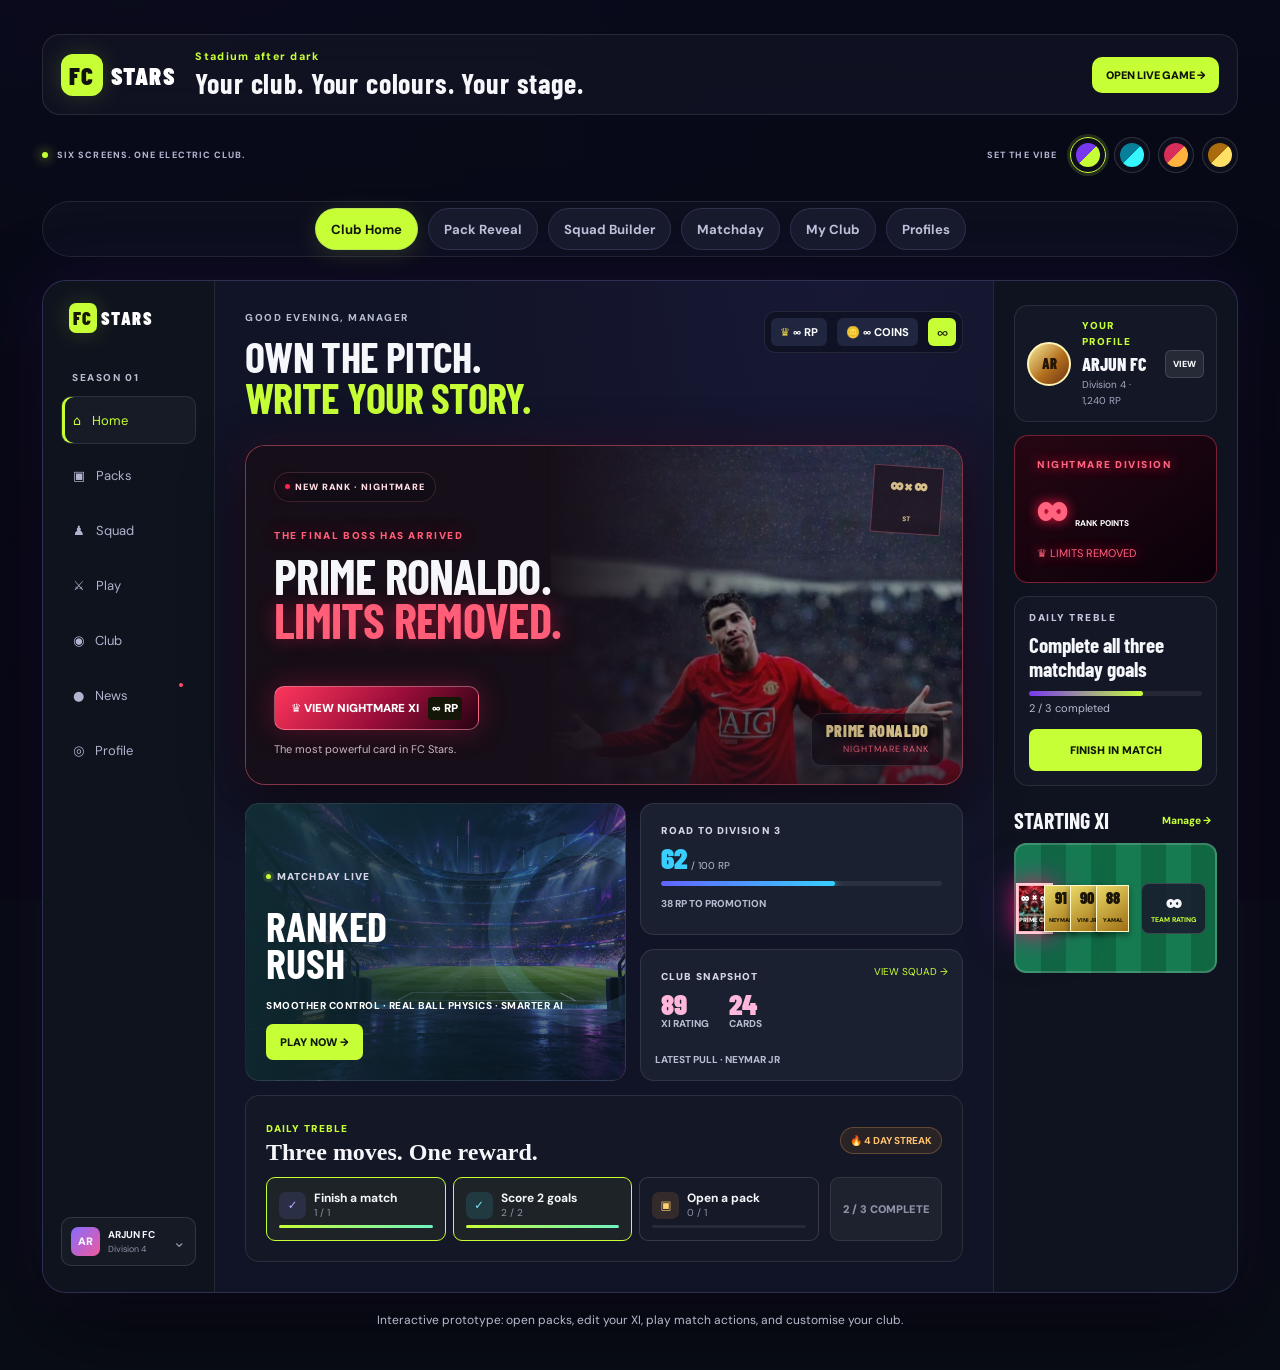
==== commit 441e2c6f: "Polish game and prototype interfaces and fix interaction bugs" ====
--- a/prototypes.html
+++ b/prototypes.html
@@ -7,6 +7,8 @@
     <link rel="icon" type="image/svg+xml" href="assets/fc-stars-square-icon.svg" />
     <link rel="stylesheet" href="prototype.css?v=20261013-shrine1" />
     <link rel="stylesheet" href="stadium.css?v=20261013-demonbanner1" />
+    <link rel="stylesheet" href="polish.css?v=20261018-polish1" />
+    <meta name="theme-color" content="#101421" />
   </head>
   <body class="prototype-lab">
     <main class="prototype-shell">
@@ -55,12 +57,12 @@
 
         <section class="screen" data-screen-panel="packs">
           <div class="screen-scroll pack-screen">
-            <div class="top-line"><button class="round-btn" data-go="home">‹</button><div><p>AVAILABLE NOW</p><h2>Rising Icons</h2></div><button class="round-btn" data-lab-toast="One guaranteed 82+ player. 5% Icon chance.">ⓘ</button></div>
+            <div class="top-line"><button class="round-btn" data-go="home">‹</button><div><p>AVAILABLE NOW</p><h2>Rising Icons</h2></div><button class="round-btn" data-lab-toast="Demo pack: Neymar, Vinícius, Bellingham or Yamal. Each has a 25% chance.">ⓘ</button></div>
             <div class="pack-stage"><div class="pack-glow"></div><div id="pack" class="pack"><img src="assets/generated/fc-stars-rising-icons-pack.png" alt="Rising Icons card pack"></div></div>
             <div id="revealCard" class="reveal-card" hidden><p>YOU PACKED</p><div id="labRevealRating" class="reveal-rating">91</div><h2 id="labRevealName">NEYMAR JR</h2><span id="labRevealMeta">LW · BRAZIL</span></div>
-            <button id="openPack" class="open-pack">OPEN PACK <span>◆ 75</span></button>
-            <p id="packHint" class="pack-hint">Guaranteed: 1 player rated 82+</p>
-            <div class="odds"><div><span>82–87</span><b>72%</b></div><div><span>88–90</span><b>23%</b></div><div><span>91+</span><b>5%</b></div></div>
+            <button id="openPack" class="open-pack">OPEN PACK <span>DEMO</span></button>
+            <p id="packHint" class="pack-hint">Demo pack · four players, equal chances</p>
+            <div class="odds"><div><span>88–89</span><b>50%</b></div><div><span>90</span><b>25%</b></div><div><span>91</span><b>25%</b></div></div>
           </div>
           <nav class="bottom-nav"><button data-go="home">⌂<span>Home</span></button><button data-go="packs" class="selected">▣<span>Packs</span></button><button data-go="squad">♟<span>Squad</span></button><button data-go="club">◉<span>Club</span></button><button data-go="profile">◎<span>Profile</span></button></nav>
         </section>
@@ -131,7 +133,7 @@
       <p class="lab-note">Interactive prototype: open packs, edit your XI, play match actions, and customise your club.</p>
       <div id="labToast" class="prototype-toast" role="status" aria-live="polite"></div>
     </main>
-    <script src="prototype.js?v=20261013-demonbanner1"></script>
-    <script src="stadium.js?v=20261012-nightmare1"></script>
+    <script src="prototype.js?v=20261018-polish1"></script>
+    <script src="stadium.js?v=20261018-polish1"></script>
   </body>
 </html>
--- a/polish.css
+++ b/polish.css
@@ -0,0 +1,200 @@
+/* Shared visual system for the live game and the interactive prototype. */
+body:is(.fc-stars-prototype-mode, .prototype-lab) {
+  --surface: #141725;
+  --surface-raised: #1b2031;
+  --quiet: #b5bed0;
+  --edge: #ffffff18;
+  background: radial-gradient(ellipse at 10% 0%, #31224b55, transparent 45%), #090d15;
+  color: #f6f7fb;
+  font-family: "DM Sans", system-ui, sans-serif;
+  -webkit-font-smoothing: antialiased;
+}
+body :is(button, a, input, select):focus-visible { outline: 3px solid var(--club-accent, #c7ff37); outline-offset: 4px; }
+body :is(button, input, select) { -webkit-tap-highlight-color: transparent; }
+body button:disabled { cursor: default; opacity: .55; }
+[hidden] { display: none !important; }
+.desktop-prototype { background: #101421; border-color: var(--edge); box-shadow: 0 24px 100px #0004; }
+.desktop-rail { background: #10131ed9; border-right-color: var(--edge); padding: 26px 18px; }
+.desktop-rail > button { font-size: 13px; min-height: 48px; border-radius: 10px; }
+.desktop-rail > p { font-size: 10px; letter-spacing: .16em; color: var(--quiet); }
+.desktop-rail > button.rail-active { background: #ffffff09; border-color: #ffffff18; color: var(--club-accent); box-shadow: inset 3px 0 var(--club-accent); }
+.desktop-logo { gap: 5px; }
+.desktop-main { min-width: 0; padding: 30px; }
+.desktop-top { gap: 20px; margin-bottom: 26px; }
+.desktop-top h2 { font-family: "Barlow Condensed", Impact, sans-serif; font-size: clamp(32px, 3.3vw, 50px); font-weight: 700; line-height: .98; letter-spacing: -.015em; }
+.desktop-top p { color: var(--quiet); font-size: 10px; letter-spacing: .15em; margin-bottom: 12px; }
+.desktop-balance { background: #090d1780; border: 1px solid var(--edge); padding: 6px; border-radius: 12px; }
+.balance-score { background: #ffffff06; min-width: 80px; }
+.balance-score b { font-size: 18px; font-variant-numeric: tabular-nums; }
+.balance-score small { font-size: 9px; color: var(--quiet); }
+.dashboard-actions button { min-height: 38px; padding: 9px 14px; font-size: 10px; }
+.desktop-side { padding: 24px 20px; border-left-color: var(--edge); background: #0e121b50; }
+.desktop-profile-card, .desktop-rank, .desktop-mission { background: var(--surface); border-color: var(--edge); box-shadow: none; border-radius: 14px; }
+.desktop-profile-card h3 { font-size: 18px; overflow-wrap: anywhere; }
+.desktop-profile-card p, .desktop-profile-card small { font-size: 10px; line-height: 1.6; }
+.desktop-rank { padding: 22px; }
+.desktop-rank p, .desktop-mission p { font-size: 10px; }
+.desktop-rank i, .desktop-mission small { color: var(--quiet); font-size: 11px; }
+.desktop-mission h3 { font-size: 21px; line-height: 1.15; }
+.desktop-mission button { min-height: 42px; font-size: 11px; }
+.desktop-hero.nightmare-hero { isolation: isolate; height: auto !important; min-height: 340px; border: 1px solid #ff657d45; border-radius: 18px; background: #23121e !important; padding: 32px; }
+.desktop-hero.nightmare-hero::before { content: ""; display: block; position: absolute; inset: 0; z-index: -1; opacity: 1; transform: none; background: linear-gradient(90deg, #160e18 40%, #160e18cc 52%, #160e1855 72%, #160e1822); }
+.desktop-hero.nightmare-hero::after { display: none; }
+.desktop-hero.nightmare-hero::before { animation: none; mix-blend-mode: normal; filter: none; }
+.nightmare-hero .hero-player > span { animation: none; }
+.desktop-side .side-heading h3 { font-size: 22px; }
+.nightmare-hero .desktop-hero-copy { position: relative; z-index: 3; width: 66%; max-width: 66%; }
+.nightmare-hero .hero-live { font-size: 9px; padding: 8px 10px; background: #100c16aa; border: 1px solid #ff8ba42e; }
+.nightmare-hero .desktop-hero-copy > p { font-size: 10px; letter-spacing: .16em; margin: 18px 0 12px; }
+.nightmare-hero h3 { font-family: "Barlow Condensed", Impact, sans-serif; font-size: clamp(35px, 3.6vw, 54px); font-weight: 700; line-height: .96; letter-spacing: -.015em; margin: 0; }
+.nightmare-hero .desktop-hero-copy > button { min-height: 44px; margin-top: 23px; font-size: 11px; padding: 12px 16px; border-radius: 8px; box-shadow: none; }
+.nightmare-hero .hero-player { position: absolute; inset: 0 0 0 auto; width: 58%; height: 100%; z-index: -2; border: 0; }
+.nightmare-hero .hero-player::after { background: linear-gradient(0deg, #160e18c0, transparent 45%); }
+.nightmare-hero .hero-player > img { width: 100%; height: 100%; object-fit: cover; object-position: center 38%; opacity: .95; }
+.nightmare-hero .hero-player > span { top: 20px; right: 20px; width: 70px; height: 68px; background: #211521c9; border: 1px solid #ff8ba466; box-shadow: none; color: #ffe4a1; }
+.nightmare-hero .hero-player > span b { font-size: 20px; }
+.nightmare-hero .hero-player > strong { bottom: 18px; right: 18px; font-size: 16px; background: #110c16b3; border-color: #ffffff20; }
+.nightmare-hero .hero-player > strong small { font-size: 9px; }
+.stadium-hero-note { font-size: 11px; color: #ccb5c5; margin-top: 12px; }
+.home-command-grid { gap: 14px; grid-template-rows: repeat(2, 132px); margin-top: 18px; }
+.home-command-grid > * { border-radius: 14px; padding: 20px; border-color: var(--edge); }
+.home-arena-card { background: linear-gradient(105deg, #102c33f5, #10202d80), url("assets/generated/fc-stars-stadium-v2.png") center / cover; box-shadow: none; }
+.home-arena-card b { font-size: 42px; font-weight: 700; margin-top: 24px; }
+.home-arena-card small { font-size: 10px; line-height: 1.7; }
+.home-arena-card em { left: 20px; bottom: 20px; font-size: 11px; padding: 11px 14px; }
+.home-card-kicker { font-size: 10px; letter-spacing: .11em; }
+.home-progress-card, .home-club-card { background: var(--surface-raised); }
+.home-progress-card > div b, .home-club-card > div b { font-size: 29px; }
+.home-progress-card > div small, .home-progress-card > small, .home-club-card > div small, .home-club-card > p { font-size: 10px; color: var(--quiet); }
+.home-club-card > button { font-size: 10px; }
+.daily-hub { background: var(--surface); border-color: var(--edge); padding: 20px; border-radius: 14px; }
+.daily-hub header h3 { font-size: 24px; font-weight: 600; }
+.daily-hub header span, .daily-hub header > b { font-size: 10px; }
+.daily-quest-grid article { padding: 12px; background: #ffffff03; }
+.daily-quest-grid article span b { font-size: 12px; }
+.daily-quest-grid article small { font-size: 10px; }
+.daily-hub > button { min-height: 44px; font-size: 11px; }
+.workspace-card { background: var(--surface); border-color: var(--edge); border-radius: 18px; padding: 28px; }
+.workspace-heading h3, .workspace-copy h3, .side-heading h3 { font-family: "Barlow Condensed", Impact, sans-serif; font-size: 42px; font-weight: 700; line-height: 1; }
+.workspace-heading > p, .workspace-copy > p, .side-heading p { font-size: 11px; letter-spacing: .12em; }
+.workspace-heading > span, .workspace-copy > span, .squad-tip { font-size: 13px; line-height: 1.7; color: var(--quiet); }
+.workspace-copy > small { font-size: 11px; line-height: 1.7; }
+.pack-odds { gap: 18px; }
+.pack-odds span { font-size: 10px; line-height: 1.6; }
+.pack-odds span b { font-size: 24px; }
+.workspace-copy > button { min-height: 48px; padding: 14px 20px; font-size: 12px; }
+.workspace-pack-art { border-radius: 16px; box-shadow: none; }
+.desktop-mode { min-width: 0; border-radius: 14px; padding: 20px; box-shadow: none; }
+.desktop-mode.ranked { background: linear-gradient(145deg, #43334b, #261c31); }
+.desktop-mode.draft { background: linear-gradient(145deg, #233b5c, #19273c); }
+.desktop-mode.friendly { background: linear-gradient(145deg, #1c4445, #152e32); }
+.desktop-mode > i { color: var(--club-accent); font-size: 25px; }
+.desktop-mode > b { font-size: 29px; font-weight: 600; }
+.desktop-mode > span, .desktop-mode > small { font-size: 10px; line-height: 1.6; }
+.desktop-mode > em { font-size: 11px; }
+.club-banner { padding: 30px; border-radius: 14px; }
+.club-banner > b { font-size: 36px; overflow-wrap: anywhere; }
+.club-banner > span, .club-banner > small { font-size: 12px; }
+.club-record small { font-size: 10px; }
+.profile-showcase-card { border: 1px solid var(--edge); border-radius: 18px; }
+.profile-section-heading h3 { font-size: 23px; }
+.profile-viewing-note { font-size: 12px; line-height: 1.7; }
+.prototype-toast { bottom: 24px; max-width: calc(100% - 32px); font-size: 13px; line-height: 1.5; padding: 14px 20px; background: #1a2433; border-color: #ffffff30; box-shadow: 0 12px 40px #0008; }
+.prototype-modal-card { max-height: calc(100dvh - 40px); overflow-y: auto; }
+.prototype-settings-card { border: 1px solid var(--edge); border-radius: 18px; padding: 30px; background: var(--surface); }
+.prototype-settings-card label { font-size: 12px; }
+.prototype-settings-card input { min-height: 48px; font-size: 15px; border: 1px solid #ffffff24; border-radius: 8px; }
+.prototype-modal-close { min-width: 44px; min-height: 44px; }
+.prototype-pack-portrait { display: block; width: 128px; height: 140px; object-fit: cover; object-position: top; border-radius: 14px; margin: 12px auto; border: 1px solid #ffffff30; }
+.squad-overview { position: relative; margin-top: 24px; padding: 22px 12px; border-radius: 14px; border: 1px solid #78e5b42b; background: repeating-linear-gradient(0deg, #ffffff03 0 44px, transparent 44px 88px), #102d29; }
+.squad-overview::before { content: ""; position: absolute; inset: 12px; border: 1px solid #ffffff16; border-radius: 4px; pointer-events: none; }
+.squad-row { display: flex; justify-content: center; gap: 10px; position: relative; margin: 8px 0; }
+.squad-player { position: relative; width: min(22%, 112px); min-height: 112px; padding: 9px 6px; border: 1px solid #ffffff28; border-radius: 10px; background: linear-gradient(150deg, #2a3b45, #101e29); box-shadow: 0 4px 10px #0003; text-align: center; transition: transform .18s, border-color .18s; }
+.squad-player:hover { transform: translateY(-3px); border-color: var(--club-accent); }
+.squad-player img { width: 44px; height: 44px; border-radius: 50%; object-fit: cover; object-position: top; margin: 5px auto 3px; display: block; }
+.squad-player > b { display: block; font-size: 19px; line-height: 1.2; color: #fff0b8; }
+.squad-player > small { display: block; font-size: 9px; color: #a7c9be; letter-spacing: .1em; }
+.squad-player > span { display: block; font-size: 10px; font-weight: 700; line-height: 1.3; overflow-wrap: anywhere; }
+.squad-player.is-captain { border-color: #ffb58a; background: linear-gradient(150deg, #49283c, #211c2a); }
+.squad-metrics { gap: 10px; }
+.squad-metrics > span { border: 1px solid var(--edge); border-radius: 10px; padding: 12px; background: #ffffff03; }
+.squad-metrics small { font-size: 10px; }
+.squad-metrics b { font-size: 25px; }
+.squad-inspector { margin-top: 16px; padding: 16px; border-radius: 10px; background: #ffffff06; color: var(--quiet); font-size: 13px; line-height: 1.6; }
+.prototype-link { display: block; color: var(--quiet); font-size: 11px; text-decoration: none; padding: 14px 12px; margin-top: auto; }
+.prototype-link:hover { color: var(--club-accent); }
+.prototype-pitch-toolbar { gap: 16px; }
+.prototype-pitch-toolbar button { min-height: 44px; font-size: 12px; }
+#prototypeMatchHost .match-controls { border: 1px solid #ffffff16; border-radius: 0 0 14px 14px; }
+#prototypeMatchHost .match-control-btn { min-height: 50px; font-size: 11px; }
+#prototypeMatchHost .match-player-hud { font-size: 11px; }
+.lab-header h1 { font-size: 28px; }
+.lab-note { font-size: 12px; color: var(--quiet); }
+.prototype-tabs { gap: 8px; }
+.prototype-tabs .tab { min-height: 42px; }
+.phone { border-color: #2a3041; box-shadow: 0 22px 70px #0006; }
+.phone .screen { background: #111725; }
+.phone .screen-scroll { scrollbar-width: thin; scrollbar-color: #555c70 transparent; }
+.phone .mission-card, .phone .achievement-card { background: #1b2435; border-color: var(--edge); }
+.phone .bottom-nav { background: #111725ed; border-top: 1px solid var(--edge); }
+.phone .bottom-nav button { min-height: 48px; }
+.phone .joystick { touch-action: none; }
+@media (min-width: 1101px) {
+  body.fc-stars-prototype-mode .desktop-prototype, body.prototype-lab .desktop-prototype { grid-template-columns: 172px minmax(0, 1fr) 244px; }
+  body.fc-stars-prototype-mode .desktop-prototype.prototype-non-home { grid-template-columns: 172px minmax(0, 1fr); }
+}
+@media (min-width: 800px) and (max-width: 1100px) {
+  .desktop-main { padding: 24px; }
+  .desktop-hero.nightmare-hero { padding: 26px; }
+}
+@media (max-width: 799px) {
+  body.fc-stars-prototype-mode { padding-bottom: 82px; }
+  body.fc-stars-prototype-mode .desktop-rail { position: fixed; z-index: 35; bottom: 0; left: 0; right: 0; top: auto; display: grid; grid-template-columns: repeat(6, minmax(0, 1fr)); gap: 0; padding: 6px 4px max(8px, env(safe-area-inset-bottom)); height: auto; background: #101725f5; backdrop-filter: blur(18px); border: 0; border-top: 1px solid #ffffff20; }
+  body.fc-stars-prototype-mode .desktop-rail > :not(button) { display: none; }
+  body.fc-stars-prototype-mode .desktop-rail > button { width: auto; min-width: 0; min-height: 48px; margin: 0; padding: 7px 2px; display: flex; flex-direction: column; justify-content: center; gap: 4px; font-size: 15px; border: 0; box-shadow: none; }
+  body.fc-stars-prototype-mode .desktop-rail > button span { display: block; font-size: 10px; }
+  body.fc-stars-prototype-mode .desktop-main { padding: 18px 14px; }
+  body.fc-stars-prototype-mode .desktop-prototype { overflow: visible; }
+  body.fc-stars-prototype-mode .desktop-top { gap: 18px; }
+  body.fc-stars-prototype-mode .desktop-top h2 { font-size: 36px; }
+  body.fc-stars-prototype-mode .desktop-hero.nightmare-hero { min-height: 300px; height: auto; padding: 22px 18px; margin-top: 0; }
+  .nightmare-hero .desktop-hero-copy { width: 85%; max-width: 85%; }
+  body.fc-stars-prototype-mode .nightmare-hero h3 { font-size: 39px; }
+  .nightmare-hero .hero-player { width: 70%; opacity: .65; }
+  .nightmare-hero .hero-player > strong, .nightmare-hero .hero-player > span { display: none; }
+  .nightmare-hero .desktop-hero-copy > p { font-size: 9px; }
+  .home-command-grid { grid-template-rows: 228px auto; }
+  .home-command-grid > * { padding: 16px; }
+  .home-progress-card, .home-club-card { min-height: 155px; }
+  .home-card-kicker { font-size: 9px; line-height: 1.6; }
+  .home-club-card > div { gap: 14px; }
+  .home-club-card > button { margin-top: 14px; }
+  .daily-hub { padding: 16px; }
+  .daily-hub header h3 { font-size: 22px; }
+  .workspace-card { padding: 20px 16px; }
+  .workspace-copy > span { font-size: 13px; }
+  .desktop-modes { grid-template-columns: 1fr; }
+  .desktop-mode { min-height: 205px; }
+  .squad-overview { padding: 12px 4px; }
+  .squad-row { gap: 5px; }
+  .squad-player { min-height: 100px; padding: 7px 3px; width: 23%; }
+  .squad-player > span { font-size: 9px; }
+  .squad-player img { width: 35px; height: 35px; }
+  .squad-player > b { font-size: 17px; }
+  .squad-metrics > span { padding: 10px 7px; }
+  .squad-metrics small { font-size: 9px; }
+  .squad-metrics b { font-size: 22px; }
+  .squad-workspace .side-heading { align-items: start; gap: 10px; }
+  .squad-workspace .side-heading button { font-size: 10px; min-height: 40px; }
+  .prototype-toast { bottom: calc(80px + env(safe-area-inset-bottom)); }
+  .prototype-pitch-toolbar { flex-wrap: wrap; }
+  .prototype-pitch-toolbar-actions { flex-wrap: wrap; }
+  body.prototype-lab .prototype-shell { padding: 20px 12px; }
+  .prototype-lab .prototype-tabs { flex-wrap: nowrap; overflow-x: auto; justify-content: start; padding-bottom: 8px; }
+  .prototype-lab .tab { flex-shrink: 0; }
+  .prototype-lab .phone { width: min(100%, 420px); }
+  .prototype-settings-card input { font-size: 16px; }
+}
+@media (prefers-reduced-motion: reduce) {
+  *, *::before, *::after { scroll-behavior: auto !important; animation-duration: .01ms !important; animation-iteration-count: 1 !important; transition-duration: .01ms !important; }
+}
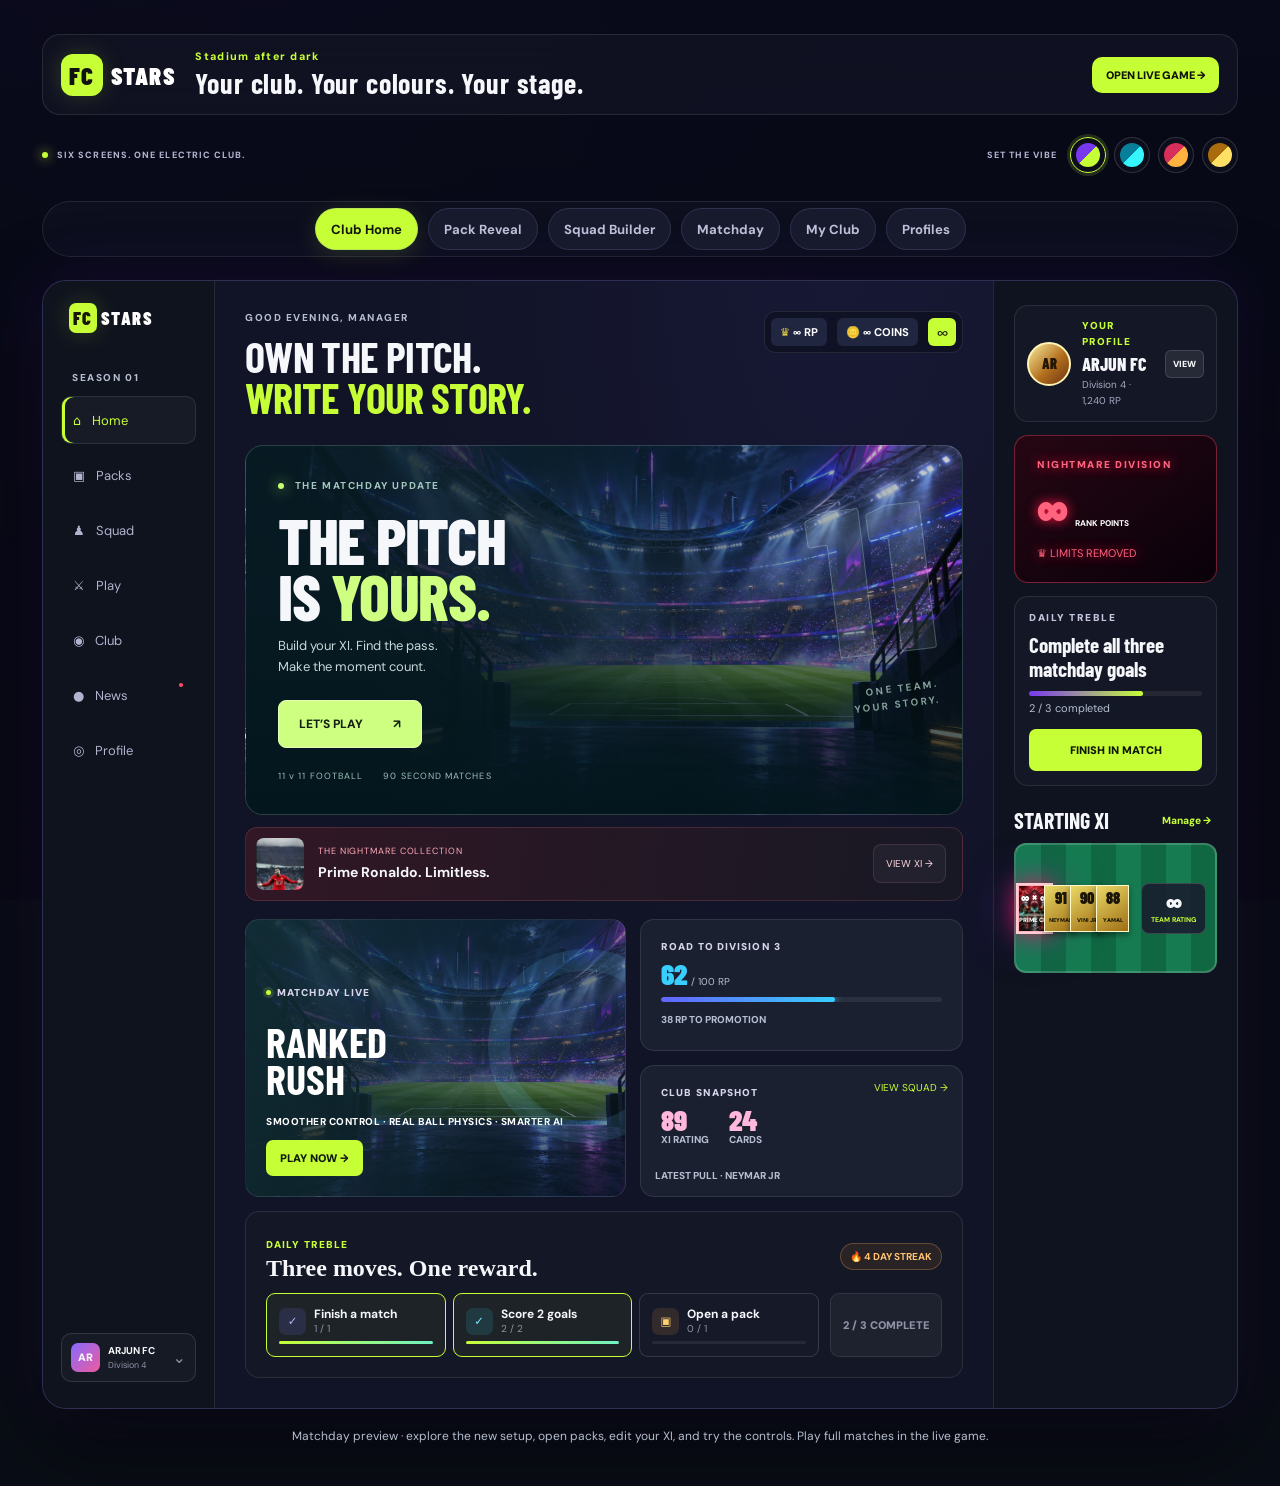
==== commit 1c9cb369: "Upgrade FC Stars matchday experience and stadium rendering" ====
--- a/prototypes.html
+++ b/prototypes.html
@@ -6,9 +6,10 @@
     <title>FC Stars — Prototype Lab</title>
     <link rel="icon" type="image/svg+xml" href="assets/fc-stars-square-icon.svg" />
     <link rel="stylesheet" href="prototype.css?v=20261013-shrine1" />
-    <link rel="stylesheet" href="stadium.css?v=20261013-demonbanner1" />
+    <link rel="stylesheet" href="stadium.css?v=20261024-matchday1" />
     <link rel="stylesheet" href="polish.css?v=20261018-polish1" />
     <meta name="theme-color" content="#101421" />
+    <link rel="stylesheet" href="matchday.css?v=20261024-matchday1" />
   </head>
   <body class="prototype-lab">
     <main class="prototype-shell">
@@ -38,7 +39,7 @@
           <div class="screen-scroll">
             <div class="home-hero">
               <div class="hero-nav"><button id="labMenuButton" class="round-btn" aria-label="Open menu">☰</button><strong>FC STARS</strong><button id="labThemeButton" class="round-btn" aria-label="Change club glow">✦</button></div>
-              <div class="hero-copy"><p>SEASON 01 · RISING ICONS</p><h2>Your club is<br><em>on fire.</em></h2><span class="streak">⚡ 4 match win streak</span></div>
+              <div class="hero-copy"><p>THE MATCHDAY UPDATE</p><h2>The pitch<br>is <em>yours.</em></h2><button class="md-primary" data-matchday-setup="Quick Match">SET UP A MATCH ↗</button></div>
               <div class="hero-orb orb-one"></div><div class="hero-orb orb-two"></div>
             </div>
             <div id="labMenu" class="lab-menu" hidden><button data-go="packs">Open a pack</button><button data-go="squad">Manage XI</button><button data-go="club">Club identity</button><button data-go="profile">Manager profiles</button></div>
@@ -130,10 +131,12 @@
           <div class="side-heading"><h3>Starting XI</h3><button data-lab-desktop-view="squad">Manage →</button></div><section class="desktop-xi"><div class="nightmare-mini"><b>∞ × ∞</b><span>PRIME CR7</span></div><div><b>91</b><span>NEYMAR</span></div><div><b>90</b><span>VINI JR</span></div><div><b>88</b><span>YAMAL</span></div><strong>∞<small>TEAM RATING</small></strong></section>
         </aside>
       </section>
-      <p class="lab-note">Interactive prototype: open packs, edit your XI, play match actions, and customise your club.</p>
+      <p class="lab-note">Matchday preview · explore the new setup, open packs, edit your XI, and try the controls. Play full matches in the live game.</p>
       <div id="labToast" class="prototype-toast" role="status" aria-live="polite"></div>
     </main>
-    <script src="prototype.js?v=20261018-polish1"></script>
+    <script src="matchday-core.js?v=20261024-matchday1"></script>
+    <script src="matchday.js?v=20261024-matchday1"></script>
+    <script src="prototype.js?v=20261024-matchday1"></script>
     <script src="stadium.js?v=20261018-polish1"></script>
   </body>
 </html>
--- a/stadium.css
+++ b/stadium.css
@@ -616,6 +616,171 @@
 #prototypeMatchHost .match-control-btn.switch { background: #29445d; }
 #prototypeMatchHost .match-joystick-ring { border-color: #a597ff70; box-shadow: 0 0 25px #8260ff25; }
 
+/* Matchday 3.0 — broadcast framing, stronger depth and cleaner controls. */
+#prototypeMatchOverlay {
+  background:
+    radial-gradient(ellipse at 50% -10%,#275b8050,transparent 48%),
+    radial-gradient(ellipse at 10% 100%,#64284b32,transparent 42%),
+    linear-gradient(180deg,#07121c,#070914 72%);
+}
+#prototypeMatchOverlay .prototype-pitch-toolbar {
+  background:#08111ed4;
+  border:1px solid #7cbcff31;
+  border-radius:14px;
+  box-shadow:0 12px 40px #0007,inset 0 1px #ffffff18;
+  padding:10px 14px;
+}
+#prototypeMatchOverlay .prototype-pitch-toolbar p { color:#70d9ff;letter-spacing:.18em; }
+#prototypeMatchOverlay .prototype-pitch-toolbar button { background:#ffffff0d;border:1px solid #ffffff22;border-radius:9px; }
+#prototypeMatchHost .match-panel {
+  background:linear-gradient(165deg,#131e33f5,#0a111ff7 65%,#111326f7);
+  border:1px solid #78b7ff4a;
+  border-radius:18px;
+  box-shadow:0 24px 70px #0009,0 0 38px #2376b31f,inset 0 1px #ffffff20;
+  padding:14px;
+}
+#prototypeMatchHost .match-scoreboard {
+  background:linear-gradient(90deg,#1b55a12e,#070c16d9 32% 68%,#a4214b2b);
+  border:1px solid #ffffff1f;
+  border-radius:13px;
+  min-height:62px;
+  overflow:hidden;
+  padding:8px 16px;
+  position:relative;
+}
+#prototypeMatchHost .match-scoreboard::before,
+#prototypeMatchHost .match-scoreboard::after {
+  bottom:0;
+  content:"";
+  height:3px;
+  position:absolute;
+  width:38%;
+}
+#prototypeMatchHost .match-scoreboard::before { background:linear-gradient(90deg,#33b5ff,transparent);left:0; }
+#prototypeMatchHost .match-scoreboard::after { background:linear-gradient(90deg,transparent,#ff416f);right:0; }
+#prototypeMatchHost .match-scoreboard span {
+  color:#f2f7ff;
+  font:850 clamp(.65rem,1vw,.82rem) "DM Sans",system-ui;
+  letter-spacing:.08em;
+  text-shadow:0 2px 8px #000;
+}
+#prototypeMatchHost .match-scoreboard span:first-child { text-align:right; }
+#prototypeMatchHost .match-scoreboard span:last-child { text-align:left; }
+#prototypeMatchHost .match-scoreboard strong {
+  background:#03070dcc;
+  border:1px solid #ffffff26;
+  border-radius:8px;
+  box-shadow:inset 0 0 18px #ffffff09,0 5px 18px #0008;
+  color:#fff;
+  font:900 1.72rem/1 "Barlow Condensed",system-ui;
+  min-width:104px;
+  padding:7px 14px;
+  text-shadow:0 0 18px #8fe8ff5c;
+}
+#prototypeMatchHost .match-score-center time { color:#aee7d0;font-size:.66rem;font-weight:850;letter-spacing:.16em; }
+#prototypeMatchHost .match-scene {
+  background:#06120f;
+  border:1px solid #a9d9ca57;
+  border-radius:16px;
+  box-shadow:0 18px 45px #0008,0 0 0 1px #ffffff0b,inset 0 0 38px #0008;
+  isolation:isolate;
+}
+#prototypeMatchHost .match-scene::before {
+  background:radial-gradient(ellipse at 50% 52%,transparent 52%,rgba(0,0,0,.48) 100%);
+  content:"";
+  inset:0;
+  pointer-events:none;
+  position:absolute;
+  z-index:2;
+}
+#prototypeMatchHost .match-scene::after {
+  background:linear-gradient(180deg,rgba(120,205,255,.08),transparent 13%,transparent 87%,rgba(0,0,0,.28));
+  content:"";
+  inset:0;
+  pointer-events:none;
+  position:absolute;
+  z-index:2;
+}
+#prototypeMatchHost .match-canvas { filter:saturate(1.1) contrast(1.035); }
+#prototypeMatchHost .scene-goal-text {
+  background:linear-gradient(90deg,transparent,#081019d9 23% 77%,transparent);
+  color:#fff;
+  font:950 clamp(1.6rem,4vw,3.6rem)/1 "Barlow Condensed",system-ui;
+  left:0;
+  letter-spacing:.16em;
+  padding:14px;
+  right:0;
+  text-shadow:0 0 12px #fff,0 0 32px #41d6ff,0 3px 8px #000;
+  top:42%;
+  z-index:4;
+}
+#prototypeMatchHost .match-player-hud {
+  background:#07111cba;
+  border:1px solid #ffffff17;
+  border-radius:10px;
+  min-height:35px;
+  padding:6px 10px;
+}
+#prototypeMatchHost .match-player-hud > span:first-child i {
+  animation:matchControlledPulse 1.5s ease-in-out infinite;
+  background:#ffdc57;
+  box-shadow:0 0 0 4px #ffdc5720,0 0 16px #ffdc57;
+}
+#prototypeMatchHost .match-stamina > i,
+#prototypeMatchHost .match-shot-meter i { background:#02070bbf;border:1px solid #ffffff16;height:8px; }
+#prototypeMatchHost .match-stamina b { background:linear-gradient(90deg,#27d89d,#bffb68);box-shadow:0 0 9px #38e6aa; }
+#prototypeMatchHost .match-controls {
+  background:linear-gradient(180deg,#ffffff05,#02070d52);
+  border:1px solid #ffffff10;
+  border-radius:14px;
+  padding:12px 12px 22px;
+}
+#prototypeMatchHost .match-joystick-ring {
+  background:radial-gradient(circle,#1b2b47 0 24%,#10182ce6 25% 54%,#5576a33d 55% 58%,#080d19e6 59%);
+  border:1px solid #9bbcff80;
+  box-shadow:0 0 0 5px #6f8cff0d,0 9px 22px #0008,inset 0 0 24px #6b91db25;
+}
+#prototypeMatchHost .match-joystick-knob {
+  background:radial-gradient(circle at 36% 30%,#fff,#acc9ec 48%,#526c91);
+  border:1px solid #d8ecff;
+  box-shadow:0 5px 12px #0008,0 0 15px #86bfff4a;
+}
+#prototypeMatchHost .match-control-btn {
+  border-radius:10px;
+  box-shadow:inset 0 1px #ffffff30,0 7px 15px #0005;
+  min-height:50px;
+  position:relative;
+  transition:filter .15s ease,transform .15s ease,box-shadow .15s ease;
+}
+#prototypeMatchHost .match-control-btn:hover { filter:brightness(1.18);transform:translateY(-2px); }
+#prototypeMatchHost .match-control-btn kbd { background:#02050a66;border:1px solid #ffffff1b;color:#dbe9f5; }
+#prototypeMatchHost .match-control-btn.shoot { background:linear-gradient(145deg,#f1396f,#9b194f);box-shadow:inset 0 1px #ffffff35,0 0 22px #ff2c6b38,0 7px 15px #0005; }
+#prototypeMatchHost .match-control-btn.sprint { background:linear-gradient(145deg,#e5a72f,#8e5610); }
+#prototypeMatchHost .match-control-btn.tackle { background:linear-gradient(145deg,#7e4cba,#45206b); }
+#prototypeMatchHost .match-control-btn.dribble { background:linear-gradient(145deg,#3e68d1,#283687); }
+#prototypeMatchHost .match-control-btn.through,
+#prototypeMatchHost .match-control-btn.cross { background:linear-gradient(145deg,#268a96,#155365); }
+#prototypeMatchHost .match-control-btn.switch { background:linear-gradient(145deg,#405e79,#263749); }
+#prototypeMatchHost .match-control-btn.shoot.is-charging { animation:matchCharge .65s ease-in-out infinite alternate; }
+#prototypeMatchHost .match-shot-meter { color:#b8c7d6;font-size:.58rem;left:116px;right:12px; }
+#prototypeMatchHost .match-shot-meter b { background:linear-gradient(90deg,#29e1a3 0 46%,#ffd74e 66%,#ff3c62 100%);box-shadow:0 0 12px currentColor; }
+@keyframes matchControlledPulse { 50% { box-shadow:0 0 0 7px #ffdc5700,0 0 22px #ffdc57;transform:scale(1.12); } }
+@keyframes matchCharge { to { filter:brightness(1.28);box-shadow:inset 0 1px #fff5,0 0 34px #ff2c6b85,0 8px 18px #0006;transform:translateY(-2px) scale(1.025); } }
+
+@media (max-width:600px) {
+  #prototypeMatchHost .match-scoreboard { min-height:52px;padding:6px 8px; }
+  #prototypeMatchHost .match-scoreboard strong { font-size:1.4rem;min-width:82px;padding-inline:8px; }
+  #prototypeMatchHost .match-controls { padding:9px 8px 21px; }
+  #prototypeMatchHost .match-control-btn { border-radius:8px;min-height:46px; }
+  #prototypeMatchHost .scene-goal-text { top:38%; }
+}
+
+@media (prefers-reduced-motion:reduce) {
+  #prototypeMatchHost .match-player-hud > span:first-child i,
+  #prototypeMatchHost .match-control-btn.shoot.is-charging { animation:none; }
+  #prototypeMatchHost .match-control-btn { transition:none; }
+}
+
 /* Short, finite celebrations never intercept gameplay input. */
 .stadium-confetti { inset: 0; overflow: hidden; pointer-events: none; position: fixed; z-index: 200; }
 .stadium-confetti i { animation: stadium-confetti-fall 1.5s cubic-bezier(.15,.55,.35,1) both; background: var(--confetti-color); height: 12px; left: var(--confetti-left); position: absolute; top: 28%; width: 6px; }
--- a/matchday.css
+++ b/matchday.css
@@ -0,0 +1,110 @@
+.md-eyebrow { display:block; font:700 10px/1.5 "DM Sans",sans-serif; letter-spacing:.16em; color:#a5c9bd; }
+.md-eyebrow i { display:inline-block; width:6px; height:6px; margin-right:7px; border-radius:50%; background:#c7ff72; box-shadow:0 0 14px #bfff66; }
+.md-hero { position:relative; isolation:isolate; overflow:hidden; border:1px solid #bbf4de2e; border-radius:18px; padding:32px; background:linear-gradient(90deg,#071b23f5 4%,#0a2026c9 42%,#10232a33),url('assets/generated/fc-stars-stadium-v2.png') center/cover; min-height:340px; }
+.md-hero::after { content:''; position:absolute; inset:0; z-index:-1; background:linear-gradient(0deg,#03161df2,transparent 60%); }
+.md-hero-content { position:relative; z-index:1; }
+.md-hero h3 { margin:19px 0 12px; font:800 clamp(48px,5vw,72px)/.88 "Barlow Condensed",Impact,sans-serif; letter-spacing:-.02em; }
+.md-hero h3 em { color:#ceff80; font-style:normal; }
+.md-hero p { font-size:13px; line-height:1.6; color:#c8d8d9; margin:0 0 22px; }
+button.md-primary { display:inline-flex; align-items:center; justify-content:space-between; gap:30px; min-height:48px; padding:14px 20px; background:#ceff80; color:#142014; border:1px solid #e0ffb5; border-radius:8px; font:800 12px/1.4 "DM Sans",sans-serif; text-decoration:none; transition:background .18s,transform .18s; }
+button.md-primary:hover { background:#e1ffad; transform:translateY(-1px); }
+.md-hero-meta { display:flex; gap:20px; margin-top:22px; color:#9fbeb9; font-size:9px; letter-spacing:.12em; }
+.md-hero-number { position:absolute; right:25px; top:30px; font:800 210px/.9 "Barlow Condensed",Impact,sans-serif; color:#d8ffec15; -webkit-text-stroke:1px #d8ffec45; transform:rotate(-7deg); pointer-events:none; }
+.md-hero-number span { display:block; padding:18px 8px; color:#d8ffec99; -webkit-text-stroke:0; font:700 10px/1.6 "DM Sans",sans-serif; letter-spacing:.22em; text-align:right; }
+.md-spotlight { display:flex; align-items:center; gap:14px; margin-top:12px; padding:10px 16px 10px 10px; border:1px solid #ff84992a; border-radius:12px; background:linear-gradient(100deg,#321725,#171824); }
+.md-spotlight img { width:48px; height:52px; border-radius:8px; object-fit:cover; object-position:50% 20%; }
+.md-spotlight small { display:block; color:#ffaab8; font-size:9px; letter-spacing:.1em; margin-bottom:4px; }
+.md-spotlight b { font-size:14px; }
+.md-spotlight button { margin-left:auto; flex-shrink:0; padding:12px; background:#ffffff0b; color:#ffd6df; border:1px solid #ff99ae22; border-radius:8px; font-size:10px; }
+.md-hub-heading { padding:4px 0 24px; }
+.md-hub-heading h3 { font:700 48px/.97 "Barlow Condensed",Impact,sans-serif; margin:12px 0; }
+.md-hub-heading p { color:#b4c4cd; font-size:13px; line-height:1.6; }
+.md-mode-grid { display:grid; grid-template-columns:repeat(3,minmax(0,1fr)); gap:14px; }
+.md-mode { position:relative; overflow:hidden; text-align:left; border:1px solid #ffffff20; padding:22px; border-radius:16px; min-height:300px; background:#192c36; transition:transform .18s,border-color .18s; }
+.md-mode:hover { transform:translateY(-4px); border-color:#ceff80; }
+.md-mode.ranked { background:linear-gradient(145deg,#43372e,#241f2f); }
+.md-mode.quick { background:linear-gradient(145deg,#194c48,#142b34); }
+.md-mode.friendly { background:linear-gradient(145deg,#2e375e,#1b2436); }
+.md-mode-number { display:block; font:600 48px "Barlow Condensed",sans-serif; color:#ffffff38; margin-bottom:30px; }
+.md-mode small { font-size:10px; letter-spacing:.13em; color:#d2dedb; }
+.md-mode > b { display:block; font:700 clamp(26px,2.5vw,38px)/.96 "Barlow Condensed",sans-serif; margin:15px 0; }
+.md-mode p { font-size:11px; line-height:1.7; color:#b5cad0; min-height:38px; }
+.md-mode em { display:flex; justify-content:space-between; padding-top:18px; border-top:1px solid #ffffff20; font:700 10px "DM Sans",sans-serif; color:#d5ff9c; }
+.md-match-note { display:flex; gap:22px; flex-wrap:wrap; margin:18px 0 30px; color:#a5babd; font-size:11px; }
+.md-history { border:1px solid #ffffff16; border-radius:14px; padding:24px; background:#121c28; margin-top:24px; }
+.md-history header { display:flex; align-items:center; justify-content:space-between; gap:16px; margin-bottom:18px; }
+.md-history header h3 { font:600 28px "Barlow Condensed",sans-serif; margin:7px 0 0; }
+.md-history header > span { color:#869da9; font-size:9px; letter-spacing:.12em; }
+.md-history article { display:flex; align-items:center; gap:16px; padding:14px 0; border-top:1px solid #ffffff12; font-size:13px; }
+.md-history article > div { flex:1; }
+.md-history article small { display:block; color:#98b0bd; font-size:10px; margin-top:4px; }
+.md-history article > span { color:#ceff80; font-size:11px; }
+.md-form { display:grid; place-items:center; width:32px; height:32px; border-radius:7px; background:#ffffff10; color:#d1dbe6; }
+.md-form.win { color:#cfff80; background:#cfff8015; }.md-form.loss { color:#ff9caf; background:#ff9caf15; }
+.md-empty { display:flex; align-items:center; gap:18px; border-top:1px solid #ffffff12; padding-top:22px; }
+.md-empty > span { font-size:32px; color:#a7c3b8; }.md-empty b { font-size:13px; }.md-empty p { color:#9cb1bd; font-size:12px; line-height:1.6; margin:7px 0; }
+.md-dialog { width:min(780px,calc(100% - 32px)); max-width:none; max-height:calc(100dvh - 40px); padding:0; border:1px solid #b9f4de35; border-radius:20px; background:#111d28; color:#f5f8fa; box-shadow:0 32px 120px #000b; font-family:"DM Sans",system-ui,sans-serif; overflow:auto; }
+.md-dialog::backdrop { background:#030b13d9; backdrop-filter:blur(12px); }
+.md-dialog button { cursor:pointer; }.md-dialog button:disabled { cursor:default; }
+.md-dialog .md-dialog-close { position:absolute; top:14px; right:14px; width:40px; height:40px; border-radius:50%; background:#07141bcc; color:white; border:1px solid #ffffff30; font-size:25px; z-index:3; }
+.md-setup-banner { padding:32px; background:linear-gradient(90deg,#0b232ce8,#0a17257a),url('assets/generated/fc-stars-stadium-v2.png') center/cover; border-bottom:1px solid #ffffff1f; }
+.md-setup-banner h2 { font:700 56px/.92 "Barlow Condensed",Impact,sans-serif; margin:18px 0 24px; letter-spacing:-.01em; }
+.md-fixture { display:flex; gap:28px; align-items:center; }
+.md-fixture > span { display:grid; grid-template-columns:38px 1fr; column-gap:12px; align-items:center; flex:1; min-width:0; }
+.md-fixture i { grid-row:span 2; display:grid; place-items:center; width:38px; height:42px; border-radius:8px 8px 14px 14px; font:800 20px "Barlow Condensed",sans-serif; color:#14231b; background:#ceff80; }
+.md-fixture i.opponent { background:#a9becb; color:#223043; }
+.md-fixture b { font-size:12px; overflow-wrap:anywhere; }
+.md-fixture small { color:#9ebbbd; font-size:9px; margin-top:5px; }
+.md-fixture > em { font-style:normal; font-size:12px; color:#7b9b9f; }
+.md-setup-body { padding:28px 32px; }
+.md-difficulty { margin:0; padding:0; border:0; }
+.md-difficulty legend { width:100%; color:#a9c1c7; font-size:10px; font-weight:700; letter-spacing:.12em; margin-bottom:14px; }
+.md-difficulty legend span { float:right; color:#ceff80; font-size:9px; letter-spacing:0; }
+.md-difficulty > div { display:grid; grid-template-columns:repeat(3,minmax(0,1fr)); gap:10px; }
+.md-difficulty button { background:#ffffff04; color:#eff6f8; border:1px solid #ffffff20; padding:16px; border-radius:10px; text-align:left; }
+.md-difficulty button[aria-pressed="true"] { background:#ceff8011; border-color:#ceff80; }
+.md-difficulty b { display:block; font-size:13px; }.md-difficulty small { display:block; font-size:11px; color:#9eb4c2; line-height:1.6; margin-top:8px; }
+.md-options { display:grid; grid-template-columns:1.3fr 1fr; gap:24px; margin:24px 0; align-items:end; }
+.md-options label > span { display:block; font-size:10px; color:#acc0c6; letter-spacing:.1em; margin-bottom:10px; }
+.md-options select { width:100%; padding:12px; min-height:44px; border-radius:8px; border:1px solid #ffffff26; background:#172935; color:#eff7f8; font:12px "DM Sans",sans-serif; }
+.md-options .md-sound { display:flex; align-items:center; gap:12px; min-height:44px; }
+.md-sound input { width:20px; height:20px; accent-color:#ceff80; }.md-options .md-sound > span { font-size:12px; letter-spacing:0; color:#eff7f8; margin:0; }.md-sound small { display:block; color:#96aeb9; font-size:10px; margin-top:4px; }
+.md-kickoff-row { display:flex; justify-content:space-between; gap:20px; align-items:center; border-top:1px solid #ffffff16; padding-top:22px; }
+.md-kickoff-row p { color:#9cb4c0; font-size:11px; line-height:1.8; margin:0; }
+.md-help { border-top:1px solid #ffffff16; margin-top:22px; padding-top:16px; }
+.md-help summary { list-style:none; font-size:12px; color:#a7bdc7; cursor:pointer; padding:6px 0; }.md-help summary span { float:right; font-size:16px; }
+.md-control-guide { text-align:left; padding-top:6px; }.md-control-guide h3 { font:600 26px "Barlow Condensed",sans-serif; margin:8px 0 16px; }.md-control-guide > div { display:grid; grid-template-columns:1fr 1fr; gap:12px; }.md-control-guide span { font-size:11px; color:#bbced5; line-height:1.6; }.md-control-guide kbd { display:inline-block; border:1px solid #ffffff25; background:#ffffff08; padding:3px 7px; margin-right:4px; border-radius:4px; color:white; font:10px "DM Sans",sans-serif; }.md-control-guide p { font-size:11px; line-height:1.7; color:#92aeb8; margin-top:18px; }
+.md-pause { padding:40px; text-align:center; }.md-pause h2 { font:700 60px/.9 "Barlow Condensed",Impact,sans-serif; margin:24px 0; }.md-pause-score { display:flex; justify-content:center; gap:24px; font:700 56px "Barlow Condensed",sans-serif; }.md-pause-score span { color:#5a7681; }.md-pause > p { color:#a1b9c3; font-size:12px; line-height:1.8; margin:12px 0 24px; }
+.md-pause-options { display:flex; justify-content:center; gap:12px; margin:18px 0; }.md-pause-options button { color:#b8d2d8; font-size:11px; background:#ffffff08; padding:12px; border-radius:7px; border:1px solid #ffffff16; }.md-leave { margin-top:24px; padding:12px; font-size:11px; color:#ff9ba9; background:transparent; }
+.md-result { padding:44px; text-align:center; background:radial-gradient(ellipse at 50% 0%,#bbff8010,transparent 55%); }.md-result.loss { background:radial-gradient(ellipse at 50% 0%,#ff7b9b15,transparent 55%); }
+.md-result h2 { font:700 clamp(36px,5vw,60px)/1 "Barlow Condensed",Impact,sans-serif; margin:22px 0 28px; }.md-final-score { display:flex; align-items:center; justify-content:space-between; gap:20px; }.md-final-score > span { flex:1; font-size:11px; color:#adc4ce; overflow-wrap:anywhere; }.md-final-score b { font:700 80px/.9 "Barlow Condensed",sans-serif; white-space:nowrap; }.md-final-score i { color:#587580; font-style:normal; padding:0 16px; }
+.md-rewards { display:grid; grid-template-columns:repeat(3,1fr); gap:8px; margin:30px 0 20px; }.md-rewards span { background:#ffffff04; border:1px solid #ffffff16; border-radius:10px; padding:15px 6px; font-size:9px; color:#9db9c0; letter-spacing:.08em; }.md-rewards b { display:block; color:#d0ff89; font:600 30px "Barlow Condensed",sans-serif; margin-bottom:3px; }
+.md-stat-table > div { display:flex; align-items:center; justify-content:space-between; border-bottom:1px solid #ffffff12; padding:13px 8px; }.md-stat-table span { font-size:10px; color:#99b2bb; letter-spacing:.08em; }.md-stat-table b { width:50px; font-size:15px; font-variant-numeric:tabular-nums; }.md-result-actions { display:flex; justify-content:center; align-items:center; gap:20px; margin-top:26px; }.md-result-actions > button:not(.md-primary) { background:transparent; color:#b3cbd2; font-size:11px; padding:14px; }
+#prototypeMatchHost .match-scene > .md-radar { display:block; position:absolute; top:16px; right:16px; z-index:4; pointer-events:none; width:90px; border:1px solid #b1e5d933; border-radius:7px; overflow:hidden; box-shadow:0 4px 12px #0005; }.md-radar canvas { display:block; width:100%; height:auto; }.md-radar > span { display:block; background:#081b22dd; color:#b8d9d2; text-align:center; font-size:7px; padding:3px; letter-spacing:.12em; }
+.md-live-stats { text-align:center; color:#93b4c0; font-size:9px; letter-spacing:.13em; font-variant-numeric:tabular-nums; padding:2px; }
+#prototypeMatchOverlay .prototype-pitch-toolbar { display:flex; gap:10px; }#prototypeMatchOverlay .prototype-pitch-toolbar > div { margin-right:auto; }#mdPauseButton { color:#ceff80; }
+#prototypeMatchHost .match-scene { min-height:340px; height:min(61vh,620px); }
+#prototypeMatchHost .match-scoreboard { max-width:720px; }
+.md-dialog:focus { outline:none; }
+body:has(.md-dialog[open]) { overflow:hidden; }
+@media (max-width:799px) {
+  .md-hero { min-height:350px; padding:25px 22px; }.md-hero h3 { font-size:62px; }.md-hero-number { right:-15px; top:90px; font-size:170px; }.md-hero-meta { gap:13px; font-size:8px; }
+  .md-spotlight { gap:10px; padding-right:10px; }.md-spotlight small { font-size:8px; }.md-spotlight b { font-size:11px; }.md-spotlight button { padding:10px 6px; font-size:9px; }
+  .md-hub-heading h3 { font-size:40px; }.md-mode-grid { grid-template-columns:1fr; }.md-mode { min-height:220px; padding:22px; }.md-mode-number { position:absolute; right:22px; top:15px; font-size:64px; }.md-mode > b { font-size:36px; }.md-mode p { min-height:0; }.md-mode > em { margin-top:20px; }
+  .md-history { padding:18px; }.md-history article { gap:10px; }.md-history article > span { display:none; }.md-history header > span { font-size:8px; }
+  .md-dialog { width:calc(100% - 16px); max-height:calc(100dvh - 16px); border-radius:15px; }.md-setup-banner { padding:28px 22px 22px; }.md-setup-banner h2 { font-size:48px; }.md-setup-body { padding:22px; }.md-fixture { gap:12px; }.md-fixture > span { grid-template-columns:1fr; text-align:center; }.md-fixture i { margin:0 auto 10px; }.md-fixture small { font-size:8px; }.md-fixture b { font-size:10px; }
+  .md-difficulty > div { gap:7px; }.md-difficulty button { padding:12px 7px; }.md-difficulty b { font-size:11px; }.md-difficulty small { font-size:9px; }.md-difficulty legend { font-size:9px; }.md-difficulty legend span { font-size:8px; }.md-options { grid-template-columns:1fr; gap:14px; margin:20px 0; }.md-options select { font-size:16px; }
+  .md-kickoff-row { flex-direction:column; align-items:stretch; gap:15px; }.md-kickoff-row .md-primary { width:100%; }.md-help { margin-top:18px; }.md-control-guide > div { gap:10px; }.md-control-guide span { font-size:10px; }
+  .md-pause { padding:40px 22px 24px; }.md-pause h2 { font-size:52px; }.md-result { padding:44px 22px 24px; }.md-final-score { gap:10px; }.md-final-score b { font-size:66px; }.md-final-score > span { font-size:9px; }.md-final-score i { padding:0 8px; }.md-result-actions { flex-direction:column; gap:8px; }.md-result-actions .md-primary { width:100%; }
+  #prototypeMatchHost .match-scene > .md-radar { width:60px; top:9px; right:9px; }.md-live-stats { font-size:8px; }
+  #prototypeMatchOverlay { padding:6px; }#prototypeMatchOverlay .prototype-pitch-toolbar { padding:7px 9px; flex-wrap:nowrap; }#prototypeMatchOverlay .prototype-pitch-toolbar button { padding:9px; font-size:10px; min-height:38px; }#prototypeMatchHost .match-panel { padding:8px; gap:6px; }
+  #prototypeMatchHost .match-control-btn.shoot { grid-column:auto; }
+  #prototypeMatchHost .match-scene { min-height:210px; height:calc(100dvh - 385px); max-height:590px; }
+}
+@media (max-width:360px) { .md-setup-body { padding:18px 14px; }.md-difficulty small { display:none; }.md-spotlight img { width:38px; }.md-hero h3 { font-size:54px; }.md-hero-meta { flex-wrap:wrap; gap:7px; } }
+
+.prototype-lab .home-hero { background:linear-gradient(90deg,#071b23e8,#0c20286b),url('assets/generated/fc-stars-stadium-v2.png') center/cover; min-height:310px; }
+.prototype-lab .home-hero .hero-copy h2 { font-size:52px;line-height:.92;margin:14px 0 20px; }
+.prototype-lab .home-hero .hero-copy { position:relative;z-index:2; }
+.prototype-lab .home-hero .hero-orb { display:none; }
+.prototype-lab .home-hero .md-primary { font-size:10px;min-height:42px; }
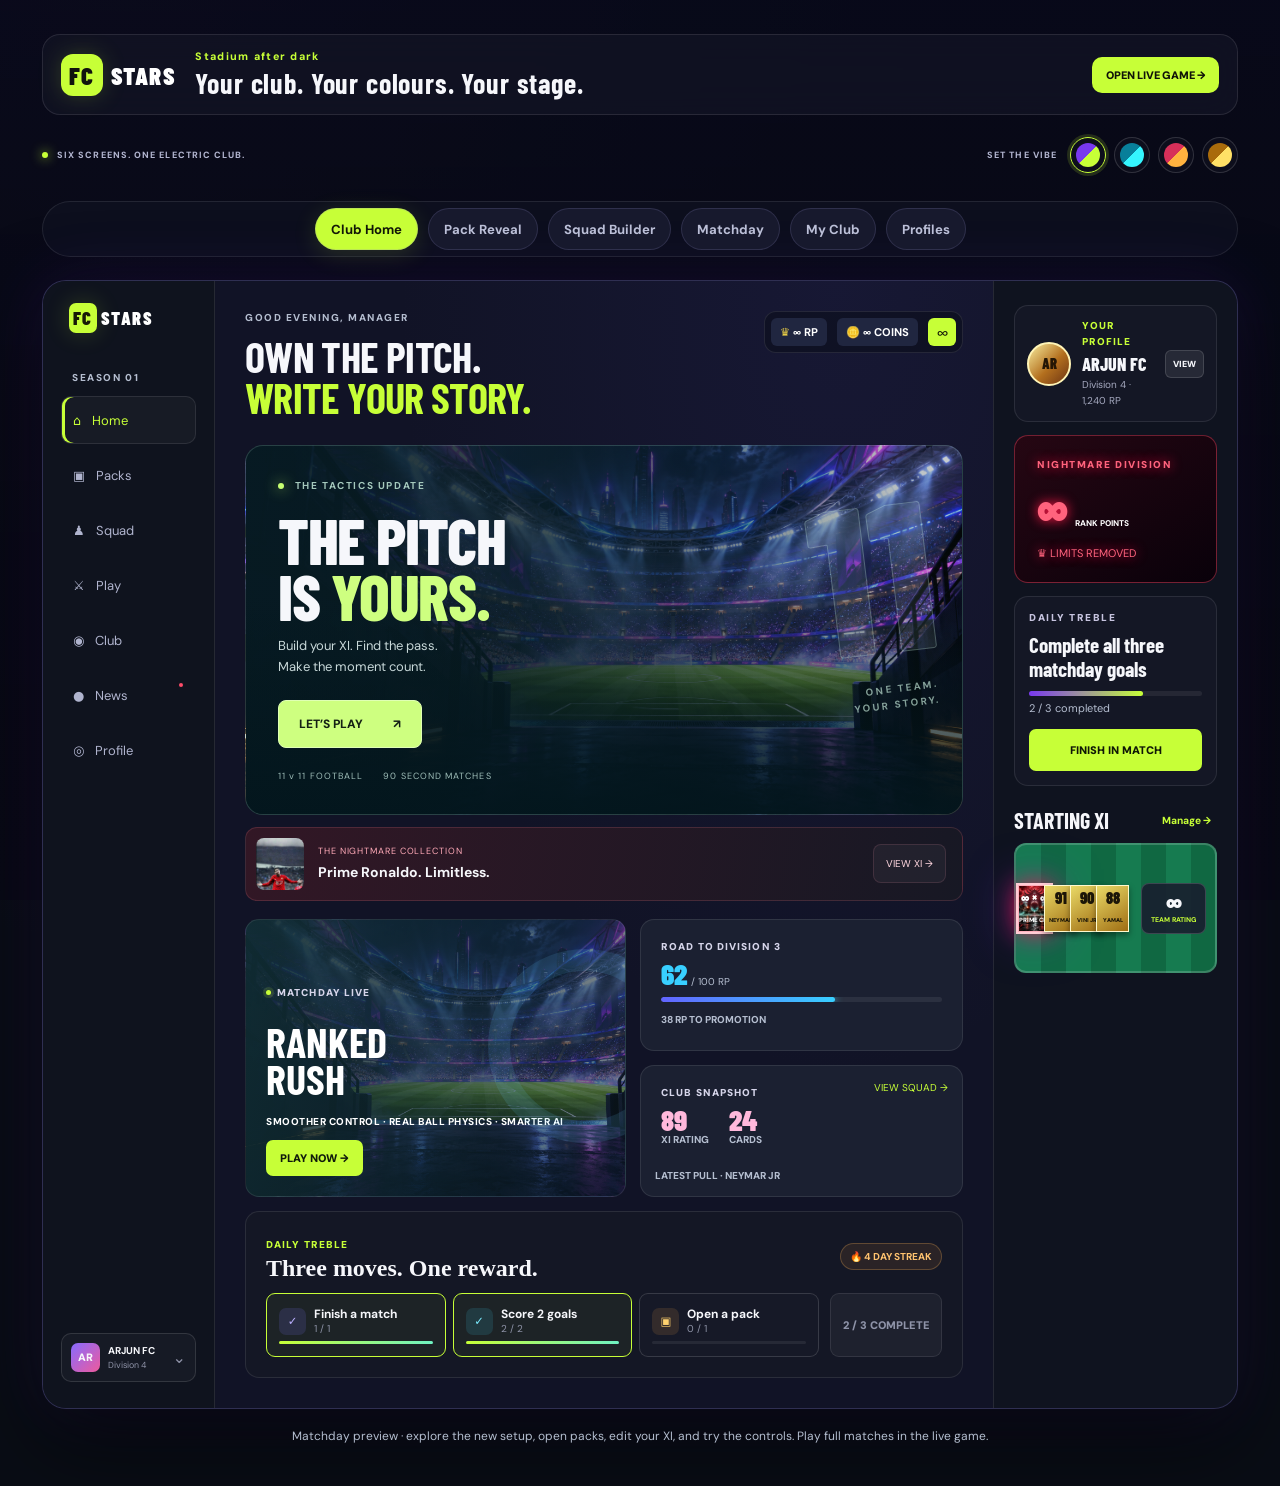
==== commit 6bb218b5: "Add team tactics, goal timelines and reopenable match reports" ====
--- a/prototypes.html
+++ b/prototypes.html
@@ -6,10 +6,10 @@
     <title>FC Stars — Prototype Lab</title>
     <link rel="icon" type="image/svg+xml" href="assets/fc-stars-square-icon.svg" />
     <link rel="stylesheet" href="prototype.css?v=20261013-shrine1" />
-    <link rel="stylesheet" href="stadium.css?v=20261024-matchday1" />
+    <link rel="stylesheet" href="stadium.css?v=20261026-tactics1" />
     <link rel="stylesheet" href="polish.css?v=20261018-polish1" />
     <meta name="theme-color" content="#101421" />
-    <link rel="stylesheet" href="matchday.css?v=20261024-matchday1" />
+    <link rel="stylesheet" href="matchday.css?v=20261026-tactics1" />
   </head>
   <body class="prototype-lab">
     <main class="prototype-shell">
@@ -39,7 +39,7 @@
           <div class="screen-scroll">
             <div class="home-hero">
               <div class="hero-nav"><button id="labMenuButton" class="round-btn" aria-label="Open menu">☰</button><strong>FC STARS</strong><button id="labThemeButton" class="round-btn" aria-label="Change club glow">✦</button></div>
-              <div class="hero-copy"><p>THE MATCHDAY UPDATE</p><h2>The pitch<br>is <em>yours.</em></h2><button class="md-primary" data-matchday-setup="Quick Match">SET UP A MATCH ↗</button></div>
+              <div class="hero-copy"><p>THE TACTICS UPDATE</p><h2>The pitch<br>is <em>yours.</em></h2><button class="md-primary" data-matchday-setup="Quick Match">SET UP A MATCH ↗</button></div>
               <div class="hero-orb orb-one"></div><div class="hero-orb orb-two"></div>
             </div>
             <div id="labMenu" class="lab-menu" hidden><button data-go="packs">Open a pack</button><button data-go="squad">Manage XI</button><button data-go="club">Club identity</button><button data-go="profile">Manager profiles</button></div>
@@ -134,9 +134,9 @@
       <p class="lab-note">Matchday preview · explore the new setup, open packs, edit your XI, and try the controls. Play full matches in the live game.</p>
       <div id="labToast" class="prototype-toast" role="status" aria-live="polite"></div>
     </main>
-    <script src="matchday-core.js?v=20261024-matchday1"></script>
-    <script src="matchday.js?v=20261024-matchday1"></script>
-    <script src="prototype.js?v=20261024-matchday1"></script>
+    <script src="matchday-core.js?v=20261026-tactics1"></script>
+    <script src="matchday.js?v=20261026-tactics1"></script>
+    <script src="prototype.js?v=20261026-tactics1"></script>
     <script src="stadium.js?v=20261018-polish1"></script>
   </body>
 </html>
--- a/matchday.css
+++ b/matchday.css
@@ -108,3 +108,24 @@
 .prototype-lab .home-hero .hero-copy { position:relative;z-index:2; }
 .prototype-lab .home-hero .hero-orb { display:none; }
 .prototype-lab .home-hero .md-primary { font-size:10px;min-height:42px; }
+
+/* Tactics update: a shared match plan for the game and prototype. */
+.md-tactics { display:grid; grid-template-columns:150px minmax(0,1fr); align-items:center; gap:24px; padding:20px; margin:20px 0; border:1px solid #bfe6d221; border-radius:14px; background:linear-gradient(120deg,#17383166,#12252d); text-align:left; }
+.md-tactics-board { position:relative; height:186px; border:1px solid #bce8d337; border-radius:5px; background:repeating-linear-gradient(0deg,#173b32 0 23px,#12362e 23px 46px); }
+.md-board-half { position:absolute; top:50%; width:100%; border-top:1px solid #e1fff130; }.md-board-circle { position:absolute; width:36px; height:36px; border:1px solid #e1fff130; border-radius:50%; left:50%; top:50%; transform:translate(-50%,-50%); }.md-board-box { position:absolute; top:0; left:25%; width:50%; height:25px; border:1px solid #e1fff130; border-top:0; }
+.md-tactics-board > i { display:grid; place-items:center; position:absolute; width:17px; height:17px; border-radius:50%; background:#cbff8a; color:#143124; border:1px solid #e4ffc5; box-shadow:0 2px 6px #0005; transform:translate(-50%,-50%); font:700 8px 'DM Sans',sans-serif; font-style:normal; }.md-tactics-board > i.keeper { background:#ffd576; border-color:#ffe3a3; }
+.md-tactics-board > small { position:absolute; bottom:-15px; width:100%; text-align:center; color:#83aaa2; font-size:6px; letter-spacing:.1em; }
+.md-tactics-choice h3 { font:600 28px/1.1 'Barlow Condensed',sans-serif; margin:9px 0 16px; }.md-tactics-choice .md-eyebrow { font-size:8px; }.md-tactic-buttons { display:flex; gap:6px; }.md-tactic-buttons button { flex:1; padding:12px 8px; border:1px solid #ffffff22; border-radius:7px; background:#071b244d; color:#c4d9d6; font-size:11px; min-height:44px; }.md-tactic-buttons button[aria-pressed="true"] { border-color:#ceff80; background:#ceff8017; color:#deffae; }.md-tactics-choice p { color:#bfd4d1; font-size:12px; line-height:1.6; margin:13px 0 5px; min-height:38px; }.md-tactics-choice > small { color:#83a5a4; font-size:10px; line-height:1.5; display:block; }
+.md-report-button { flex-shrink:0; min-height:40px; border:1px solid #b7deca22; border-radius:7px; background:#9effbb08; color:#b4e6c8; padding:8px 12px; font-size:9px; }.md-report-button:hover { border-color:#ceff80; color:#ceff80; }
+.md-timeline { margin-top:24px; text-align:left; padding:20px; border:1px solid #ffffff16; border-radius:12px; background:#07141b44; }.md-timeline > .md-eyebrow { font-size:9px; display:block; margin-bottom:12px; }.md-timeline > div { display:flex; align-items:center; gap:10px; padding:12px 0; border-top:1px solid #ffffff0c; font-size:12px; }.md-timeline b { color:#ceff80; width:30px; font-variant-numeric:tabular-nums; }.md-timeline .away b { color:#ff9cac; }.md-timeline i { font-style:normal; font-size:11px; }.md-timeline span { flex:1; overflow-wrap:anywhere; }.md-timeline small { color:#8eaab8; font-size:8px; }.md-timeline p { font-size:12px; color:#9db7c0; }
+#prototypeMatchHost .match-scene > .md-match-status { position:absolute; left:14px; bottom:12px; max-width:calc(100% - 28px); z-index:4; display:flex; align-items:center; gap:10px; padding:9px 12px; border:1px solid #d9f5e826; border-radius:8px; background:#06151be6; color:#bad1d7; pointer-events:none; box-shadow:0 4px 14px #0005; }
+.md-match-status b { font-size:8px; color:#d0ff8e; letter-spacing:.1em; }.md-match-status span { font-size:10px; overflow:hidden; text-overflow:ellipsis; white-space:nowrap; }.md-match-status.is-goal { border-color:#cfff80aa!important; }.md-match-status.is-goal span { color:#e4ffc3; }.md-match-status.is-late b { color:#ffd37b; }
+.md-dialog button:focus-visible,.md-report-button:focus-visible { outline:2px solid #e4ffb9; outline-offset:3px; }
+@media(max-width:799px) {
+  .md-tactics { grid-template-columns:100px minmax(0,1fr); gap:15px; padding:14px; margin:18px 0; }.md-tactics-board { height:150px; }.md-tactics-choice h3 { font-size:24px; margin:7px 0 12px; }.md-tactics-choice .md-eyebrow { font-size:7px; line-height:1.6; }.md-tactic-buttons { flex-wrap:wrap; gap:5px; }.md-tactic-buttons button { font-size:10px; padding:8px 5px; flex:1 1 30%; }.md-tactics-choice p { font-size:10px; }.md-tactics-choice > small { font-size:9px; }.md-tactics-board > i { width:14px; height:14px; font-size:7px; }
+  .md-history article { flex-wrap:wrap; }.md-history article > div { min-width:110px; }.md-report-button { font-size:8px; padding:7px; }
+  .md-timeline { padding:14px; }.md-timeline > div { gap:7px; font-size:11px; }.md-timeline > div > small { font-size:7px; }
+  #prototypeMatchHost .match-scene > .md-match-status { bottom:8px; left:8px; max-width:calc(100% - 16px); padding:7px 8px; gap:8px; }.md-match-status span { font-size:8px; }.md-match-status b { font-size:7px; }
+  .md-setup-banner { padding-top:22px; }.md-setup-banner h2 { font-size:40px; margin:12px 0 18px; }
+}
+@media(max-width:360px) { .md-tactics { grid-template-columns:80px minmax(0,1fr); gap:12px; padding:12px; }.md-tactics-choice h3 { font-size:20px; }.md-tactic-buttons button { font-size:9px; } }
